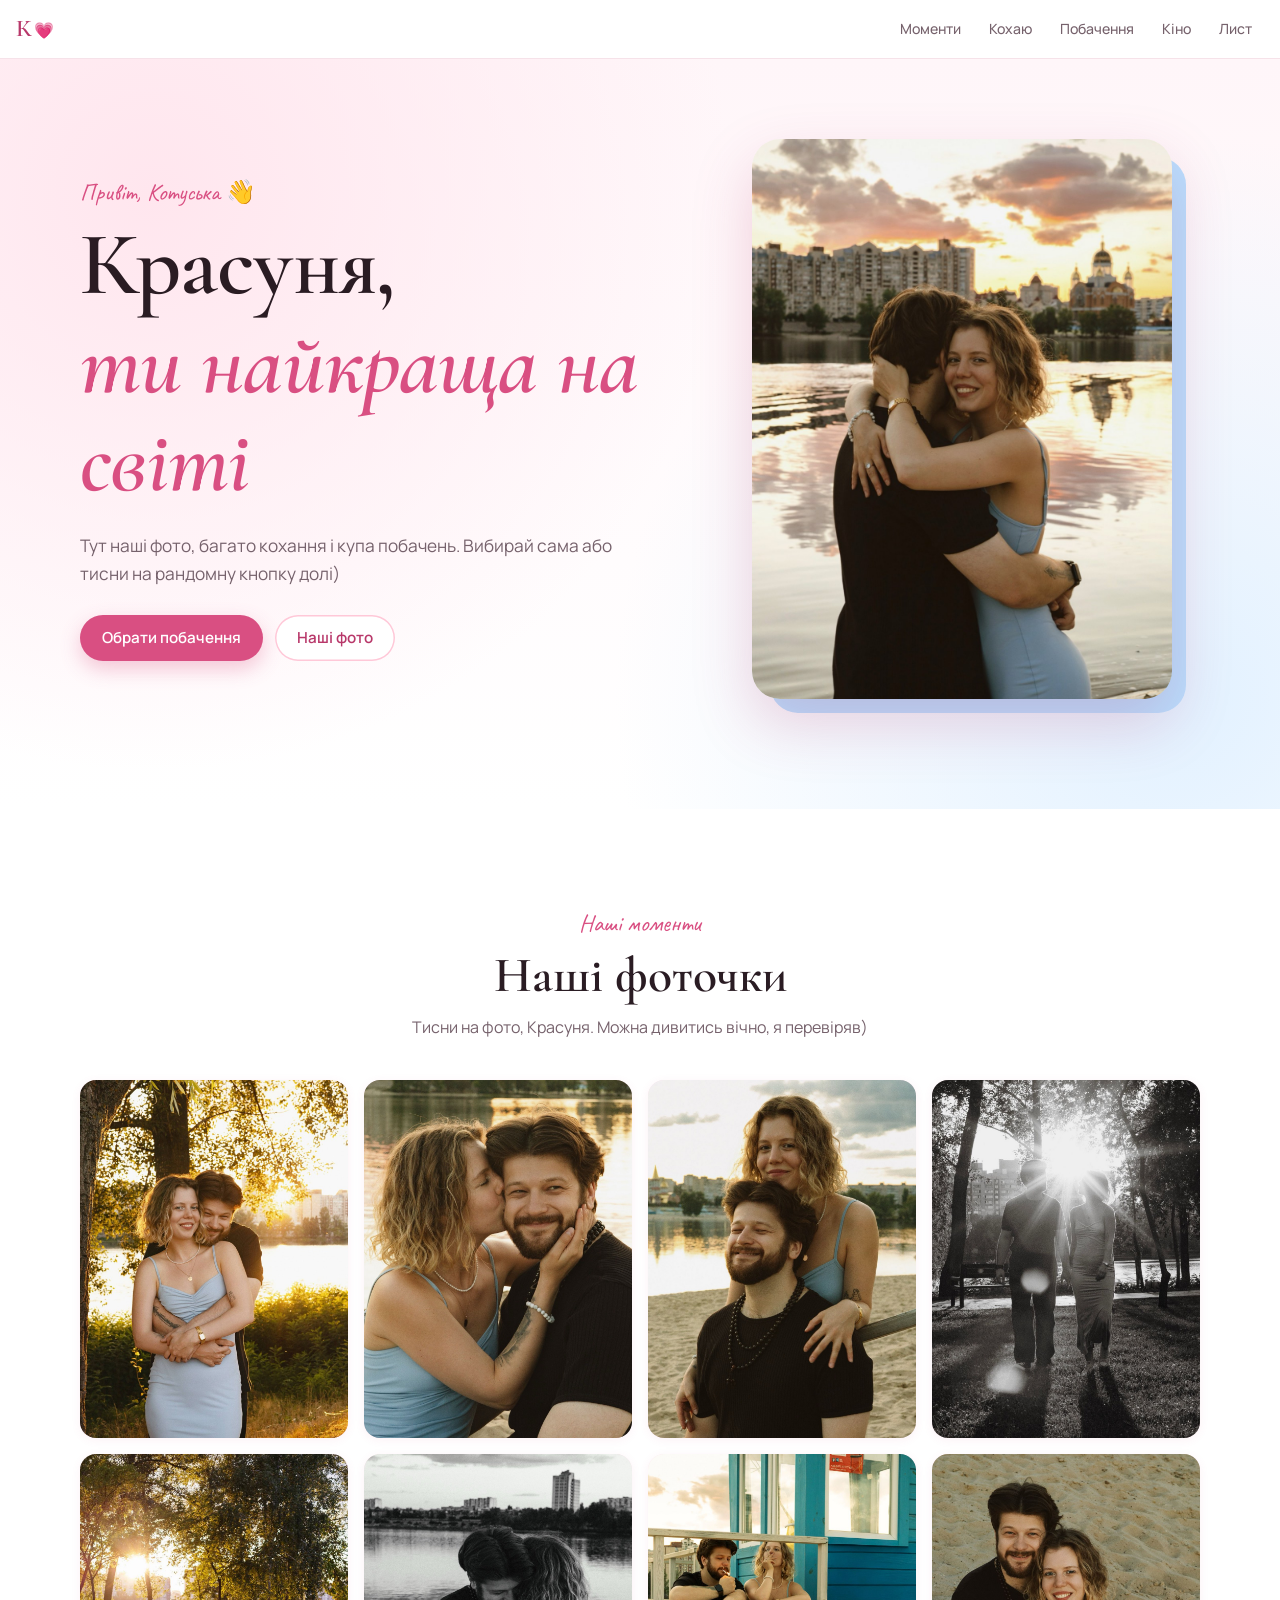
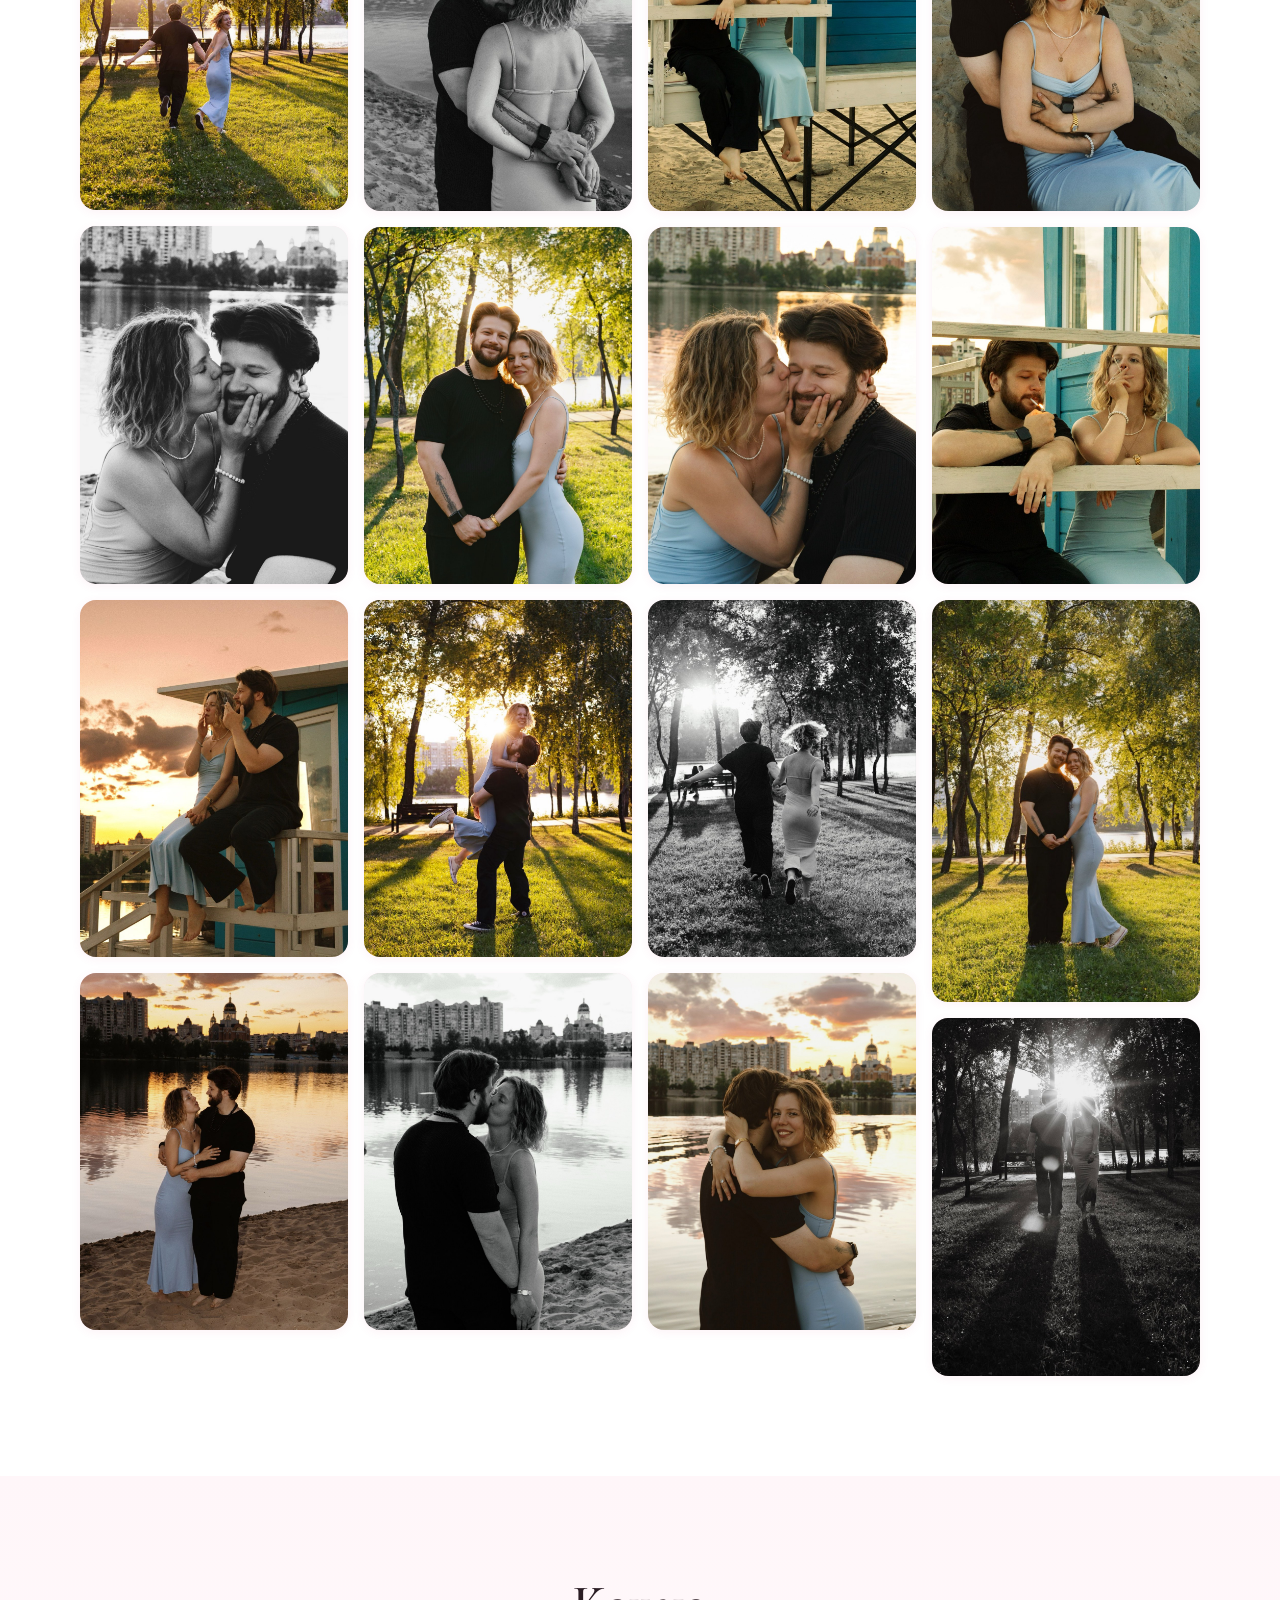
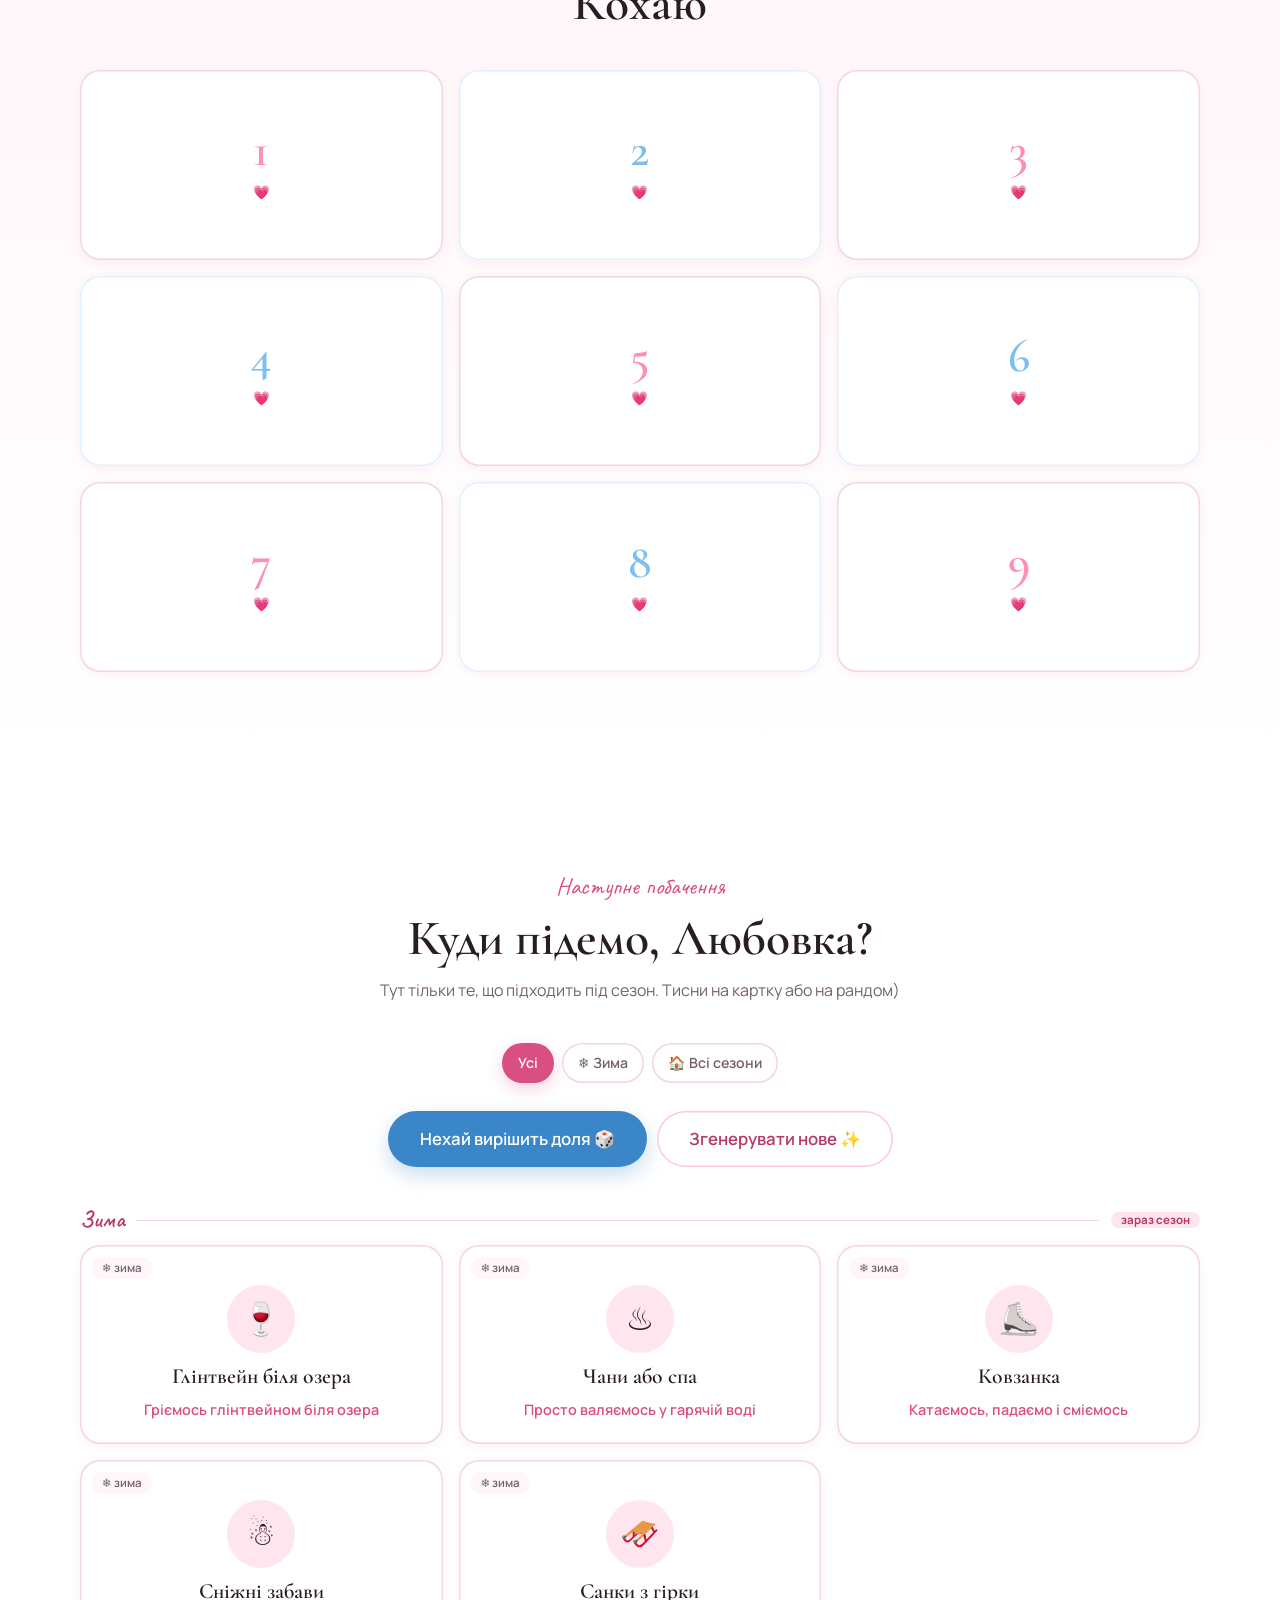
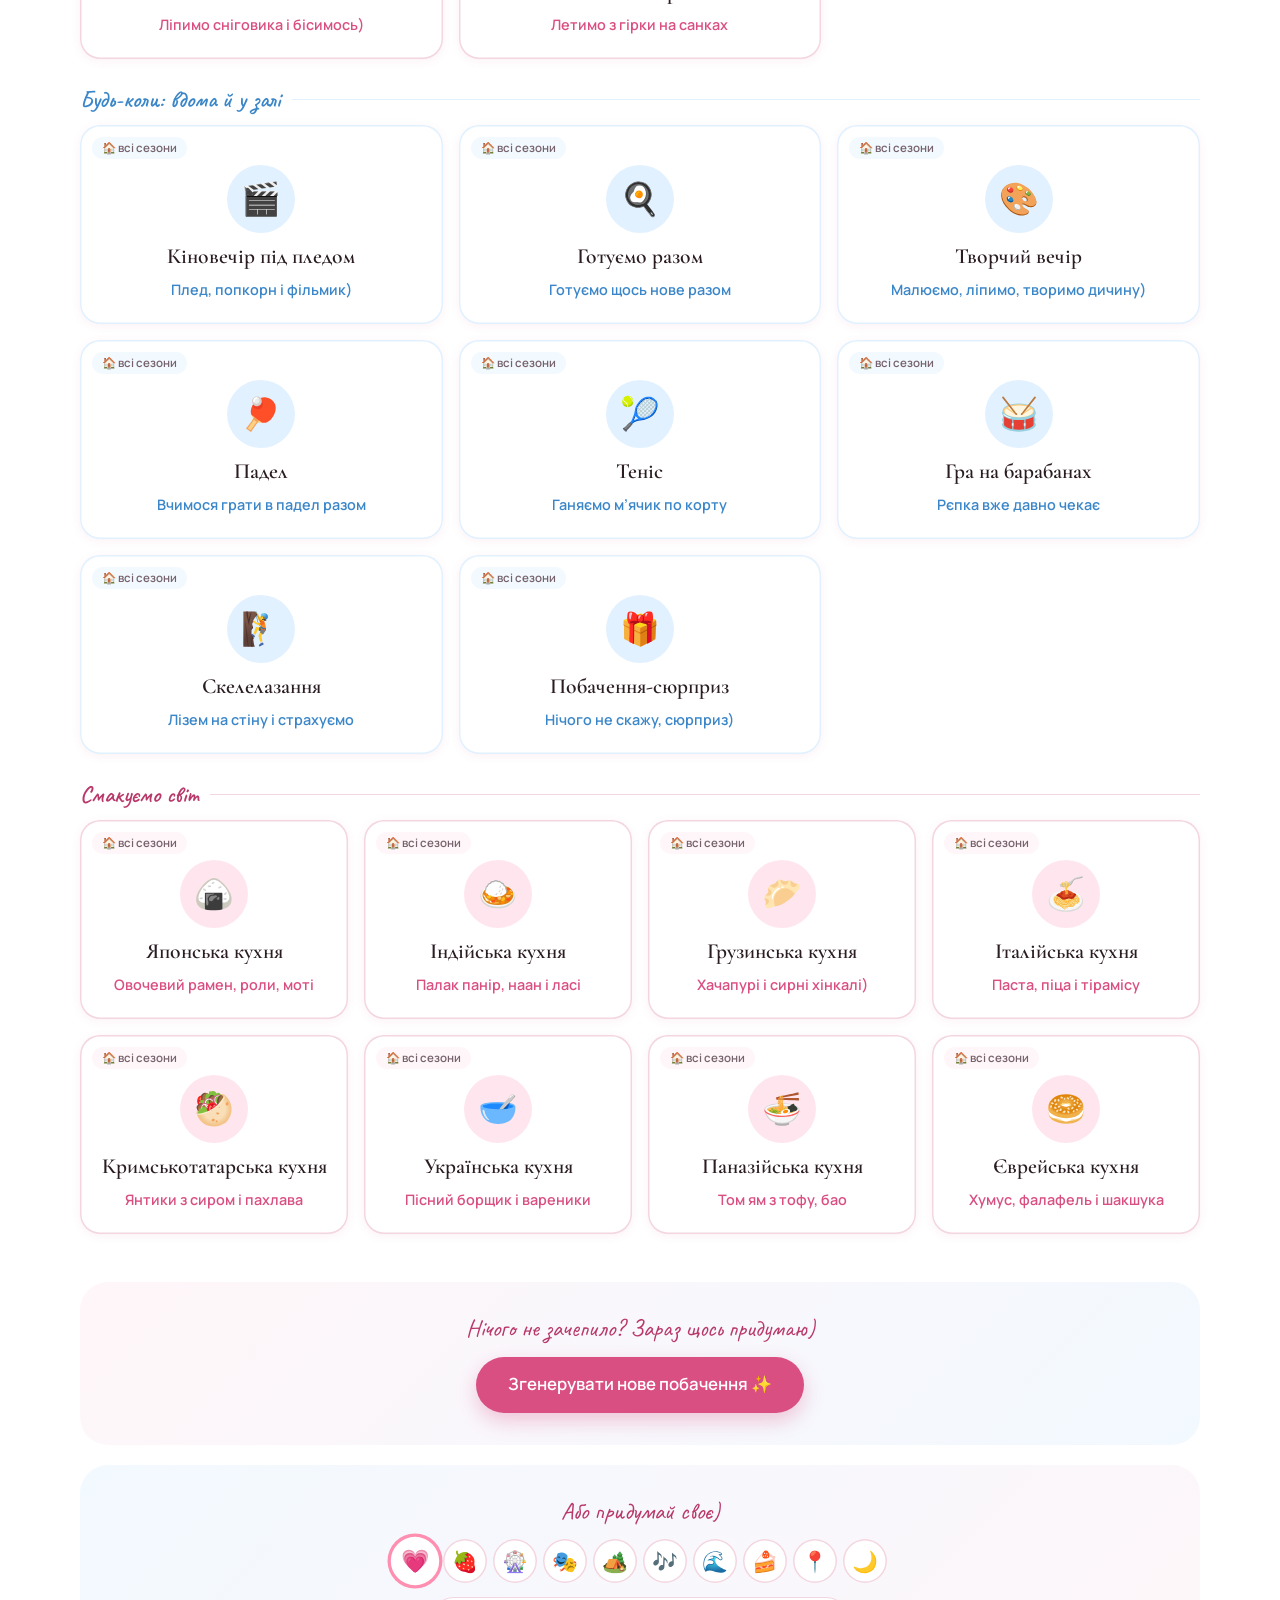
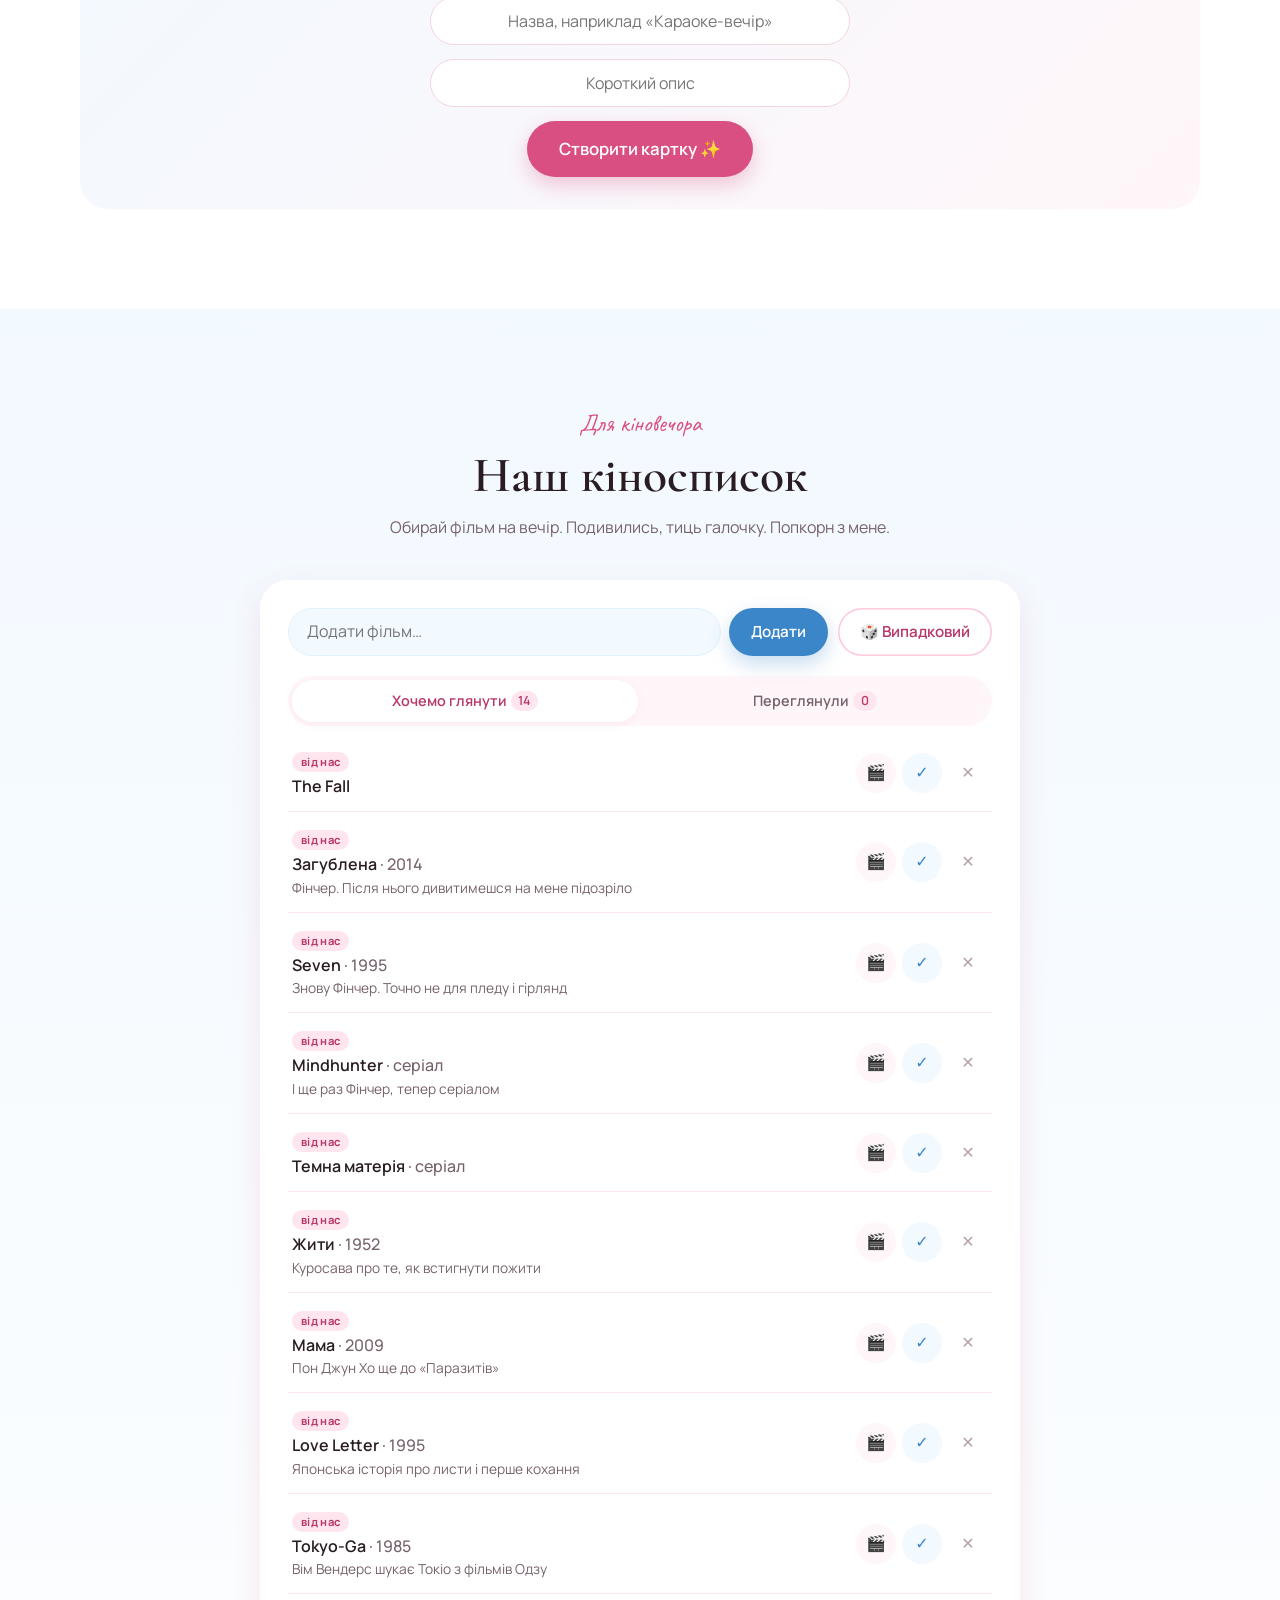
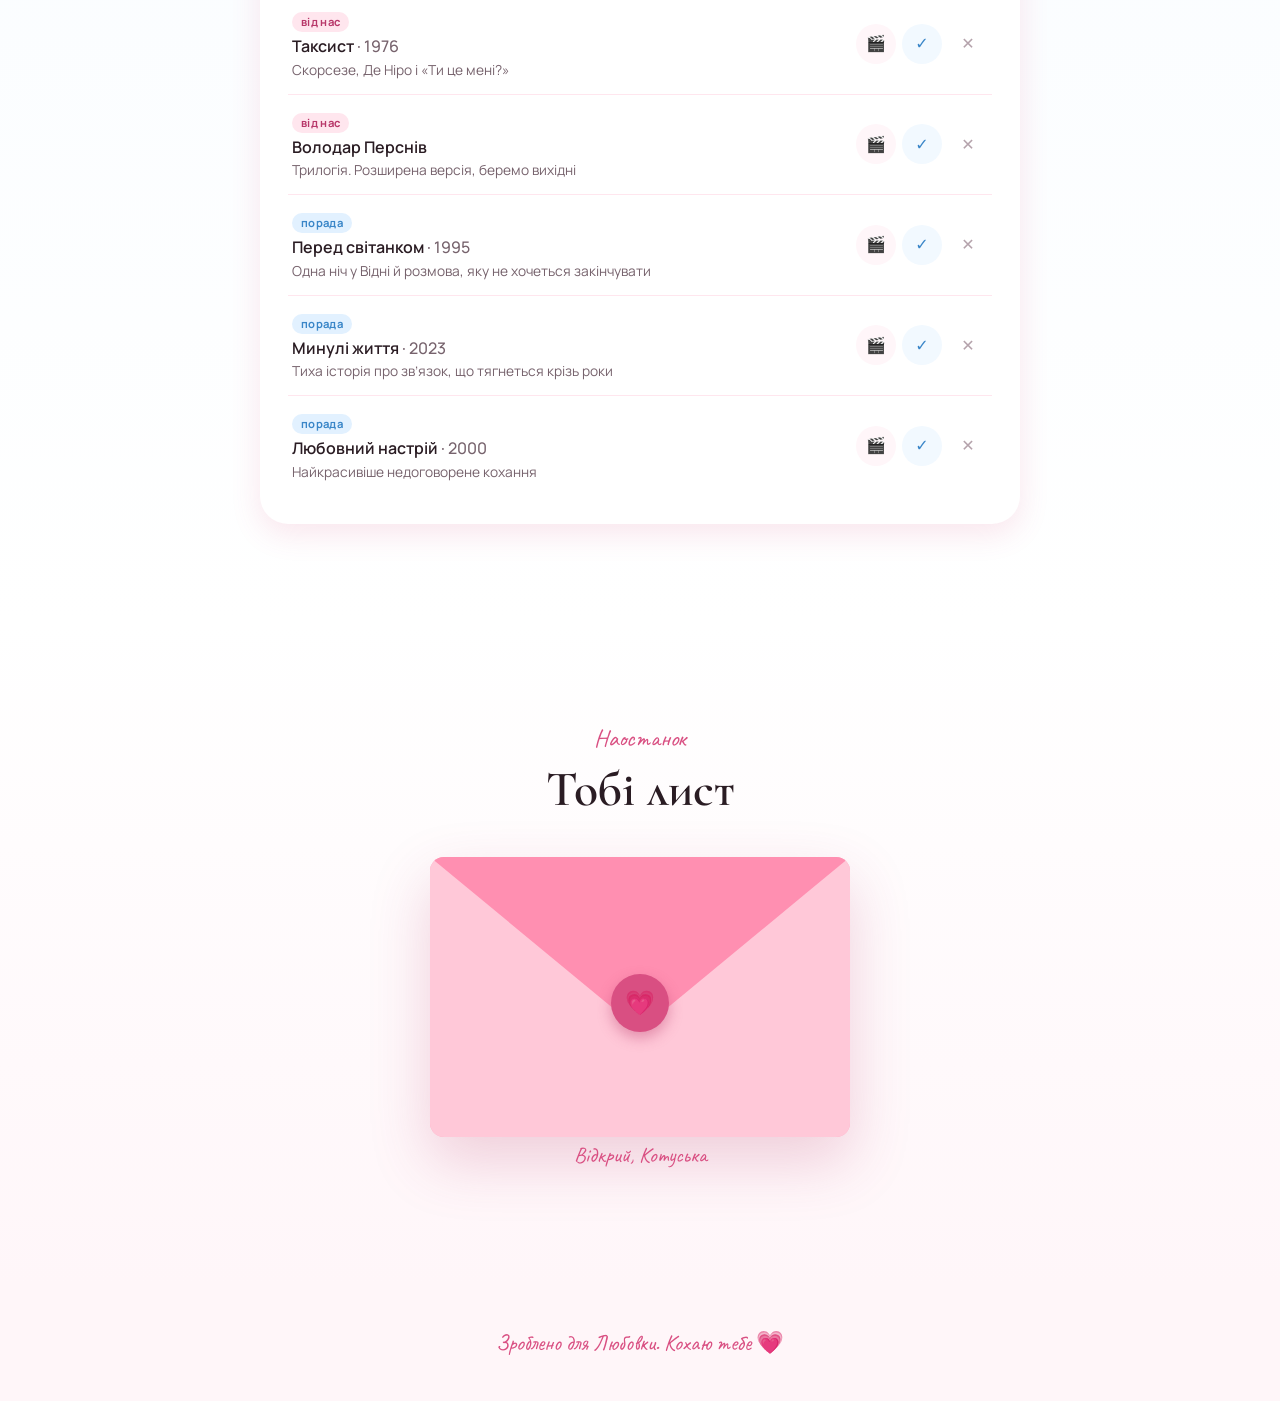
==== love/index.html @ c6df4bbf "Сторінка /love для Катрі Co-Authored-By: Claude Opus 5.5 <noreply@anthropic.com>" ====
<!doctype html>
<html lang="uk">
<head>
  <meta charset="utf-8">
  <meta name="viewport" content="width=device-width, initial-scale=1">
  <title>Для Катрі 💗</title>
  <meta name="description" content="Маленький куточок інтернету для Катрі: наші моменти, зізнання і побачення.">
  <meta name="theme-color" content="#FFC2D4">
  <meta name="robots" content="noindex, nofollow">
  <link rel="icon" href="data:image/svg+xml,<svg xmlns='http://www.w3.org/2000/svg' viewBox='0 0 100 100'><text y='.9em' font-size='90'>💗</text></svg>">
  <link rel="preconnect" href="https://fonts.googleapis.com">
  <link rel="preconnect" href="https://fonts.gstatic.com" crossorigin>
  <link href="https://fonts.googleapis.com/css2?family=Caveat:wght@500;700&family=Cormorant+Garamond:ital,wght@0,500;0,600;1,500;1,600&family=Manrope:wght@400;500;600;700&family=Noto+Color+Emoji&display=swap" rel="stylesheet">
  <link rel="stylesheet" href="style.css">
</head>
<body>

  <nav class="nav" aria-label="Розділи">
    <a href="#top" class="nav-logo">К<span>💗</span></a>
    <div class="nav-links">
      <a href="#moments">Моменти</a>
      <a href="#reasons">Кохаю</a>
      <a href="#dates">Побачення</a>
      <a href="#movies">Кіно</a>
      <a href="#letter">Лист</a>
    </div>
  </nav>

  <!-- ===== Головна ===== -->
  <header class="hero" id="top">
    <div class="hearts" aria-hidden="true"></div>
    <div class="hero-inner">
      <div class="hero-text">
        <p class="eyebrow">Привіт, Котуська 👋</p>
        <h1>Красуня,<br><em>ти найкраща на світі</em></h1>
        <p class="lead">Тут наші фото, багато кохання і купа побачень. Вибирай сама або тисни на рандомну кнопку долі)</p>
        <div class="counters" id="counters"></div>
        <div class="hero-actions">
          <a class="btn btn-pink" href="#dates">Обрати побачення</a>
          <a class="btn btn-ghost" href="#moments">Наші фото</a>
        </div>
      </div>
      <figure class="hero-photo">
        <img src="photos/14.jpg" alt="Ми обіймаємось на заході сонця біля води" fetchpriority="high">
      </figure>
    </div>
  </header>

  <main>
    <!-- ===== Наші моменти ===== -->
    <section class="section" id="moments">
      <div class="section-head">
        <p class="eyebrow">Наші моменти</p>
        <h2>Наші фоточки</h2>
        <p>Тисни на фото, Красуня. Можна дивитись вічно, я перевіряв)</p>
      </div>
      <div class="gallery" id="gallery"></div>
    </section>

    <!-- ===== Чому я тебе кохаю ===== -->
    <section class="section section-tint" id="reasons">
      <div class="section-head">
        <h2>Кохаю</h2>
      </div>
      <div class="reasons" id="reasons-grid"></div>
    </section>

    <!-- ===== Побачення ===== -->
    <section class="section" id="dates">
      <div class="section-head">
        <p class="eyebrow">Наступне побачення</p>
        <h2>Куди підемо, Любовка?</h2>
        <p>Тут тільки те, що підходить під сезон. Тисни на картку або на рандом)</p>
      </div>

      <div class="date-filters" id="date-filters" role="group" aria-label="Фільтр за сезоном"></div>

      <div class="fate" id="fate">
        <div class="fate-buttons">
          <button class="btn btn-blue btn-lg" id="random-date" type="button">Нехай вирішить доля 🎲</button>
          <button class="btn btn-ghost btn-lg" id="generate-top" type="button">Згенерувати нове ✨</button>
        </div>
        <div class="fate-reel" id="fate-reel" aria-live="polite" hidden></div>
      </div>

      <div class="dates" id="dates-grid"></div>

      <div class="generator" id="generator">
        <p class="generator-text">Нічого не зачепило? Зараз щось придумаю)</p>
        <button class="btn btn-pink btn-lg" id="generate-date" type="button">Згенерувати нове побачення ✨</button>
        <div class="generated" id="generated" aria-live="polite" hidden></div>
      </div>

      <form class="generator own-form" id="own-form" autocomplete="off">
        <p class="generator-text">Або придумай своє)</p>
        <div class="emoji-options" id="own-emojis" role="group" aria-label="Емодзі для картки"></div>
        <input class="field" id="own-title" type="text" maxlength="40" placeholder="Назва, наприклад «Караоке-вечір»" aria-label="Назва побачення" required>
        <input class="field" id="own-short" type="text" maxlength="60" placeholder="Короткий опис" aria-label="Опис побачення">
        <button class="btn btn-pink btn-lg" type="submit">Створити картку ✨</button>
      </form>
    </section>

    <!-- ===== Кіносписок ===== -->
    <section class="section section-tint-blue" id="movies">
      <div class="section-head">
        <p class="eyebrow">Для кіновечора</p>
        <h2>Наш кіносписок</h2>
        <p>Обирай фільм на вечір. Подивились, тиць галочку. Попкорн з мене.</p>
      </div>

      <div class="tonight" id="tonight" hidden>
        <p class="tonight-label">Сьогодні дивимось</p>
        <p class="tonight-title" id="tonight-title"></p>
        <div class="tonight-actions">
          <button class="btn btn-pink" id="tonight-done" type="button">Переглянули ✓</button>
          <button class="btn btn-ghost" id="tonight-clear" type="button">Обрати інший</button>
        </div>
      </div>

      <div class="movies-card">
        <div class="movie-tools">
          <form class="movie-form" id="movie-form" autocomplete="off">
            <input id="movie-input" type="text" maxlength="80" placeholder="Додати фільм…" aria-label="Назва фільму">
            <button class="btn btn-blue" type="submit">Додати</button>
          </form>
          <button class="btn btn-ghost" id="movie-random" type="button">🎲 Випадковий</button>
        </div>

        <div class="tabs" role="tablist">
          <button class="tab" role="tab" data-tab="toWatch" aria-selected="true" type="button">Хочемо глянути <span class="tab-count" id="count-toWatch">0</span></button>
          <button class="tab" role="tab" data-tab="watched" aria-selected="false" type="button">Переглянули <span class="tab-count" id="count-watched">0</span></button>
        </div>

        <ul class="movie-list" id="movie-list"></ul>
      </div>
    </section>

    <!-- ===== Лист ===== -->
    <section class="section letter-section" id="letter">
      <div class="section-head">
        <p class="eyebrow">Наостанок</p>
        <h2>Тобі лист</h2>
      </div>

      <button class="envelope" id="envelope" type="button" aria-expanded="false" aria-controls="letter-body">
        <span class="env-back"></span>
        <span class="env-paper"></span>
        <span class="env-front"></span>
        <span class="env-flap"></span>
        <span class="env-seal">💗</span>
        <span class="env-hint">Відкрий, Котуська</span>
      </button>

      <article class="letter" id="letter-body" hidden>
        <figure class="polaroid">
          <img src="photos/20.jpg" alt="Ми сидимо на піску в обіймах" loading="lazy">
          <figcaption>ти і я</figcaption>
        </figure>
        <div class="letter-text" id="letter-text"></div>
      </article>
    </section>
  </main>

  <footer class="footer">
    <p>Зроблено для Любовки. Кохаю тебе 💗</p>
  </footer>

  <!-- Деталі побачення -->
  <dialog class="modal" id="date-modal" aria-labelledby="modal-title">
    <button class="modal-close" type="button" data-close aria-label="Закрити">✕</button>
    <div class="modal-body" id="modal-body"></div>
  </dialog>

  <!-- Перегляд фото -->
  <dialog class="lightbox" id="lightbox" aria-label="Перегляд фото">
    <button class="lb-btn lb-close" type="button" data-close aria-label="Закрити">✕</button>
    <button class="lb-btn lb-prev" type="button" aria-label="Попереднє фото">‹</button>
    <figure class="lb-figure">
      <img id="lb-img" alt="">
      <figcaption id="lb-caption"></figcaption>
    </figure>
    <button class="lb-btn lb-next" type="button" aria-label="Наступне фото">›</button>
  </dialog>

  <div class="toast" id="toast" role="status" aria-live="polite"></div>

  <script src="script.js"></script>
</body>
</html>
---- love/style.css ----
:root {
  --pink-50: #FFF6F9;
  --pink-100: #FFE6EE;
  --pink-200: #FFC8D8;
  --pink-300: #FFA9C3;
  --pink-400: #FF8FB1;
  --pink-600: #D94F82;
  --pink-700: #B8386A;
  --blue-50: #F2F9FF;
  --blue-100: #E2F1FF;
  --blue-200: #B9DFFF;
  --blue-400: #7EBFF2;
  --blue-600: #3A86C8;
  --ink: #2A1C23;
  --muted: #76626C;
  --line: #F3D6E0;
  --white: #FFFFFF;

  /* Емодзі-шрифт у кінці кожного стеку, щоб емодзі не зникали там, де немає системного */
  --font-display: "Cormorant Garamond", Georgia, serif, "Noto Color Emoji", "Apple Color Emoji", "Segoe UI Emoji";
  --font-hand: "Caveat", cursive, "Noto Color Emoji", "Apple Color Emoji", "Segoe UI Emoji";
  --font-body: "Manrope", system-ui, sans-serif, "Noto Color Emoji", "Apple Color Emoji", "Segoe UI Emoji";

  --radius: 20px;
  --shadow-sm: 0 2px 10px rgba(217, 79, 130, .08);
  --shadow: 0 10px 30px rgba(217, 79, 130, .14);
  --shadow-lg: 0 24px 60px rgba(184, 56, 106, .22);
  --max: 1120px;
  --gutter: 16px;
}

*, *::before, *::after { box-sizing: border-box; }

html { scroll-behavior: smooth; scroll-padding-top: 72px; }

body {
  margin: 0;
  background: var(--white);
  color: var(--ink);
  font-family: var(--font-body);
  font-size: 16px;
  line-height: 1.6;
  -webkit-font-smoothing: antialiased;
  overflow-x: hidden;
}

img { display: block; max-width: 100%; }
button { font: inherit; color: inherit; cursor: pointer; }
a { color: inherit; }

h1, h2, h3 { font-family: var(--font-display); font-weight: 600; line-height: 1.1; margin: 0; }

.eyebrow {
  margin: 0 0 10px;
  font-family: var(--font-hand);
  font-size: 1.5rem;
  color: var(--pink-600);
  line-height: 1.2;
}

.center { display: flex; justify-content: center; margin-top: 36px; }

/* ===== Кнопки ===== */
.btn {
  display: inline-flex;
  align-items: center;
  justify-content: center;
  gap: 8px;
  min-height: 46px;
  padding: 10px 22px;
  border: 0;
  border-radius: 999px;
  font-weight: 600;
  font-size: .95rem;
  text-align: center;
  text-decoration: none;
  transition: transform .2s ease, box-shadow .2s ease, background .2s ease;
  white-space: nowrap;
}
.btn:hover { transform: translateY(-2px); }
.btn:active { transform: translateY(0); }
.btn:focus-visible, .tab:focus-visible, .date-card:focus-visible, .reason:focus-visible, .photo:focus-visible, .envelope:focus-visible, .icon-btn:focus-visible {
  outline: 3px solid var(--blue-400);
  outline-offset: 3px;
}
.btn-pink { background: var(--pink-600); color: var(--white); box-shadow: 0 8px 20px rgba(217, 79, 130, .3); }
.btn-pink:hover { background: var(--pink-700); }
.btn-blue { background: var(--blue-600); color: var(--white); box-shadow: 0 8px 20px rgba(58, 134, 200, .28); }
.btn-blue:hover { background: #2E73AE; }
.btn-ghost { background: var(--white); color: var(--pink-700); box-shadow: inset 0 0 0 1.5px var(--pink-200); }
.btn-ghost:hover { background: var(--pink-50); }
.btn-lg { min-height: 56px; padding: 14px 32px; font-size: 1.05rem; }

/* ===== Навігація ===== */
.nav {
  position: sticky;
  top: 0;
  z-index: 50;
  display: flex;
  align-items: center;
  gap: 16px;
  padding: 10px var(--gutter);
  background: rgba(255, 255, 255, .82);
  backdrop-filter: blur(12px);
  -webkit-backdrop-filter: blur(12px);
  border-bottom: 1px solid rgba(243, 214, 224, .7);
}
.nav-logo {
  font-family: var(--font-display);
  font-weight: 600;
  font-size: 1.5rem;
  text-decoration: none;
  color: var(--pink-700);
  flex-shrink: 0;
}
.nav-logo span { font-size: 1rem; margin-left: 2px; }
.nav-links {
  display: flex;
  gap: 4px;
  overflow-x: auto;
  scrollbar-width: none;
  margin-left: auto;
}
.nav-links::-webkit-scrollbar { display: none; }
.nav-links a {
  padding: 6px 12px;
  border-radius: 999px;
  font-size: .88rem;
  font-weight: 500;
  text-decoration: none;
  color: var(--muted);
  white-space: nowrap;
  transition: background .2s, color .2s;
}
.nav-links a:hover { background: var(--pink-100); color: var(--pink-700); }

/* ===== Головна ===== */
.hero {
  position: relative;
  overflow: hidden;
  padding: 48px var(--gutter) 72px;
  background:
    radial-gradient(circle at 12% 18%, var(--pink-100) 0, transparent 45%),
    radial-gradient(circle at 92% 85%, var(--blue-100) 0, transparent 42%),
    linear-gradient(180deg, var(--pink-50), var(--white));
}
.hero-inner {
  position: relative;
  z-index: 1;
  max-width: var(--max);
  margin: 0 auto;
  display: grid;
  gap: 40px;
  align-items: center;
}
.hero h1 {
  font-size: clamp(3rem, 11vw, 5.6rem);
  color: var(--ink);
  letter-spacing: -.01em;
}
.hero h1 em { color: var(--pink-600); font-style: italic; }
.lead { font-size: 1.08rem; color: var(--muted); max-width: 34em; margin: 20px 0 0; }

.counters {
  display: grid;
  grid-template-columns: repeat(3, minmax(0, 1fr));
  gap: 10px;
  max-width: 520px;
  margin-top: 28px;
}
.counters[hidden] { display: none; }
.counter {
  display: flex;
  flex-direction: column;
  gap: 6px;
  padding: 14px 12px;
  background: var(--white);
  border-radius: 20px;
  box-shadow: var(--shadow);
}
.counter:nth-child(2) .counter-num { color: var(--blue-600); }
.counter-num {
  font-family: var(--font-display);
  font-size: 2.2rem;
  font-weight: 600;
  line-height: 1;
  color: var(--pink-600);
  font-variant-numeric: tabular-nums;
}
.counter-label { font-size: .76rem; line-height: 1.3; color: var(--muted); }
@media (min-width: 600px) {
  .counter { padding: 16px 16px; }
  .counter-num { font-size: 2.6rem; }
  .counter-label { font-size: .82rem; }
}

.hero-actions { display: flex; flex-wrap: wrap; gap: 12px; margin-top: 28px; }

.hero-photo {
  position: relative;
  margin: 0 auto;
  width: min(100%, 420px);
}
.hero-photo::before {
  content: "";
  position: absolute;
  inset: 18px -14px -14px 18px;
  border-radius: 28px;
  background: var(--blue-200);
  z-index: -1;
}
.hero-photo img {
  width: 100%;
  aspect-ratio: 3 / 4;
  object-fit: cover;
  border-radius: 28px;
  box-shadow: var(--shadow-lg);
}

.hearts { position: absolute; inset: 0; pointer-events: none; }
.hearts span {
  position: absolute;
  bottom: -40px;
  color: var(--pink-300);
  opacity: 0;
  animation: rise linear infinite;
}
.hearts span.blue { color: var(--blue-200); }
@keyframes rise {
  0% { transform: translateY(0) rotate(0); opacity: 0; }
  10% { opacity: .8; }
  90% { opacity: .6; }
  100% { transform: translateY(-110vh) rotate(25deg); opacity: 0; }
}

@media (min-width: 860px) {
  .hero { padding: 80px 32px 110px; }
  .hero-inner { grid-template-columns: 1.1fr .9fr; gap: 64px; }
}

/* ===== Секції ===== */
.section { padding: 72px var(--gutter); }
.section > * { max-width: var(--max); margin-left: auto; margin-right: auto; }
.section-tint { background: linear-gradient(180deg, var(--pink-50), var(--white)); }
.section-tint-blue { background: linear-gradient(180deg, var(--blue-50), var(--white)); }
.section-head { text-align: center; margin-bottom: 40px; }
.section-head h2 { font-size: clamp(2rem, 6vw, 3.1rem); }
.section-head p:not(.eyebrow) { color: var(--muted); margin: 12px auto 0; max-width: 36em; }

@media (min-width: 860px) {
  .section { padding: 100px 32px; }
}

/* ===== Галерея ===== */
.gallery { columns: 2 160px; column-gap: 12px; }
.photo {
  display: block;
  width: 100%;
  margin: 0 0 12px;
  padding: 0;
  border: 0;
  border-radius: 16px;
  overflow: hidden;
  background: var(--pink-100);
  break-inside: avoid;
  box-shadow: var(--shadow-sm);
  cursor: zoom-in;
}
.photo img {
  width: 100%;
  height: auto;
  transition: transform .6s ease;
}
.photo:hover img { transform: scale(1.04); }

@media (min-width: 700px) { .gallery { columns: 3; column-gap: 16px; } .photo { margin-bottom: 16px; } }
@media (min-width: 1000px) { .gallery { columns: 4; } }

/* ===== Причини ===== */
.reasons {
  display: grid;
  grid-template-columns: repeat(auto-fill, minmax(min(100%, 280px), 1fr));
  gap: 16px;
}
.reason {
  position: relative;
  min-height: 150px;
  padding: 0;
  border: 0;
  background: none;
  perspective: 1000px;
  text-align: left;
}
.reason-inner {
  position: absolute;
  inset: 0;
  transition: transform .7s cubic-bezier(.2, .8, .2, 1);
  transform-style: preserve-3d;
}
.reason.is-flipped .reason-inner { transform: rotateY(180deg); }
.reason-face {
  position: absolute;
  inset: 0;
  display: flex;
  flex-direction: column;
  justify-content: center;
  padding: 24px;
  border-radius: var(--radius);
  backface-visibility: hidden;
  -webkit-backface-visibility: hidden;
}
.reason-front {
  align-items: center;
  text-align: center;
  background: var(--white);
  box-shadow: var(--shadow-sm), inset 0 0 0 1.5px var(--line);
}
.reason:nth-child(even) .reason-front { box-shadow: var(--shadow-sm), inset 0 0 0 1.5px var(--blue-100); }
.reason-num { font-family: var(--font-display); font-size: 3rem; font-weight: 600; color: var(--pink-400); line-height: 1; }
.reason:nth-child(even) .reason-num { color: var(--blue-400); }
.reason-hint { margin-top: 8px; font-size: .85rem; color: var(--muted); }
.reason-back {
  transform: rotateY(180deg);
  font-family: var(--font-display);
  font-size: 1.45rem;
  font-weight: 600;
  line-height: 1.25;
  background: linear-gradient(140deg, var(--pink-400), var(--pink-600));
  color: var(--white);
}
.reason:nth-child(even) .reason-back { background: linear-gradient(140deg, var(--blue-400), var(--blue-600)); }
@media (min-width: 700px) { .reason { min-height: 190px; } }
.reason-back::before { content: "♥"; font-size: 1.2rem; margin-bottom: 8px; opacity: .8; }

/* ===== Побачення ===== */
.dates { display: grid; gap: 28px; }
.date-row-label {
  display: flex;
  align-items: center;
  gap: 12px;
  margin: 0 0 12px;
  font-family: var(--font-hand);
  font-size: 1.45rem;
  color: var(--pink-700);
}
.date-row-label::after { content: ""; flex: 1; height: 1px; background: var(--line); }
.date-row:nth-child(even) .date-row-label { color: var(--blue-600); }
.date-row:nth-child(even) .date-row-label::after { background: var(--blue-100); }
.date-row-now {
  order: 2;
  padding: 2px 10px;
  border-radius: 999px;
  background: var(--pink-100);
  font-family: var(--font-body);
  font-size: .72rem;
  font-weight: 700;
  color: var(--pink-700);
}
.date-row-cards { display: grid; grid-template-columns: repeat(3, minmax(0, 1fr)); gap: 10px; }
.date-row-cards.is-wide { grid-template-columns: repeat(2, minmax(0, 1fr)); }

/* Фільтри сезонів */
.date-filters {
  display: flex;
  flex-wrap: wrap;
  justify-content: center;
  gap: 8px;
  margin-bottom: 28px;
}
.chip {
  display: inline-flex;
  align-items: center;
  justify-content: center;
  gap: 6px;
  min-height: 40px;
  text-align: center;
  padding: 8px 16px;
  border: 0;
  border-radius: 999px;
  background: var(--white);
  box-shadow: inset 0 0 0 1.5px var(--line);
  font-size: .88rem;
  font-weight: 600;
  color: var(--muted);
  transition: background .2s, color .2s, box-shadow .2s;
}
.chip:hover { background: var(--pink-50); }
.chip[aria-pressed="true"] { background: var(--pink-600); color: var(--white); box-shadow: 0 6px 16px rgba(217, 79, 130, .25); }
.chip:focus-visible { outline: 3px solid var(--blue-400); outline-offset: 3px; }

/* Кнопка долі */
.fate {
  display: flex;
  flex-direction: column;
  align-items: center;
  gap: 8px;
  margin-bottom: 40px;
}
.fate-buttons { display: flex; flex-wrap: wrap; justify-content: center; gap: 10px; }

/* Генератор нового побачення */
.generator {
  display: flex;
  flex-direction: column;
  align-items: center;
  gap: 14px;
  margin-top: 48px;
  padding: 32px 16px;
  border-radius: 28px;
  background: linear-gradient(135deg, var(--pink-50), var(--blue-50));
  text-align: center;
}
.generator-text { margin: 0; font-family: var(--font-hand); font-size: 1.5rem; color: var(--pink-700); line-height: 1.2; }
.generated {
  width: min(100%, 480px);
  margin-top: 8px;
  padding: 26px 22px 22px;
  border-radius: 24px;
  background: var(--white);
  box-shadow: var(--shadow);
  animation: modal-in .45s cubic-bezier(.2, .8, .2, 1);
}
.generated[hidden] { display: none; }
.gen-emoji { font-size: 2.6rem; line-height: 1; }
.gen-kicker { margin: 8px 0 0; font-family: var(--font-hand); font-size: 1.3rem; color: var(--pink-600); }
.gen-title { font-size: 1.9rem; margin: 2px 0 16px; }
.gen-parts { display: grid; gap: 8px; margin: 0 0 20px; text-align: left; }
.gen-parts div { display: flex; gap: 10px; align-items: baseline; padding: 10px 14px; border-radius: 14px; background: var(--blue-50); }
.gen-parts div:last-child { background: var(--pink-50); }
.gen-parts dt { flex-shrink: 0; font-size: .74rem; font-weight: 700; letter-spacing: .06em; text-transform: uppercase; color: var(--blue-600); }
.gen-parts div:last-child dt { color: var(--pink-700); }
.gen-parts dd { margin: 0; font-weight: 600; }

/* Своє побачення */
.own-form { margin-top: 20px; background: linear-gradient(135deg, var(--blue-50), var(--pink-50)); }
.emoji-options { display: flex; flex-wrap: wrap; justify-content: center; gap: 6px; }
.emoji-option {
  display: grid;
  place-items: center;
  width: 44px;
  height: 44px;
  border: 0;
  border-radius: 50%;
  background: var(--white);
  box-shadow: inset 0 0 0 1.5px var(--line);
  font-size: 1.3rem;
  transition: transform .2s, box-shadow .2s;
}
.emoji-option:hover { transform: scale(1.08); }
.emoji-option[aria-pressed="true"] { box-shadow: 0 0 0 3px var(--pink-400); transform: scale(1.1); }
.emoji-option:focus-visible { outline: 3px solid var(--blue-400); outline-offset: 3px; }
.field {
  width: min(100%, 420px);
  min-height: 48px;
  padding: 10px 18px;
  border: 1.5px solid var(--line);
  border-radius: 999px;
  background: var(--white);
  font: inherit;
  color: var(--ink);
  text-align: center;
}
.field:focus { outline: none; border-color: var(--pink-400); }
.date-card.is-new { animation: pop .6s ease 2; box-shadow: 0 0 0 3px var(--pink-400), var(--shadow-lg); }
.fate-reel {
  display: flex;
  align-items: center;
  gap: 12px;
  min-height: 64px;
  margin-top: 8px;
  padding: 10px 26px;
  border-radius: 999px;
  background: var(--blue-50);
  box-shadow: inset 0 0 0 1.5px var(--blue-100);
  font-family: var(--font-display);
  font-size: 1.45rem;
  font-weight: 600;
}
.fate-reel[hidden] { display: none; }
.fate-emoji { font-size: 1.8rem; }
.fate-reel.is-done {
  background: var(--pink-100);
  box-shadow: 0 0 0 3px var(--pink-400), var(--shadow);
  animation: pop .5s ease;
}
@keyframes pop { 50% { transform: scale(1.08); } }

.date-card {
  position: relative;
  display: flex;
  flex-direction: column;
  align-items: center;
  gap: 8px;
  padding: 30px 8px 16px;
  border: 0;
  border-radius: var(--radius);
  background: var(--white);
  box-shadow: var(--shadow-sm), inset 0 0 0 1.5px var(--line);
  text-align: center;
  transition: transform .25s ease, box-shadow .25s ease, background .25s ease;
}
.date-row:nth-child(even) .date-card { box-shadow: var(--shadow-sm), inset 0 0 0 1.5px var(--blue-100); }
.date-card:hover { transform: translateY(-4px); box-shadow: var(--shadow), inset 0 0 0 1.5px var(--pink-200); }
.date-emoji {
  display: grid;
  place-items: center;
  width: 54px;
  height: 54px;
  border-radius: 50%;
  background: var(--pink-100);
  font-size: 1.6rem;
}
.date-row:nth-child(even) .date-emoji { background: var(--blue-100); }
.date-season {
  position: absolute;
  top: 8px;
  left: 8px;
  padding: 1px 7px;
  border-radius: 999px;
  background: var(--pink-50);
  font-size: .72rem;
  font-weight: 600;
  color: var(--muted);
  white-space: nowrap;
}
.date-row:nth-child(even) .date-season { background: var(--blue-50); }
.date-season-text { display: none; }
.date-title { max-width: 100%; font-family: var(--font-body); font-size: .84rem; font-weight: 600; line-height: 1.25; hyphens: auto; -webkit-hyphens: auto; overflow-wrap: anywhere; }
.date-short { display: none; font-size: .9rem; font-weight: 600; color: var(--pink-600); line-height: 1.4; }
.date-row:nth-child(even) .date-short { color: var(--blue-600); }
.date-chosen {
  position: absolute;
  top: 8px;
  right: 8px;
  padding: 2px 8px;
  border-radius: 999px;
  background: var(--pink-600);
  color: var(--white);
  font-size: .68rem;
  font-weight: 700;
}
@media (min-width: 700px) {
  .date-row-cards { gap: 16px; }
  .date-row-cards.is-wide { grid-template-columns: repeat(4, minmax(0, 1fr)); }
  .date-card { padding: 40px 20px 24px; gap: 10px; }
  .date-season { top: 12px; left: 12px; padding: 2px 10px; }
  .date-season-text { display: inline; }
  .date-chosen { top: 12px; right: 12px; }
  .date-emoji { width: 68px; height: 68px; font-size: 2rem; }
  .date-title { font-family: var(--font-display); font-size: 1.35rem; }
  .date-short { display: block; }
}

/* ===== Модалка побачення ===== */
.modal {
  width: min(520px, calc(100% - 32px));
  max-height: calc(100dvh - 32px);
  padding: 0;
  border: 0;
  border-radius: 28px;
  background: var(--white);
  color: var(--ink);
  box-shadow: var(--shadow-lg);
  overflow: auto;
}
.modal::backdrop { background: rgba(42, 28, 35, .45); backdrop-filter: blur(4px); }
.modal[open] { animation: modal-in .35s cubic-bezier(.2, .8, .2, 1); }
@keyframes modal-in { from { opacity: 0; transform: translateY(20px) scale(.97); } }
.modal-close {
  position: absolute;
  top: 14px;
  right: 14px;
  width: 38px;
  height: 38px;
  border: 0;
  border-radius: 50%;
  background: var(--pink-50);
  color: var(--muted);
}
.modal-close:hover { background: var(--pink-100); color: var(--pink-700); }
.modal-body { padding: 36px 28px 28px; text-align: center; }
.modal-emoji {
  display: grid;
  place-items: center;
  width: 84px;
  height: 84px;
  margin: 0 auto 14px;
  border-radius: 50%;
  background: linear-gradient(135deg, var(--pink-100), var(--blue-100));
  font-size: 2.6rem;
}
.modal-kicker { margin: 0; font-family: var(--font-hand); font-size: 1.35rem; color: var(--pink-600); }
.modal-body h3 { font-size: 2.1rem; margin: 2px 0 12px; }
.modal-text {
  margin: 0 0 22px;
  font-family: var(--font-display);
  font-size: 1.5rem;
  font-style: italic;
  font-weight: 600;
  line-height: 1.25;
  background: linear-gradient(90deg, var(--pink-600), var(--blue-600));
  -webkit-background-clip: text;
  background-clip: text;
  color: transparent;
}
.modal-note { margin: 0 0 20px; color: var(--muted); }
.modal-list ul { list-style: none; margin: 0; padding: 0; }
.modal-list {
  margin: 0 0 24px;
  padding: 16px 18px;
  border-radius: 16px;
  background: var(--blue-50);
  text-align: left;
}
.modal-list-title { margin: 0 0 6px; font-size: .78rem; font-weight: 700; letter-spacing: .06em; text-transform: uppercase; color: var(--blue-600); }
.modal-list li { position: relative; padding-left: 22px; margin: 4px 0; font-size: .95rem; }
.modal-list li::before { content: "♥"; position: absolute; left: 0; color: var(--pink-400); }
.modal-actions { display: flex; flex-wrap: wrap; justify-content: center; gap: 10px; }

/* ===== Кіно ===== */
.tonight {
  max-width: 640px;
  margin: 0 auto 24px;
  padding: 22px;
  border-radius: var(--radius);
  background: linear-gradient(135deg, var(--pink-400), var(--pink-600));
  color: var(--white);
  text-align: center;
  box-shadow: var(--shadow);
  animation: modal-in .4s ease;
}
.tonight-label { margin: 0; font-family: var(--font-hand); font-size: 1.4rem; opacity: .9; }
.tonight-title { margin: 2px 0 16px; font-family: var(--font-display); font-size: 2rem; font-weight: 600; line-height: 1.15; }
.tonight-actions { display: flex; flex-wrap: wrap; justify-content: center; gap: 10px; }
.tonight .btn-pink { background: var(--white); color: var(--pink-700); box-shadow: none; }
.tonight .btn-ghost { background: transparent; color: var(--white); box-shadow: inset 0 0 0 1.5px rgba(255, 255, 255, .7); }

.movies-card {
  max-width: 760px;
  padding: 20px 16px;
  border-radius: 28px;
  background: var(--white);
  box-shadow: var(--shadow);
}
.movie-tools { display: flex; flex-wrap: wrap; gap: 10px; }
.movie-form { display: flex; flex: 1 1 260px; gap: 8px; min-width: 0; }
.movie-form input {
  flex: 1;
  min-width: 0;
  min-height: 46px;
  padding: 10px 18px;
  border: 1.5px solid var(--blue-100);
  border-radius: 999px;
  background: var(--blue-50);
  font: inherit;
  color: var(--ink);
}
.movie-form input:focus { outline: none; border-color: var(--blue-400); background: var(--white); }
.movie-tools > .btn-ghost { flex: 0 0 auto; }

.tabs {
  display: flex;
  gap: 4px;
  margin: 20px 0 8px;
  padding: 4px;
  border-radius: 999px;
  background: var(--pink-50);
}
.tab {
  flex: 1;
  display: flex;
  flex-wrap: wrap;
  align-items: center;
  justify-content: center;
  gap: 4px;
  min-height: 42px;
  text-align: center;
  padding: 8px 10px;
  border: 0;
  border-radius: 999px;
  background: transparent;
  font-size: .9rem;
  font-weight: 600;
  color: var(--muted);
  transition: background .2s, color .2s;
}
.tab[aria-selected="true"] { background: var(--white); color: var(--pink-700); box-shadow: var(--shadow-sm); }
.tab-count {
  display: inline-block;
  min-width: 24px;
  padding: 0 7px;
  border-radius: 999px;
  background: var(--pink-100);
  font-size: .78rem;
  color: var(--pink-700);
}

.movie-list { list-style: none; margin: 0; padding: 0; }
.movie {
  display: flex;
  align-items: center;
  gap: 12px;
  padding: 14px 4px;
  border-bottom: 1px solid var(--pink-100);
  animation: fade-in .3s ease;
}
.movie:last-child { border-bottom: 0; }
@keyframes fade-in { from { opacity: 0; transform: translateY(6px); } }
.movie.is-tonight { background: var(--pink-50); border-radius: 14px; padding-left: 12px; padding-right: 12px; }
.movie-main { flex: 1; min-width: 0; }
.movie-title { font-family: var(--font-body); font-size: 1rem; font-weight: 600; line-height: 1.35; overflow-wrap: anywhere; }
.movie-year { font-weight: 500; color: var(--muted); }
.movie-note { margin: 2px 0 0; font-size: .86rem; color: var(--muted); line-height: 1.45; }
.movie-tag {
  display: inline-block;
  margin-bottom: 4px;
  padding: 1px 9px;
  border-radius: 999px;
  font-size: .7rem;
  font-weight: 700;
  letter-spacing: .03em;
}
.movie-tag.our { background: var(--pink-100); color: var(--pink-700); }
.movie-tag.rec { background: var(--blue-100); color: var(--blue-600); }
.movie-tag.added { background: #F1ECEF; color: var(--muted); }
.movie-actions { display: flex; gap: 6px; flex-shrink: 0; }
.icon-btn {
  display: grid;
  place-items: center;
  width: 40px;
  height: 40px;
  border: 0;
  border-radius: 50%;
  background: var(--pink-50);
  font-size: 1rem;
  color: var(--pink-700);
  transition: background .2s, transform .2s;
}
.icon-btn:hover { background: var(--pink-100); transform: scale(1.08); }
.icon-btn.blue { background: var(--blue-50); color: var(--blue-600); }
.icon-btn.blue:hover { background: var(--blue-100); }
.icon-btn.muted { background: transparent; color: #B5A3AC; }
.icon-btn.muted:hover { background: #F6EFF2; color: var(--ink); }
.movie-empty { padding: 32px 8px; text-align: center; color: var(--muted); }

@media (min-width: 700px) { .movies-card { padding: 28px; } }

/* ===== Лист ===== */
.letter-section { background: linear-gradient(180deg, var(--white), var(--pink-50)); }
.envelope {
  position: relative;
  display: block;
  width: min(100%, 420px);
  aspect-ratio: 3 / 2;
  margin: 0 auto 48px;
  padding: 0;
  border: 0;
  background: none;
  perspective: 1200px;
}
.env-back, .env-paper, .env-front, .env-flap { position: absolute; left: 0; right: 0; }
.env-back { inset: 0; border-radius: 14px; background: var(--pink-300); box-shadow: var(--shadow-lg); }
.env-paper {
  top: 8%; left: 6%; right: 6%; bottom: 6%;
  border-radius: 8px;
  background: var(--white) repeating-linear-gradient(180deg, transparent 0 22px, var(--pink-100) 22px 23px);
  transition: transform .7s cubic-bezier(.2, .8, .2, 1) .25s;
  z-index: 1;
}
.env-front {
  inset: 0;
  border-radius: 14px;
  background: var(--pink-200);
  clip-path: polygon(0 0, 50% 56%, 100% 0, 100% 100%, 0 100%);
  z-index: 2;
}
.env-flap {
  top: 0;
  height: 62%;
  background: var(--pink-400);
  clip-path: polygon(0 0, 100% 0, 50% 100%);
  border-radius: 14px 14px 0 0;
  transform-origin: top;
  transition: transform .6s ease, z-index 0s .3s;
  z-index: 3;
}
.env-seal {
  position: absolute;
  top: 52%;
  left: 50%;
  z-index: 4;
  display: grid;
  place-items: center;
  width: 58px;
  height: 58px;
  border-radius: 50%;
  background: var(--pink-600);
  box-shadow: 0 6px 14px rgba(184, 56, 106, .4);
  font-size: 1.5rem;
  transform: translate(-50%, -50%);
  transition: opacity .3s, transform .3s;
}
.env-hint {
  position: absolute;
  left: 0;
  right: 0;
  bottom: -36px;
  font-family: var(--font-hand);
  font-size: 1.35rem;
  color: var(--pink-600);
  transition: opacity .3s;
}
.envelope:not(.is-open):hover .env-seal { transform: translate(-50%, -50%) scale(1.1); }
.envelope.is-open { cursor: default; }
.envelope.is-open .env-flap { transform: rotateX(180deg); z-index: 0; }
.envelope.is-open .env-paper { transform: translateY(-38%); }
.envelope.is-open .env-seal, .envelope.is-open .env-hint { opacity: 0; transform: translate(-50%, -50%) scale(.6); }

.letter {
  display: grid;
  gap: 32px;
  max-width: 820px;
  padding: 32px 22px;
  border-radius: 28px;
  background: var(--white);
  box-shadow: var(--shadow);
  animation: fade-in .8s ease;
}
.letter[hidden] { display: none; }
.polaroid {
  margin: 0 auto;
  width: min(100%, 260px);
  padding: 12px 12px 8px;
  background: var(--white);
  box-shadow: var(--shadow);
  transform: rotate(-3deg);
}
.polaroid img { width: 100%; aspect-ratio: 4 / 5; object-fit: cover; }
.polaroid figcaption { padding-top: 6px; font-family: var(--font-hand); font-size: 1.5rem; text-align: center; color: var(--pink-700); }
.letter-text p { margin: 0 0 14px; font-size: 1.05rem; }
.letter-text .greeting { font-family: var(--font-display); font-size: 2rem; font-weight: 600; font-style: italic; color: var(--pink-700); }
.letter-text .signature { margin-top: 20px; font-family: var(--font-hand); font-size: 1.8rem; color: var(--pink-600); }

@media (min-width: 760px) {
  .letter { grid-template-columns: 260px 1fr; align-items: start; padding: 44px; }
}

/* ===== Лайтбокс ===== */
.lightbox {
  width: 100%;
  max-width: 100%;
  height: 100%;
  max-height: 100%;
  margin: 0;
  padding: 0;
  border: 0;
  background: rgba(30, 18, 24, .94);
  color: var(--white);
}
.lightbox[open] { display: flex; align-items: center; justify-content: center; }
.lightbox::backdrop { background: transparent; }
.lb-figure { margin: 0; padding: 56px 12px; display: flex; flex-direction: column; align-items: center; gap: 12px; }
.lb-figure img {
  max-width: min(92vw, 900px);
  max-height: calc(100dvh - 150px);
  object-fit: contain;
  border-radius: 12px;
  animation: fade-in .3s ease;
}
.lb-figure figcaption { font-family: var(--font-hand); font-size: 1.5rem; color: var(--pink-200); min-height: 1em; }
.lb-btn {
  position: absolute;
  z-index: 2;
  display: grid;
  place-items: center;
  width: 46px;
  height: 46px;
  border: 0;
  border-radius: 50%;
  background: rgba(255, 255, 255, .12);
  color: var(--white);
  font-size: 1.6rem;
  line-height: 1;
}
.lb-btn:hover { background: rgba(255, 255, 255, .24); }
.lb-close { top: 14px; right: 14px; font-size: 1.1rem; }
.lb-prev { left: 12px; top: 50%; transform: translateY(-50%); }
.lb-next { right: 12px; top: 50%; transform: translateY(-50%); }
@media (max-width: 600px) {
  .lb-prev, .lb-next { top: auto; bottom: 16px; transform: none; }
  .lb-prev { left: calc(50% - 56px); }
  .lb-next { right: calc(50% - 56px); }
}

/* ===== Тост і сердечка ===== */
.toast {
  position: fixed;
  left: 50%;
  bottom: 24px;
  z-index: 100;
  display: flex;
  align-items: center;
  gap: 14px;
  max-width: calc(100% - 32px);
  padding: 12px 18px;
  border-radius: 999px;
  background: var(--ink);
  color: var(--white);
  font-size: .92rem;
  box-shadow: var(--shadow-lg);
  transform: translate(-50%, 140%);
  opacity: 0;
  transition: transform .35s cubic-bezier(.2, .8, .2, 1), opacity .35s;
}
.toast.is-visible { transform: translate(-50%, 0); opacity: 1; }
.toast button { border: 0; background: none; color: var(--pink-300); font-weight: 700; padding: 0; }

.burst {
  position: fixed;
  z-index: 200;
  pointer-events: none;
  font-size: 1.4rem;
  animation: burst 1.1s cubic-bezier(.2, .8, .2, 1) forwards;
}
@keyframes burst {
  0% { transform: translate(0, 0) scale(.4); opacity: 1; }
  100% { transform: translate(var(--dx), var(--dy)) scale(1.1); opacity: 0; }
}

.footer {
  padding: 40px var(--gutter);
  text-align: center;
  font-family: var(--font-hand);
  font-size: 1.4rem;
  color: var(--pink-600);
  background: var(--pink-50);
}
.footer p { margin: 0; }

@media (prefers-reduced-motion: reduce) {
  html { scroll-behavior: auto; }
  *, *::before, *::after { animation-duration: .01ms !important; animation-iteration-count: 1 !important; transition-duration: .01ms !important; }
  .hearts { display: none; }
}
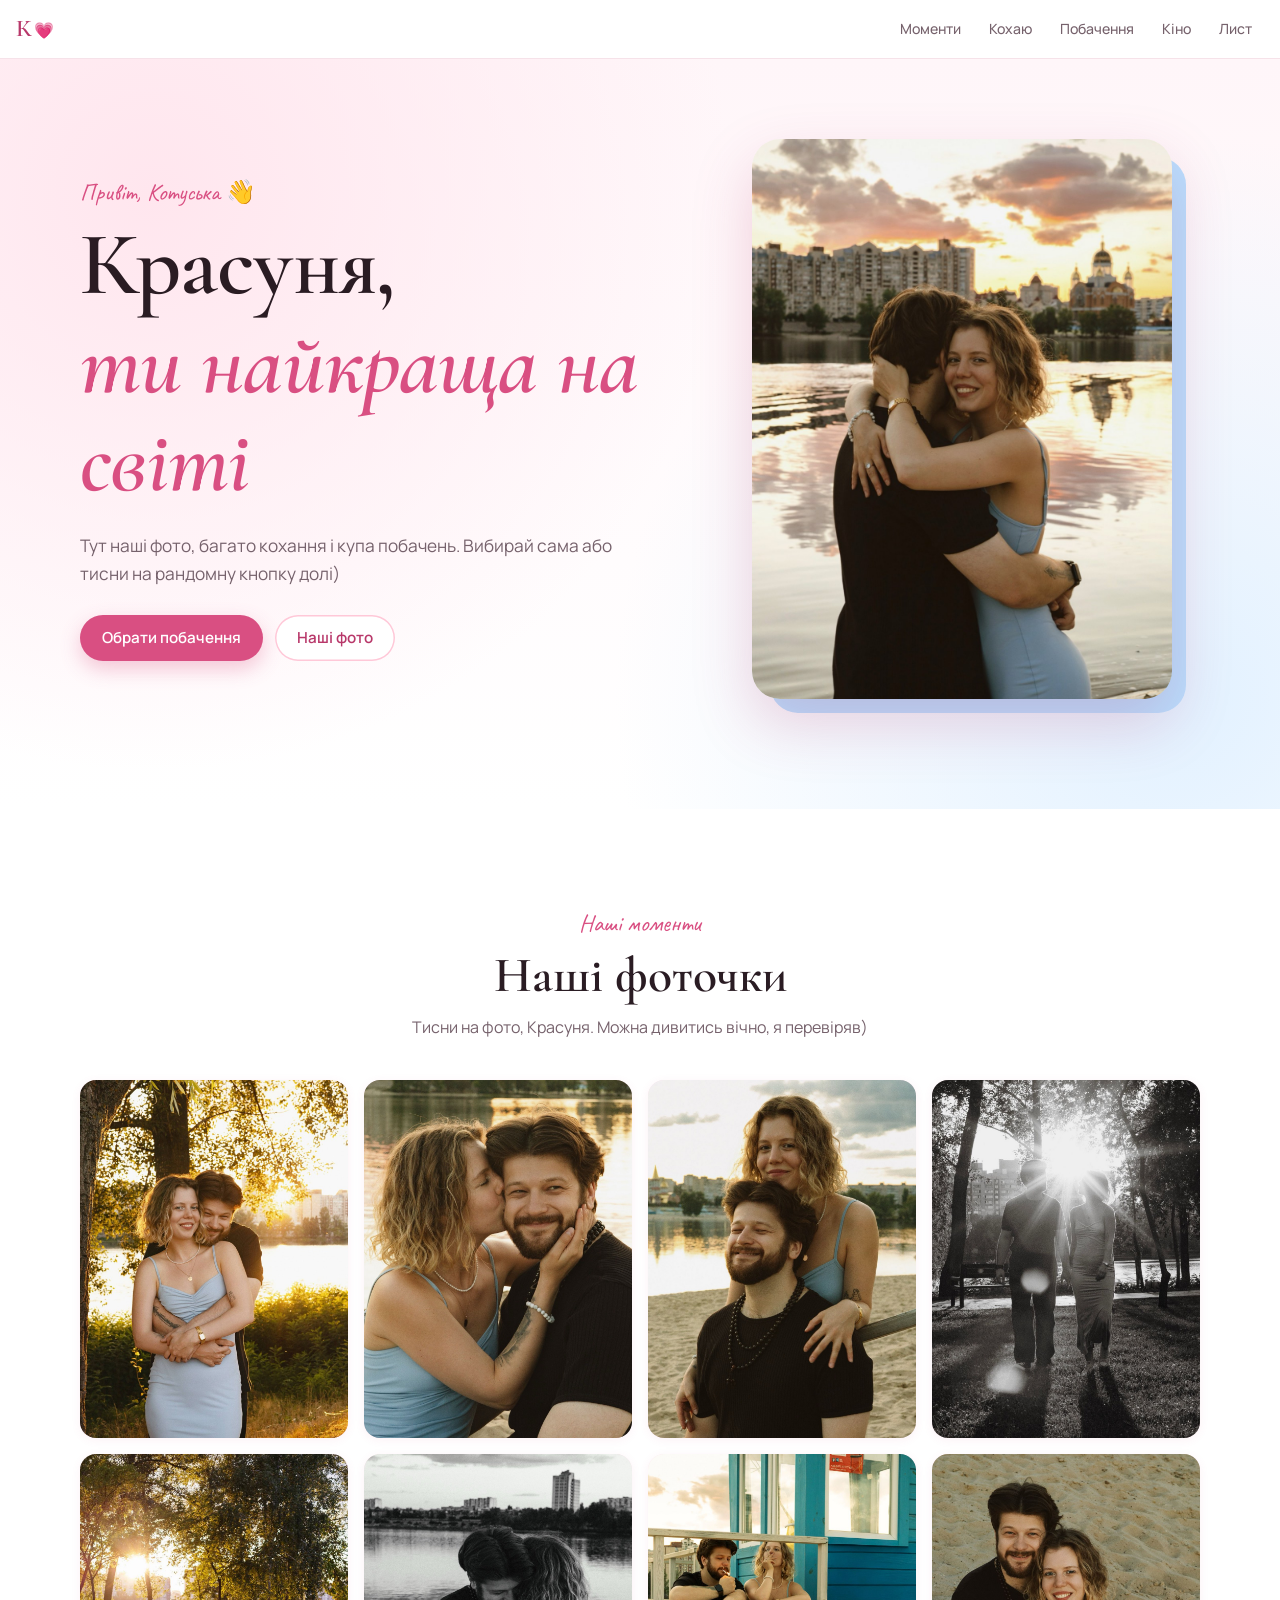
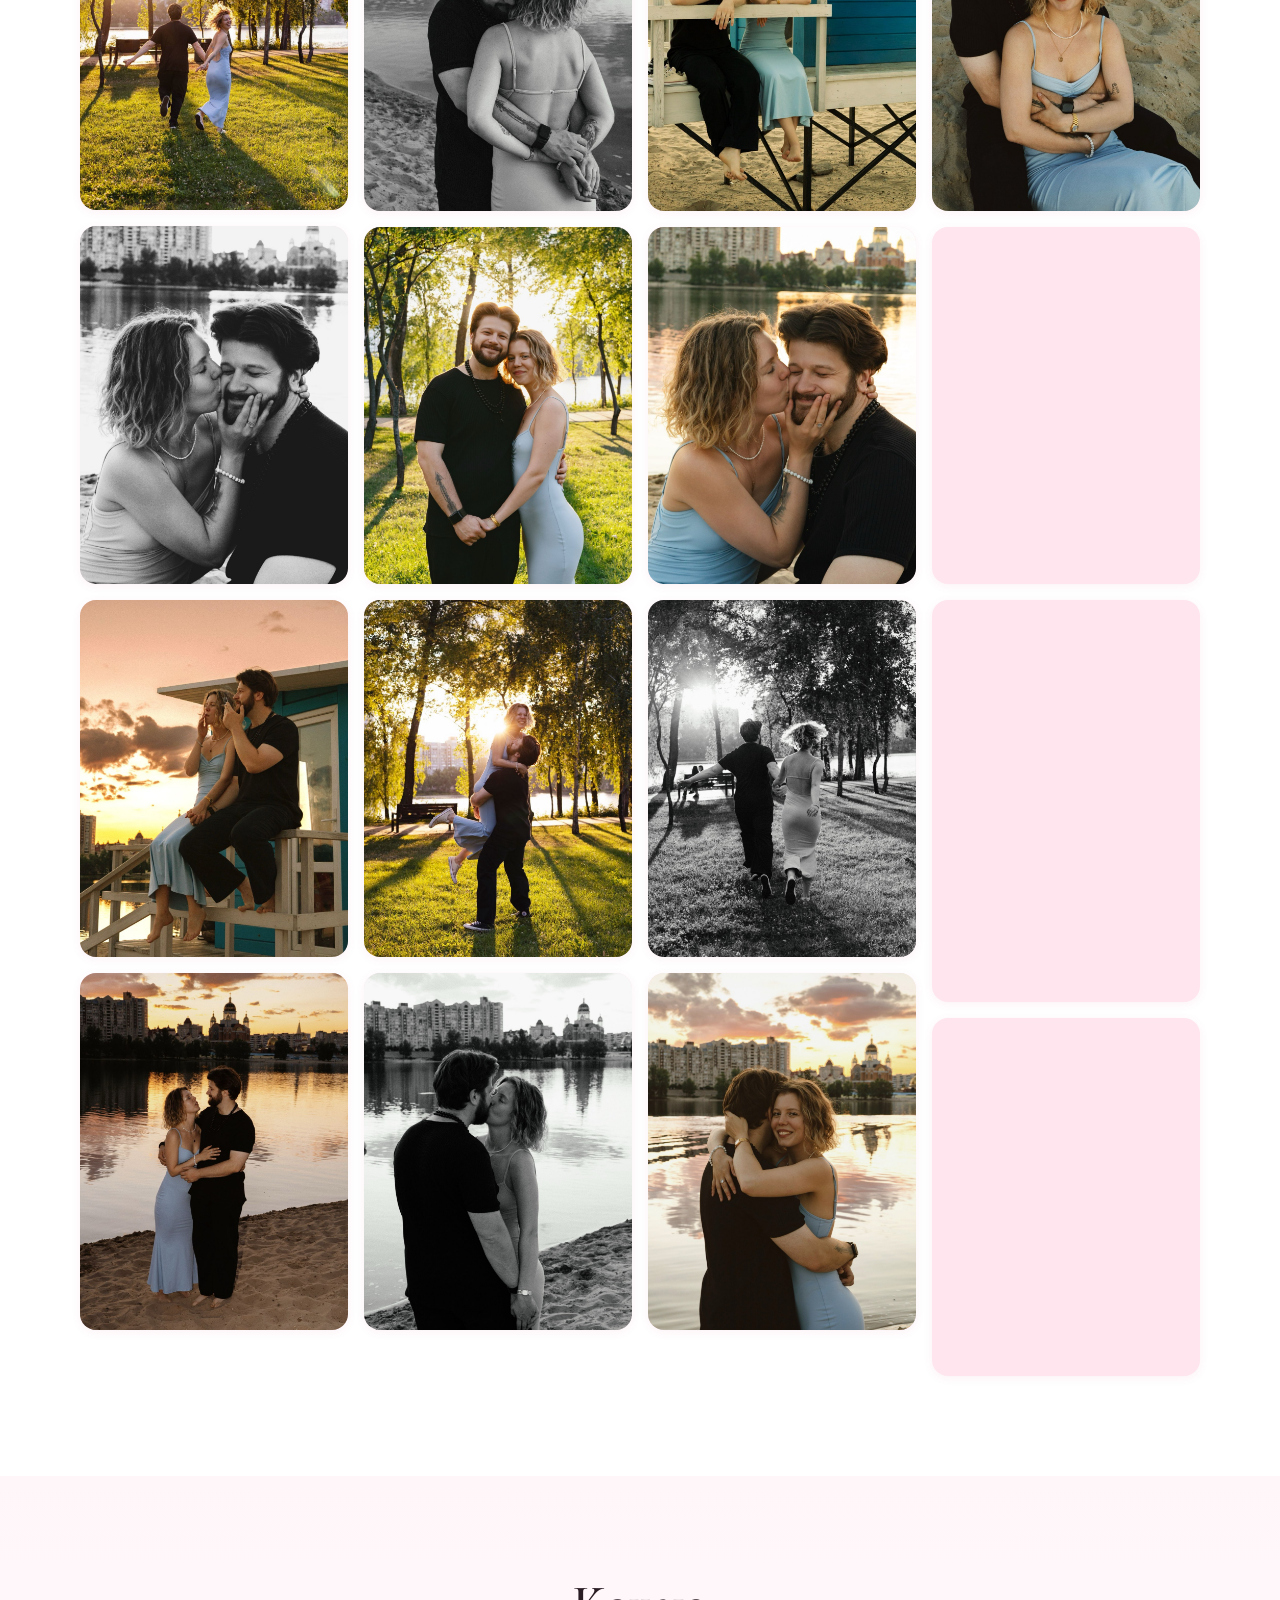
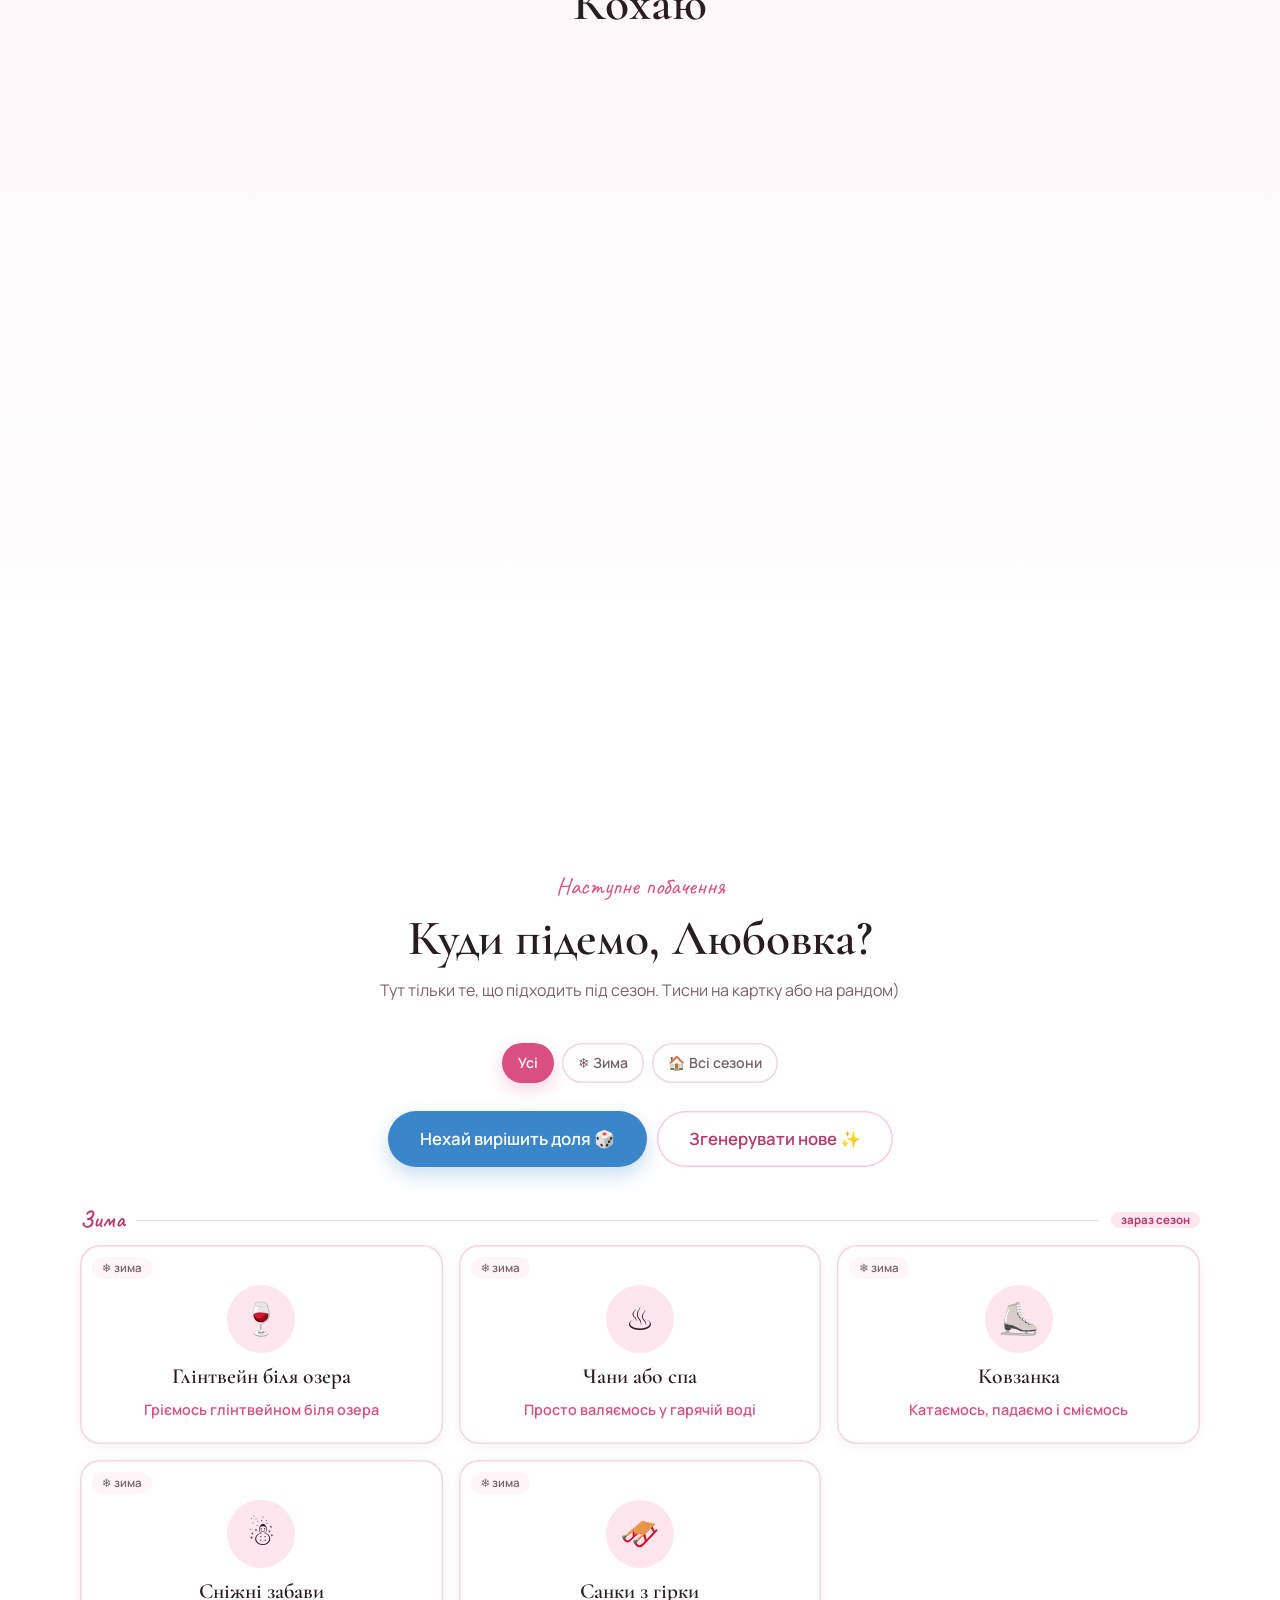
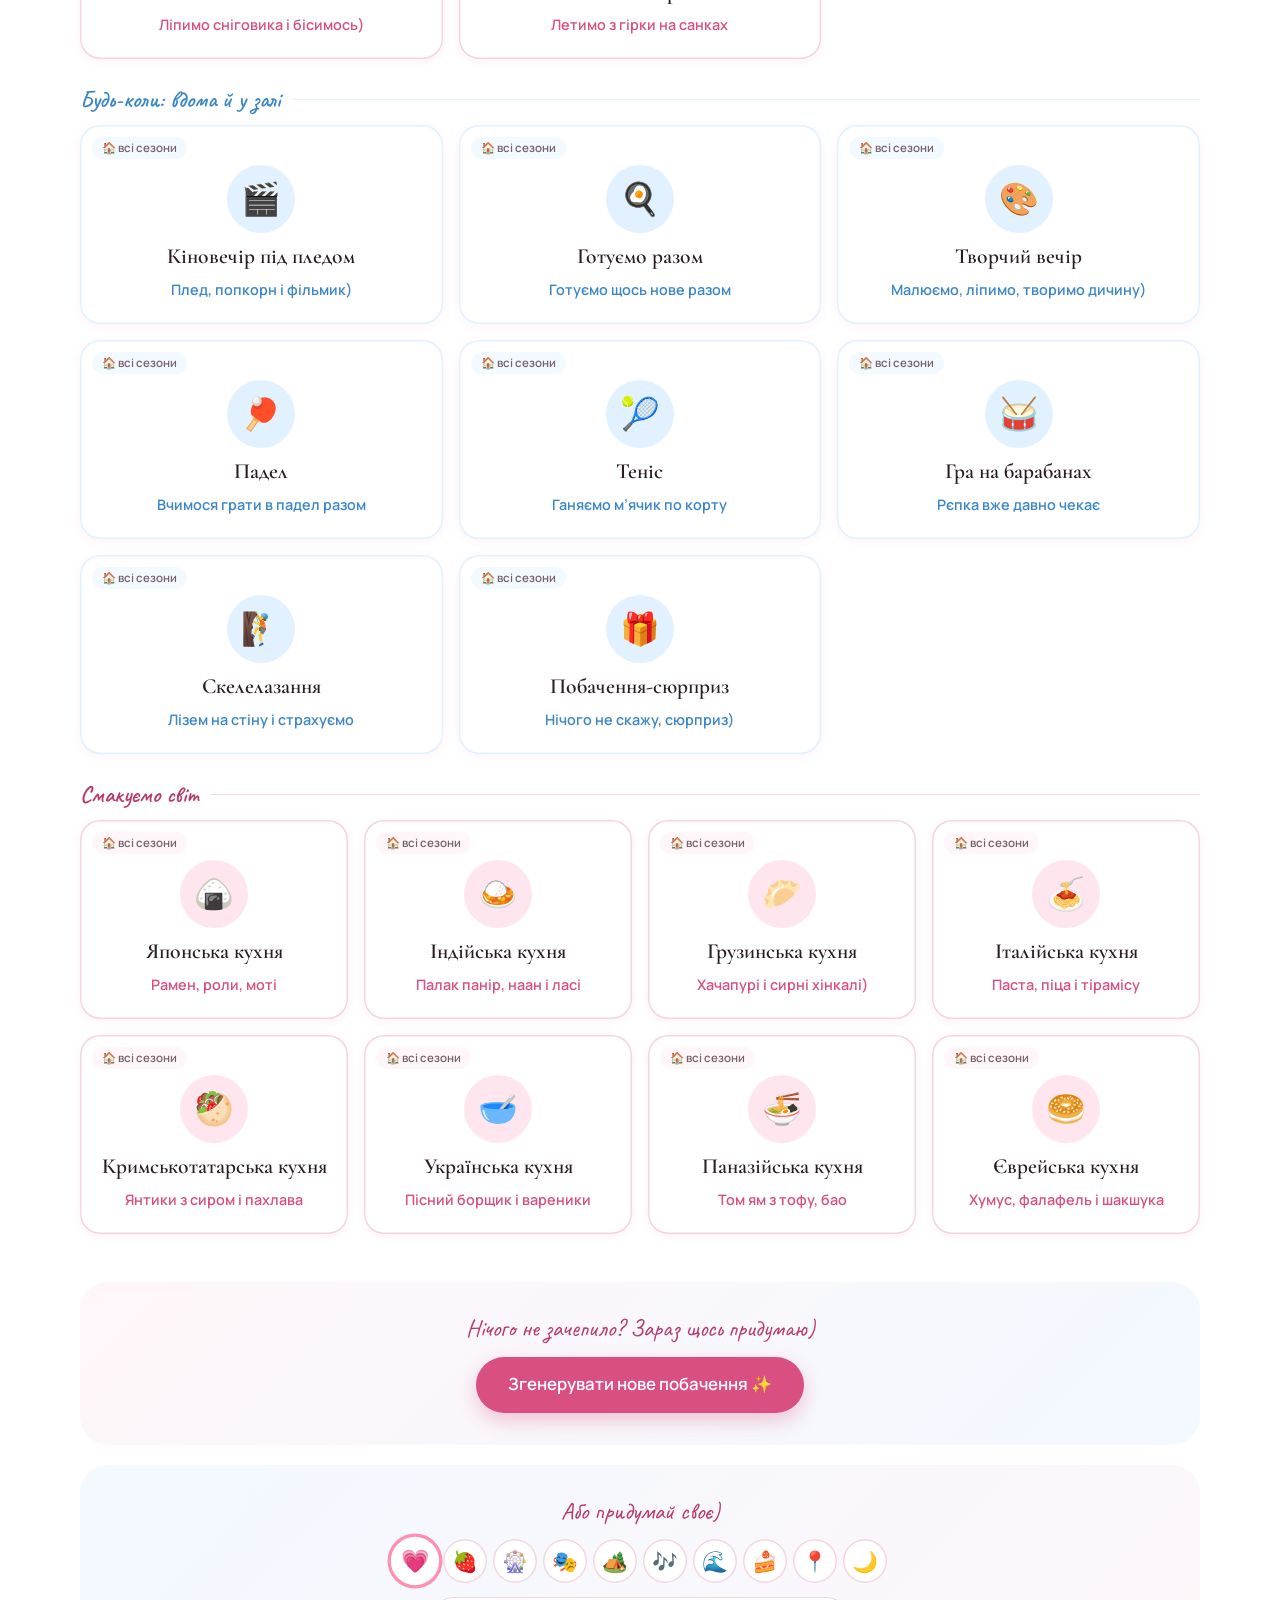
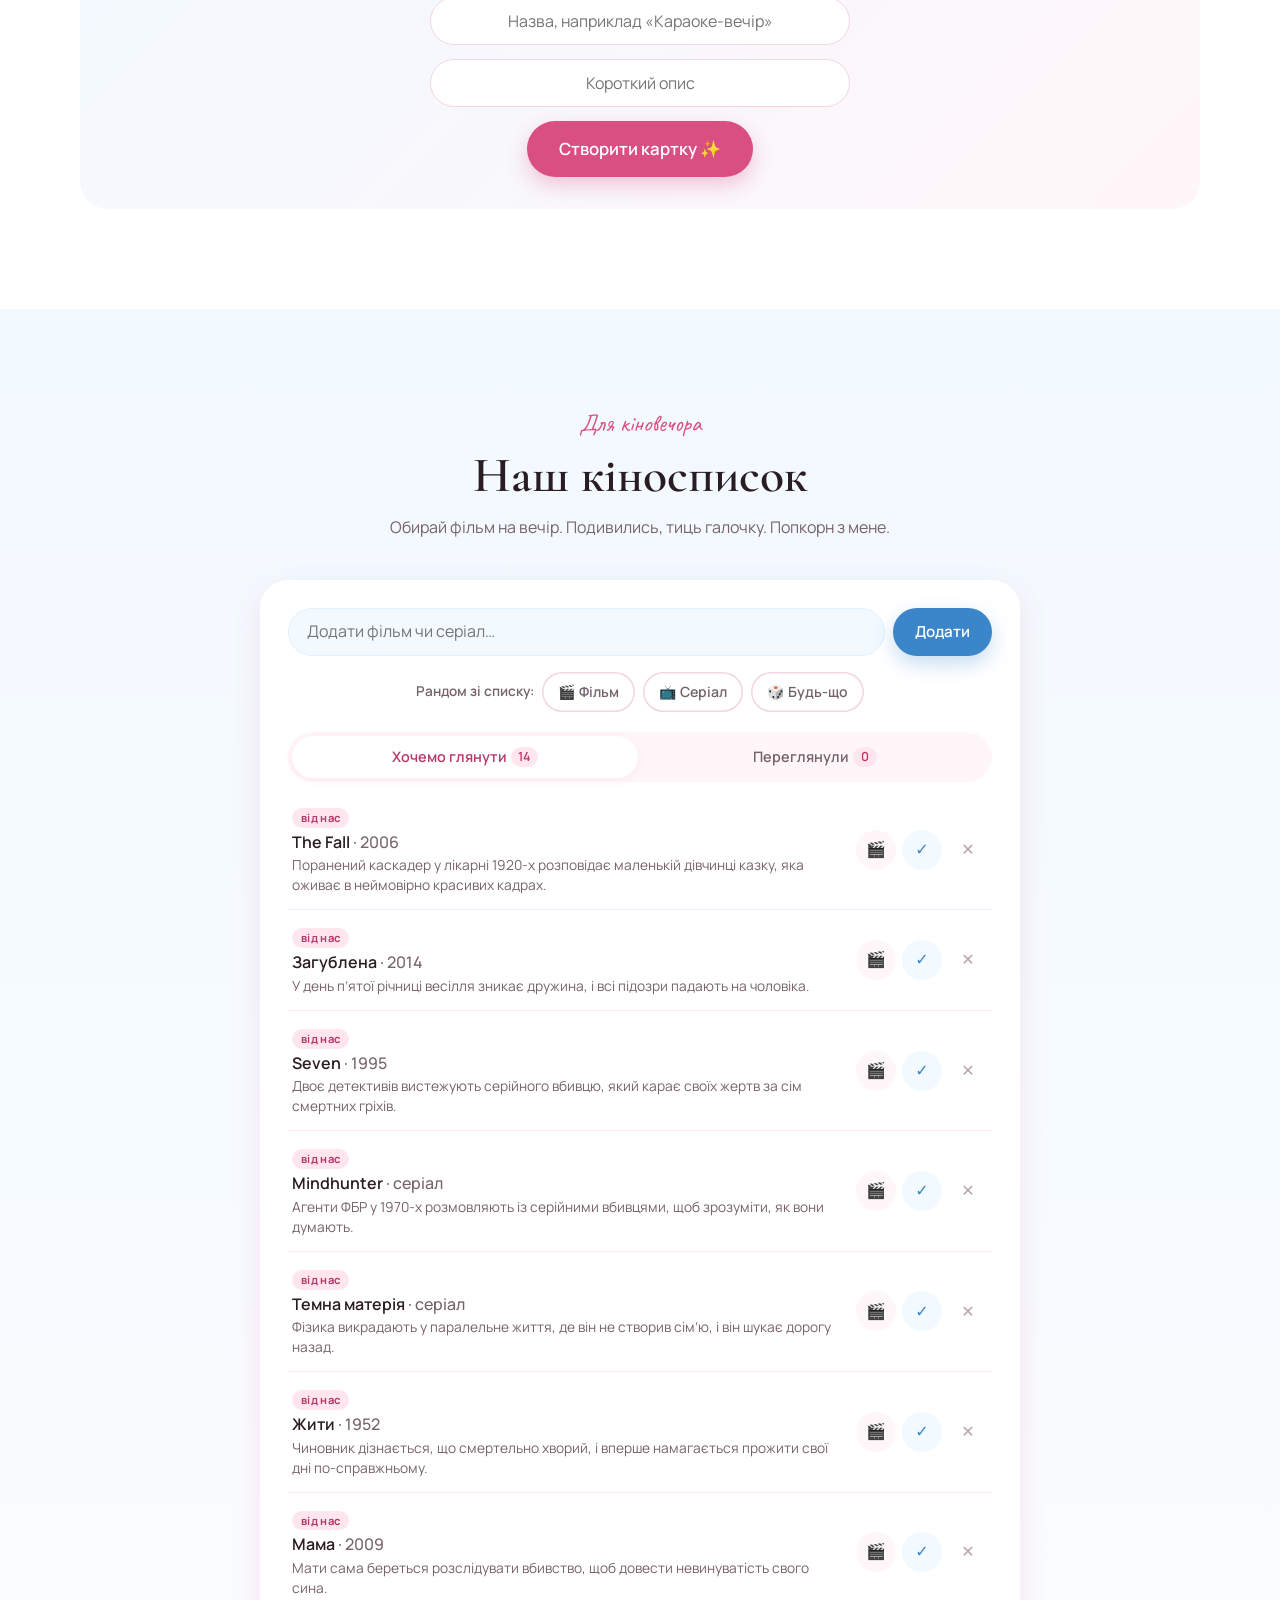
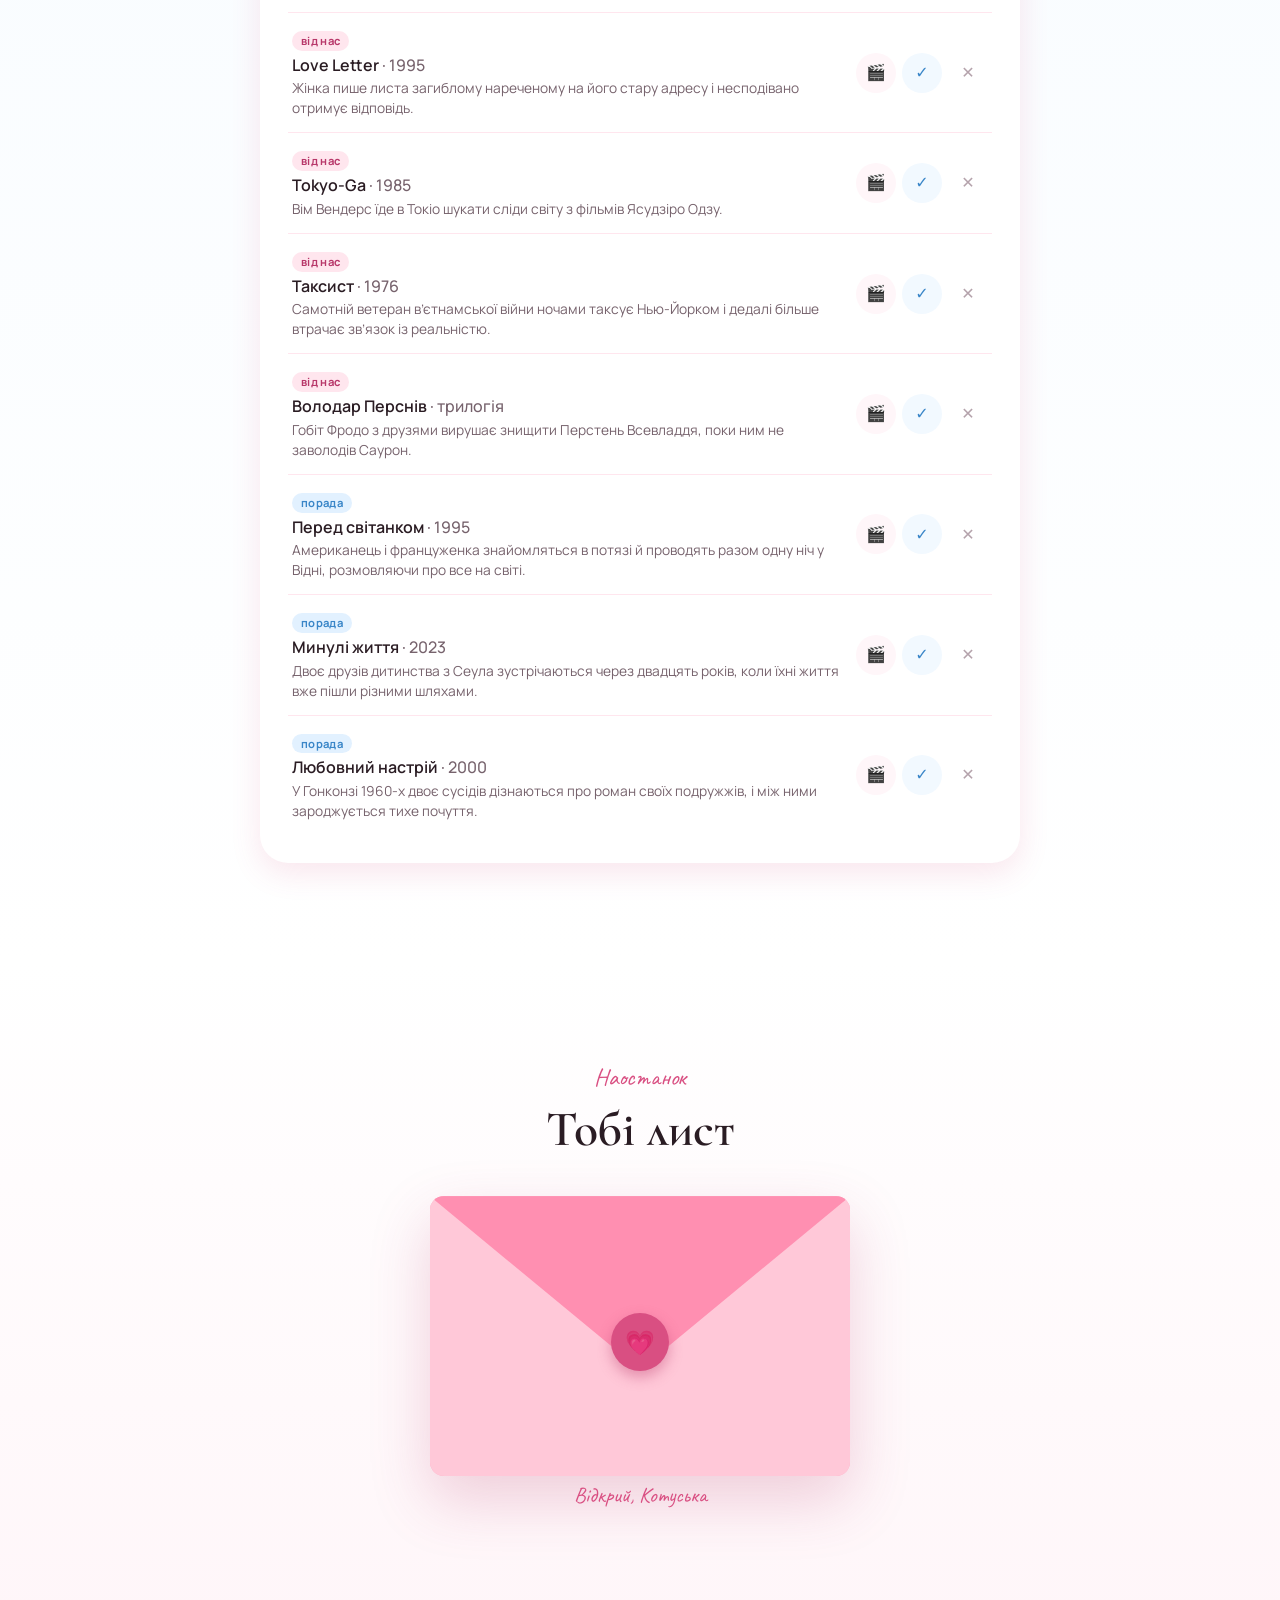
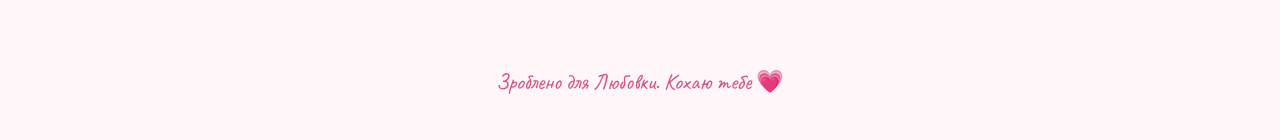
==== commit de524177: "love: описи фільмів, рандом фільм/серіал, автоопис з Вікіпедії, коротший лист Co-Authored-By: Claude" ====
--- a/love/index.html
+++ b/love/index.html
@@ -11,7 +11,7 @@
   <link rel="preconnect" href="https://fonts.googleapis.com">
   <link rel="preconnect" href="https://fonts.gstatic.com" crossorigin>
   <link href="https://fonts.googleapis.com/css2?family=Caveat:wght@500;700&family=Cormorant+Garamond:ital,wght@0,500;0,600;1,500;1,600&family=Manrope:wght@400;500;600;700&family=Noto+Color+Emoji&display=swap" rel="stylesheet">
-  <link rel="stylesheet" href="style.css">
+  <link rel="stylesheet" href="style.css?v=8">
 </head>
 <body>
 
@@ -120,11 +120,18 @@
       <div class="movies-card">
         <div class="movie-tools">
           <form class="movie-form" id="movie-form" autocomplete="off">
-            <input id="movie-input" type="text" maxlength="80" placeholder="Додати фільм…" aria-label="Назва фільму">
+            <input id="movie-input" type="text" maxlength="80" placeholder="Додати фільм чи серіал…" aria-label="Назва фільму">
             <button class="btn btn-blue" type="submit">Додати</button>
           </form>
-          <button class="btn btn-ghost" id="movie-random" type="button">🎲 Випадковий</button>
         </div>
+
+        <div class="movie-random" id="movie-random" role="group" aria-label="Випадковий вибір зі списку">
+          <span class="movie-random-label">Рандом зі списку:</span>
+          <button class="chip" type="button" data-movie-random="film">🎬 Фільм</button>
+          <button class="chip" type="button" data-movie-random="series">📺 Серіал</button>
+          <button class="chip" type="button" data-movie-random="any">🎲 Будь-що</button>
+        </div>
+        <div class="fate-reel movie-reel" id="movie-reel" aria-live="polite" hidden></div>
 
         <div class="tabs" role="tablist">
           <button class="tab" role="tab" data-tab="toWatch" aria-selected="true" type="button">Хочемо глянути <span class="tab-count" id="count-toWatch">0</span></button>
@@ -184,6 +191,6 @@
 
   <div class="toast" id="toast" role="status" aria-live="polite"></div>
 
-  <script src="script.js"></script>
+  <script src="script.js?v=8"></script>
 </body>
 </html>
--- a/love/style.css
+++ b/love/style.css
@@ -656,7 +656,16 @@
   color: var(--ink);
 }
 .movie-form input:focus { outline: none; border-color: var(--blue-400); background: var(--white); }
-.movie-tools > .btn-ghost { flex: 0 0 auto; }
+.movie-random {
+  display: flex;
+  flex-wrap: wrap;
+  align-items: center;
+  justify-content: center;
+  gap: 8px;
+  margin-top: 16px;
+}
+.movie-random-label { font-size: .85rem; font-weight: 600; color: var(--muted); }
+.movie-reel { width: fit-content; max-width: 100%; margin: 14px auto 0; font-size: 1.25rem; }
 
 .tabs {
   display: flex;
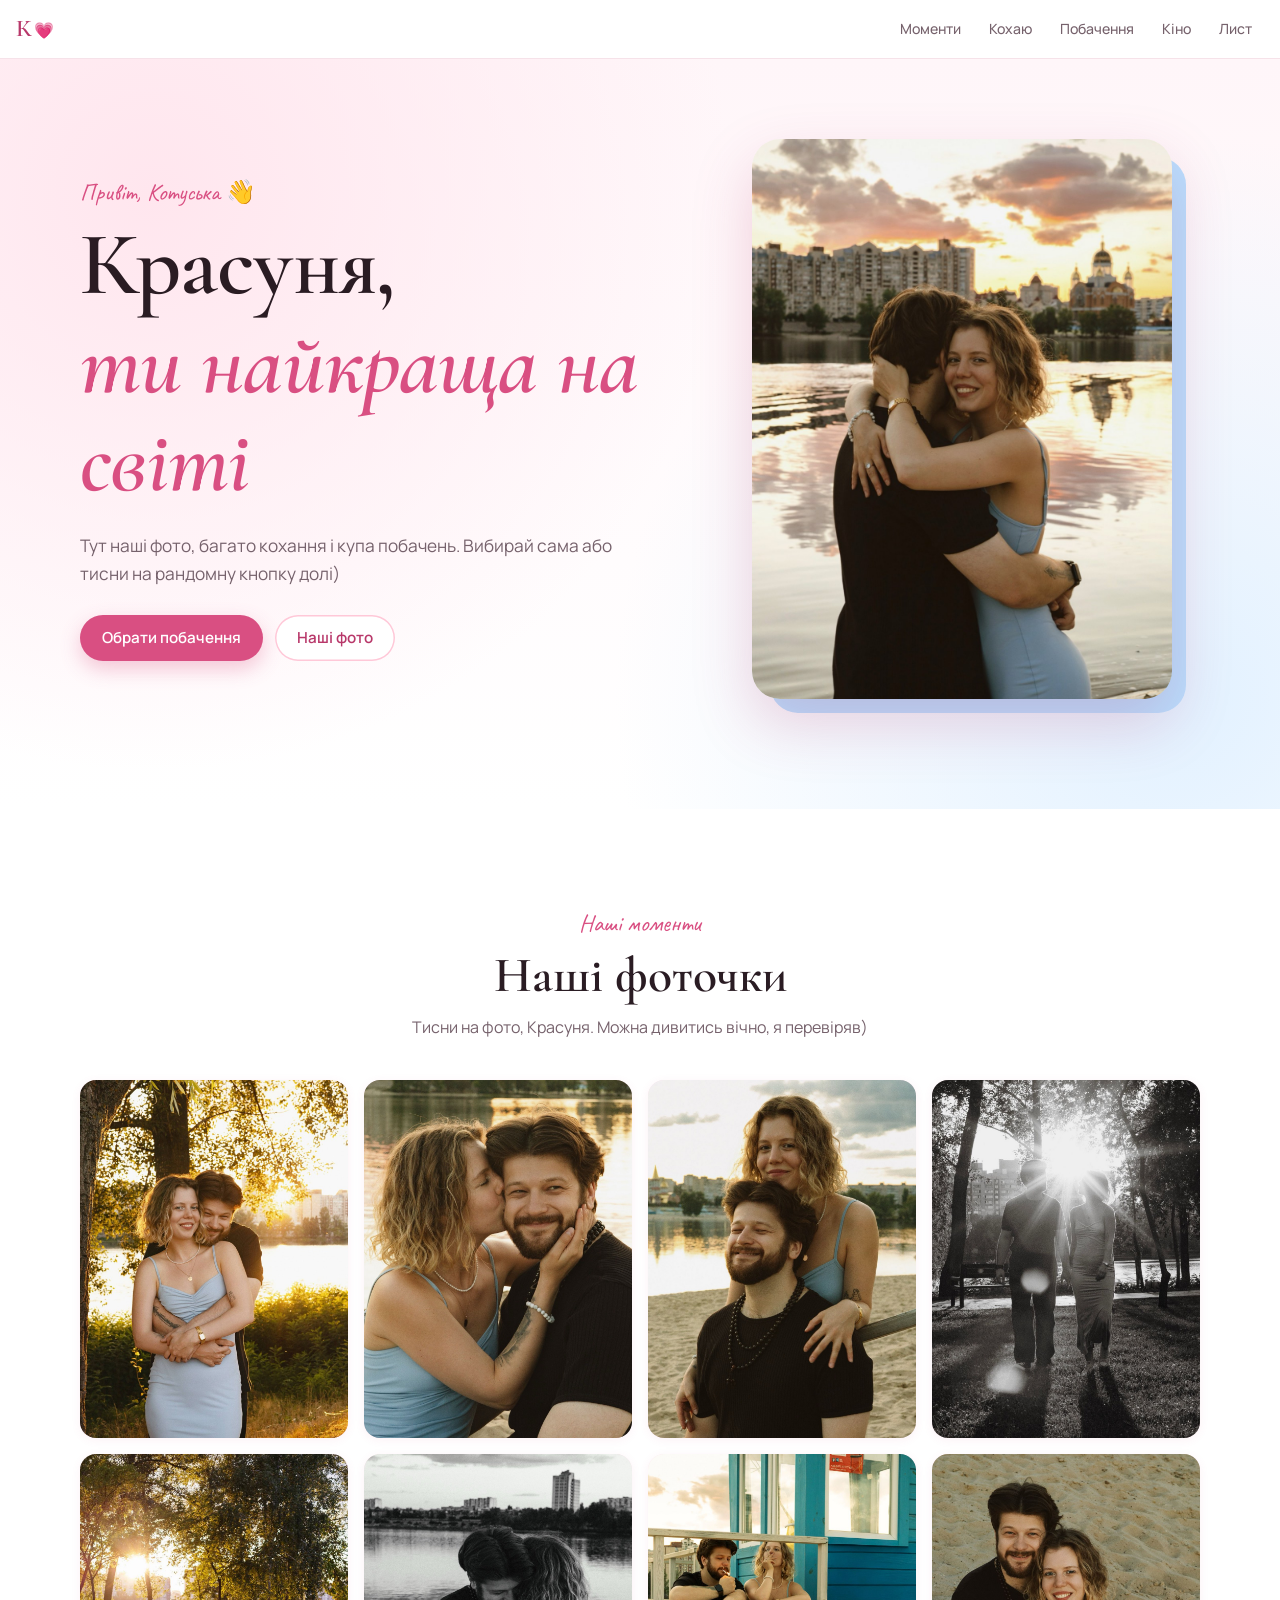
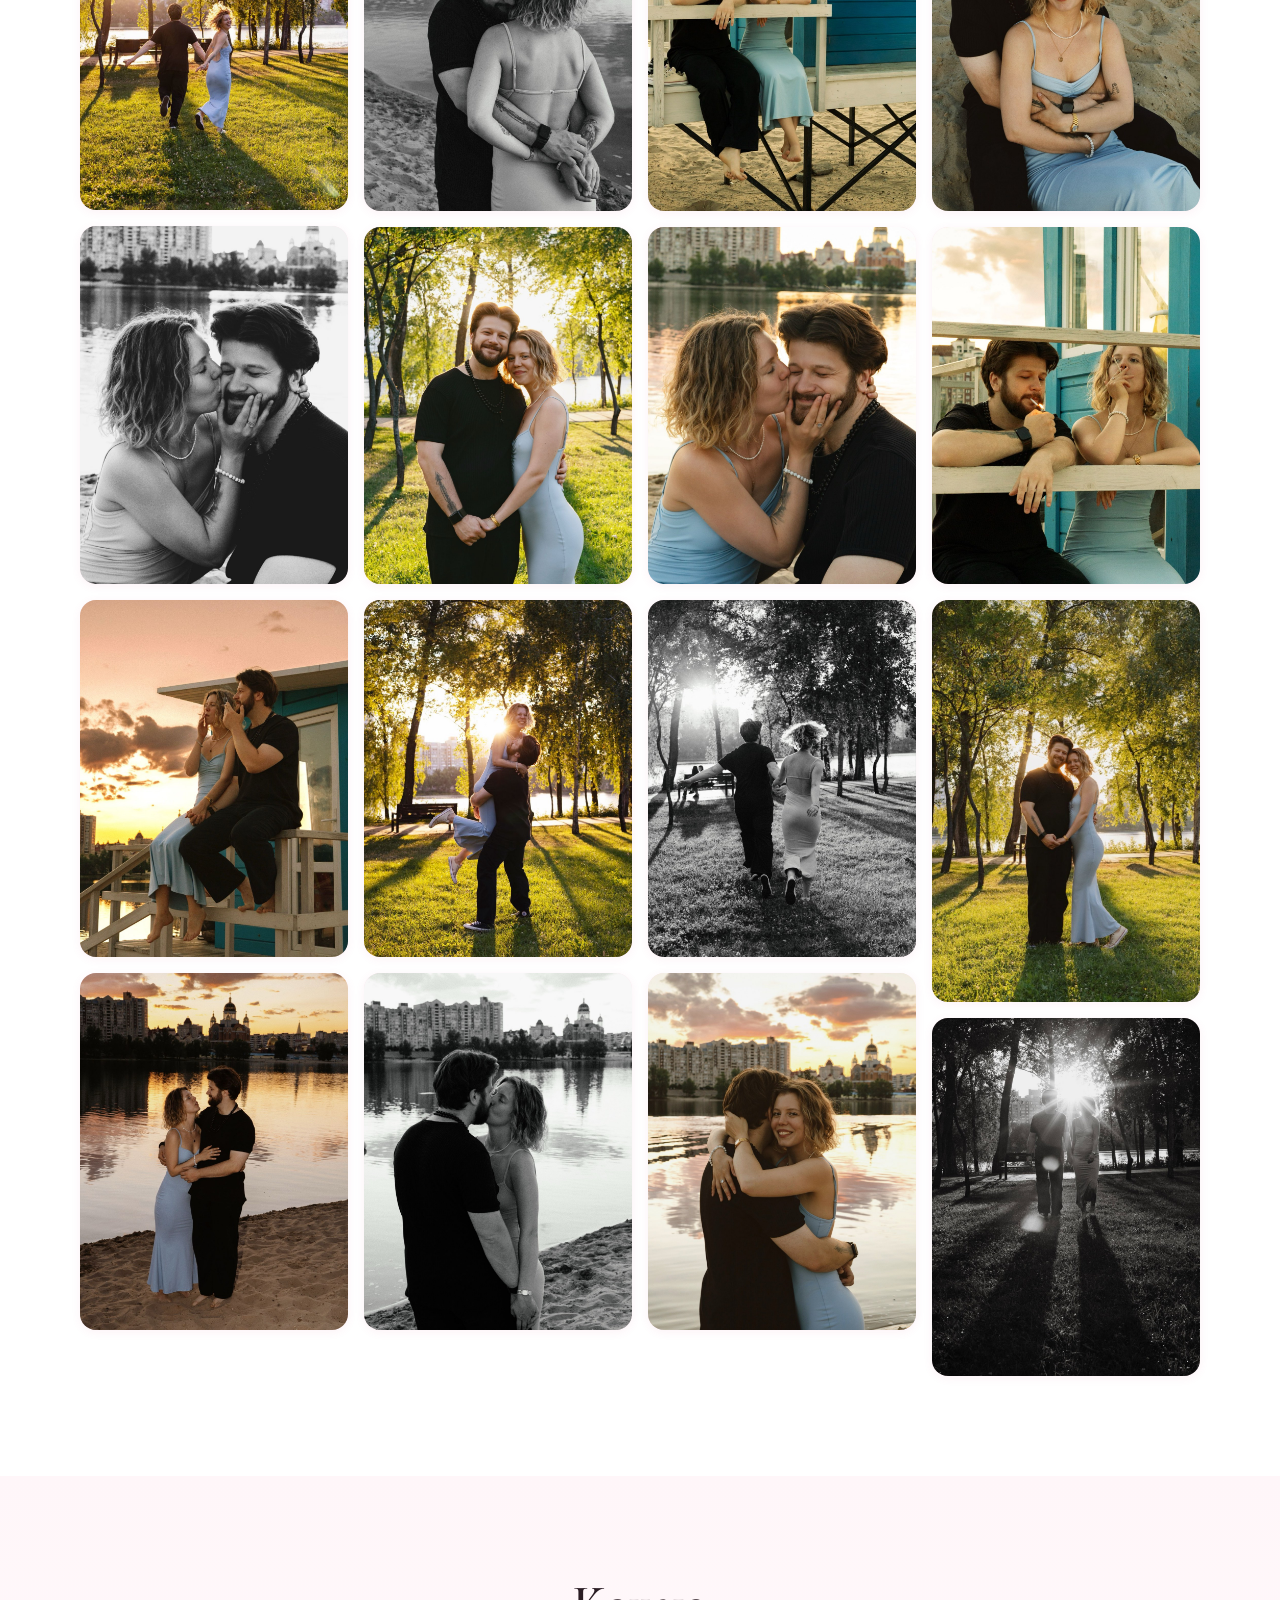
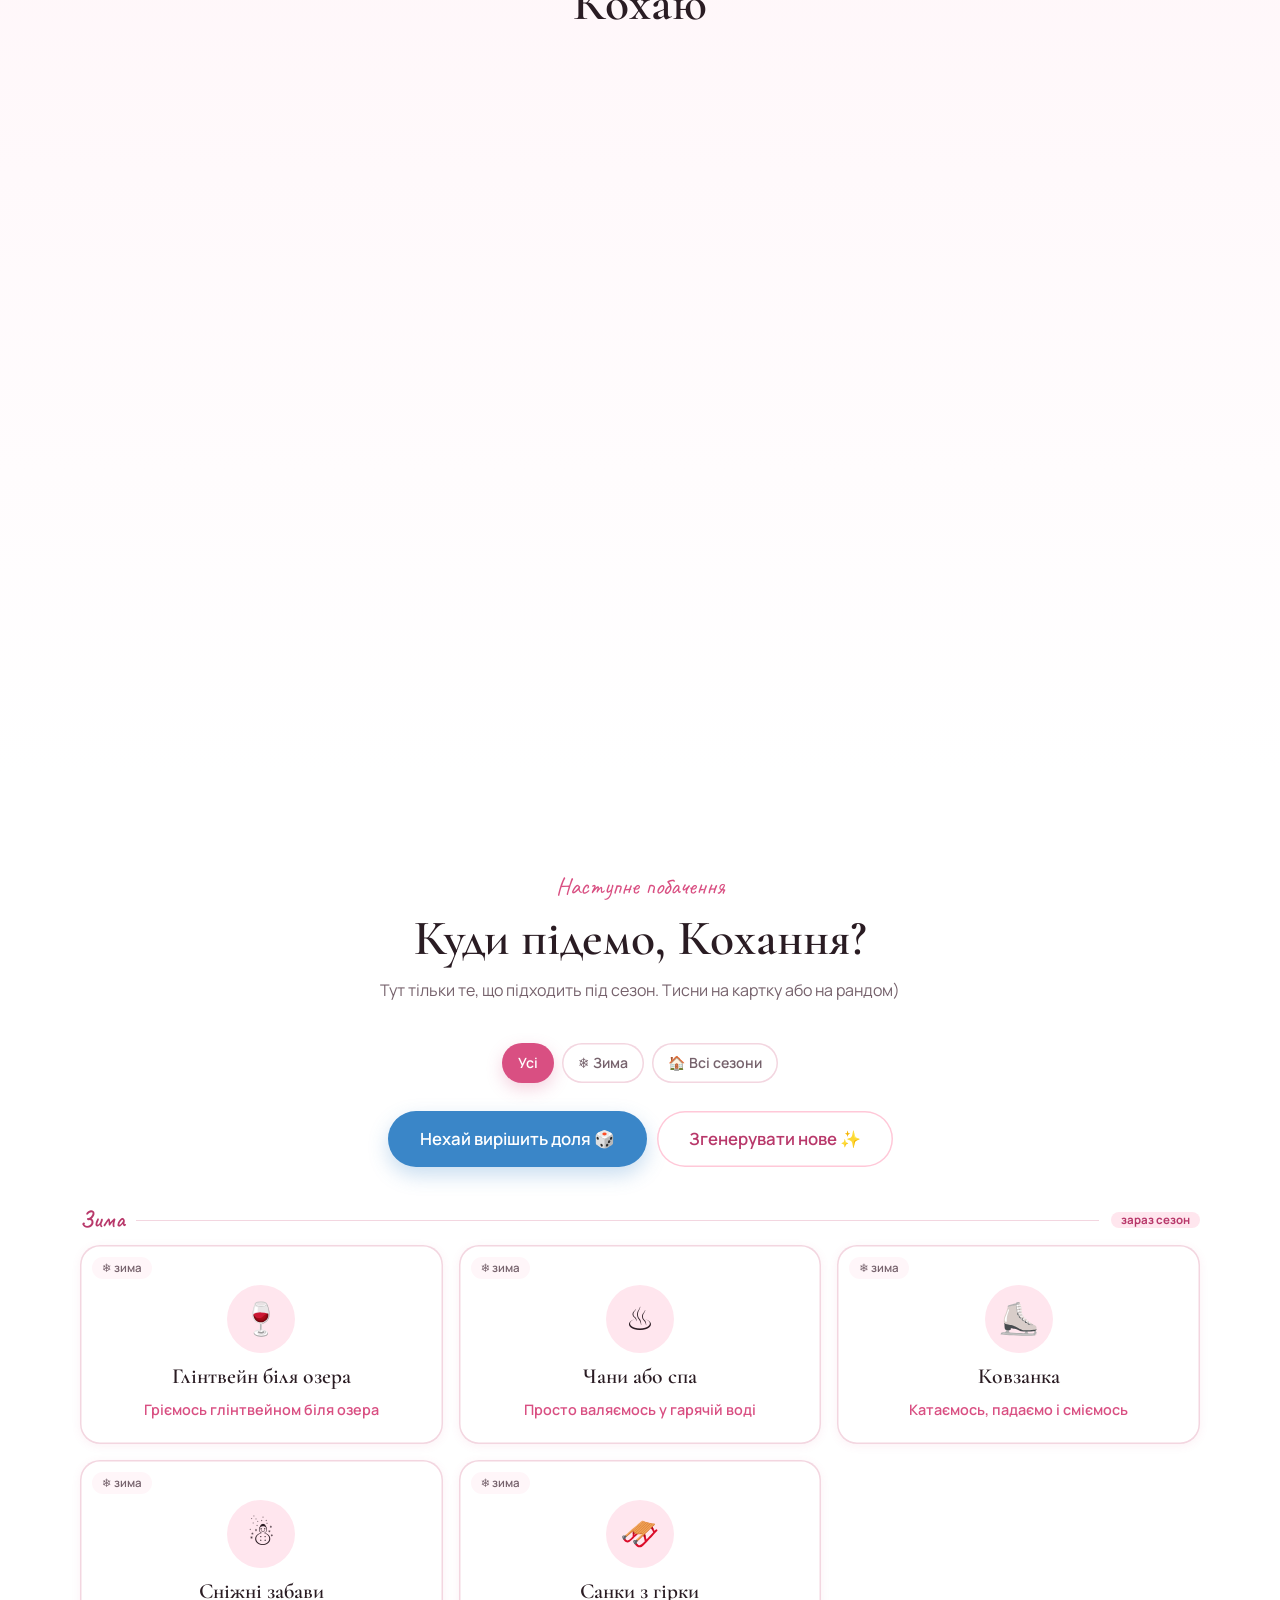
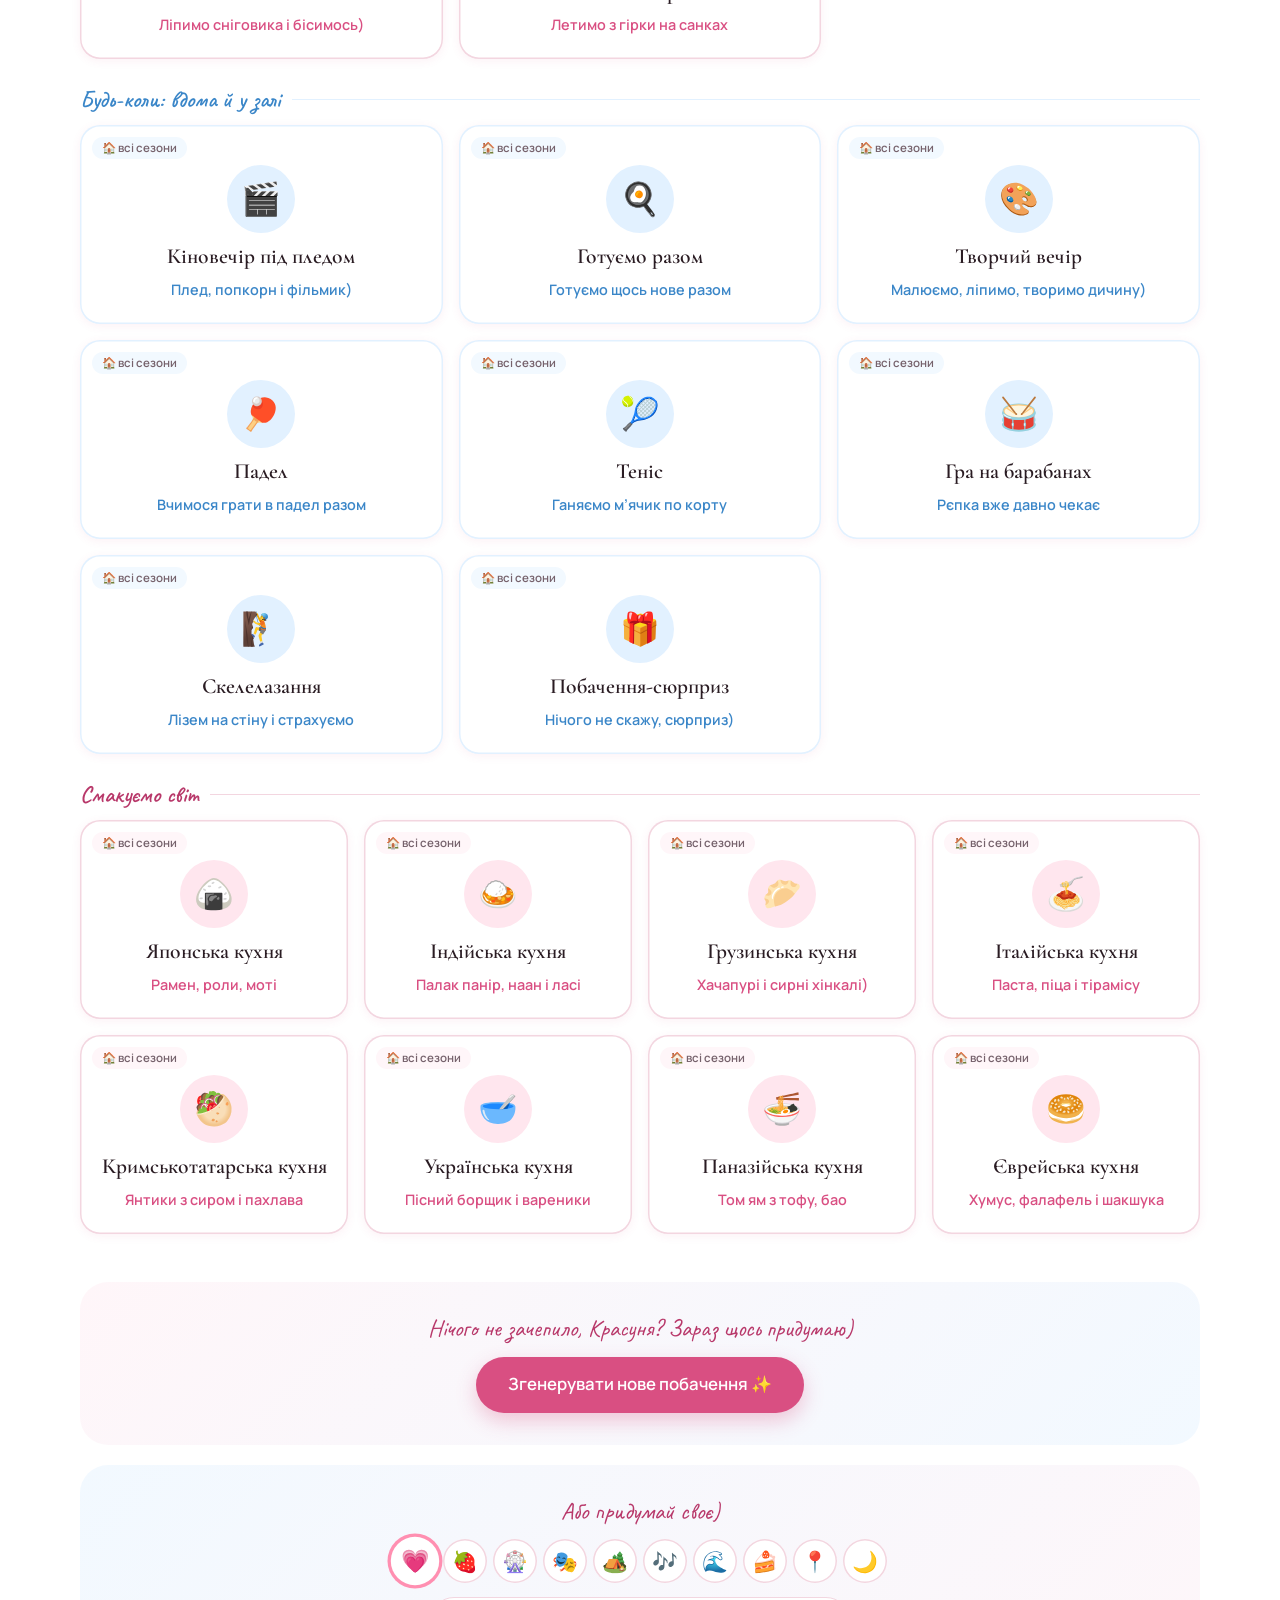
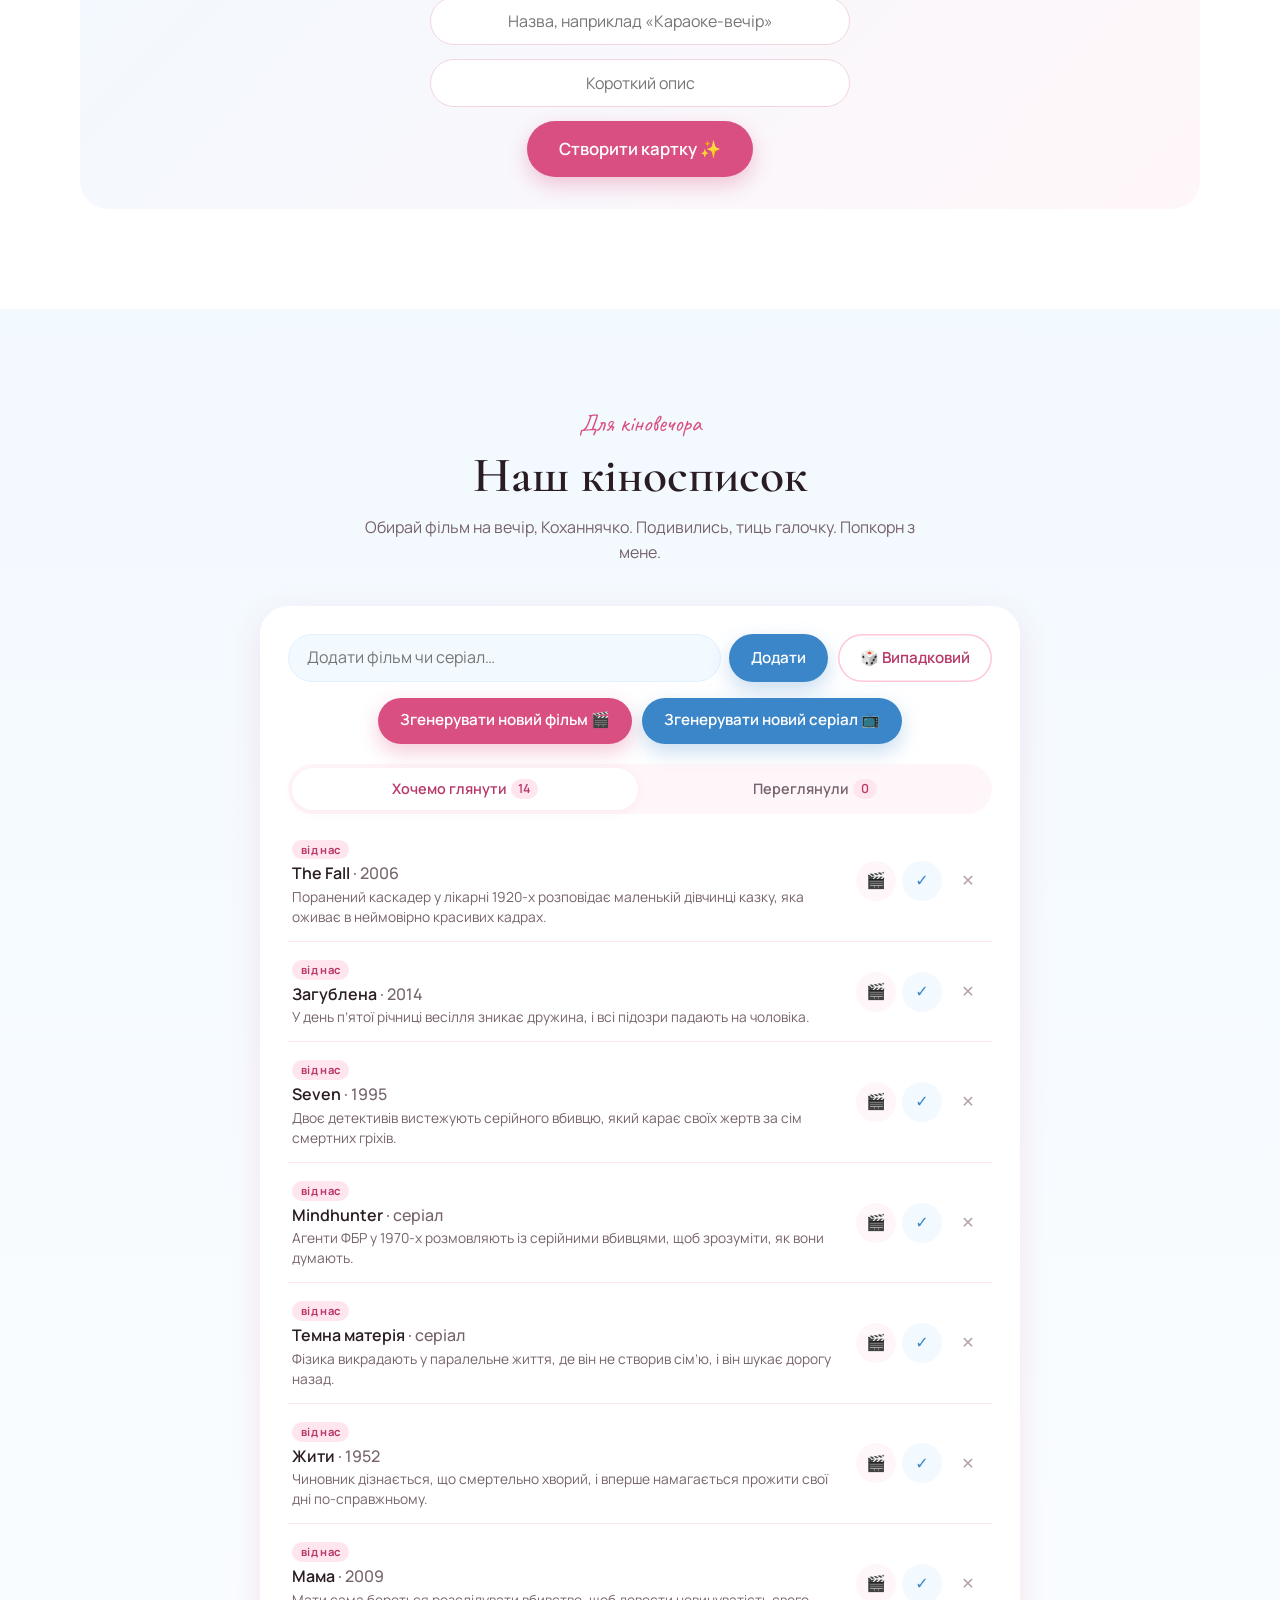
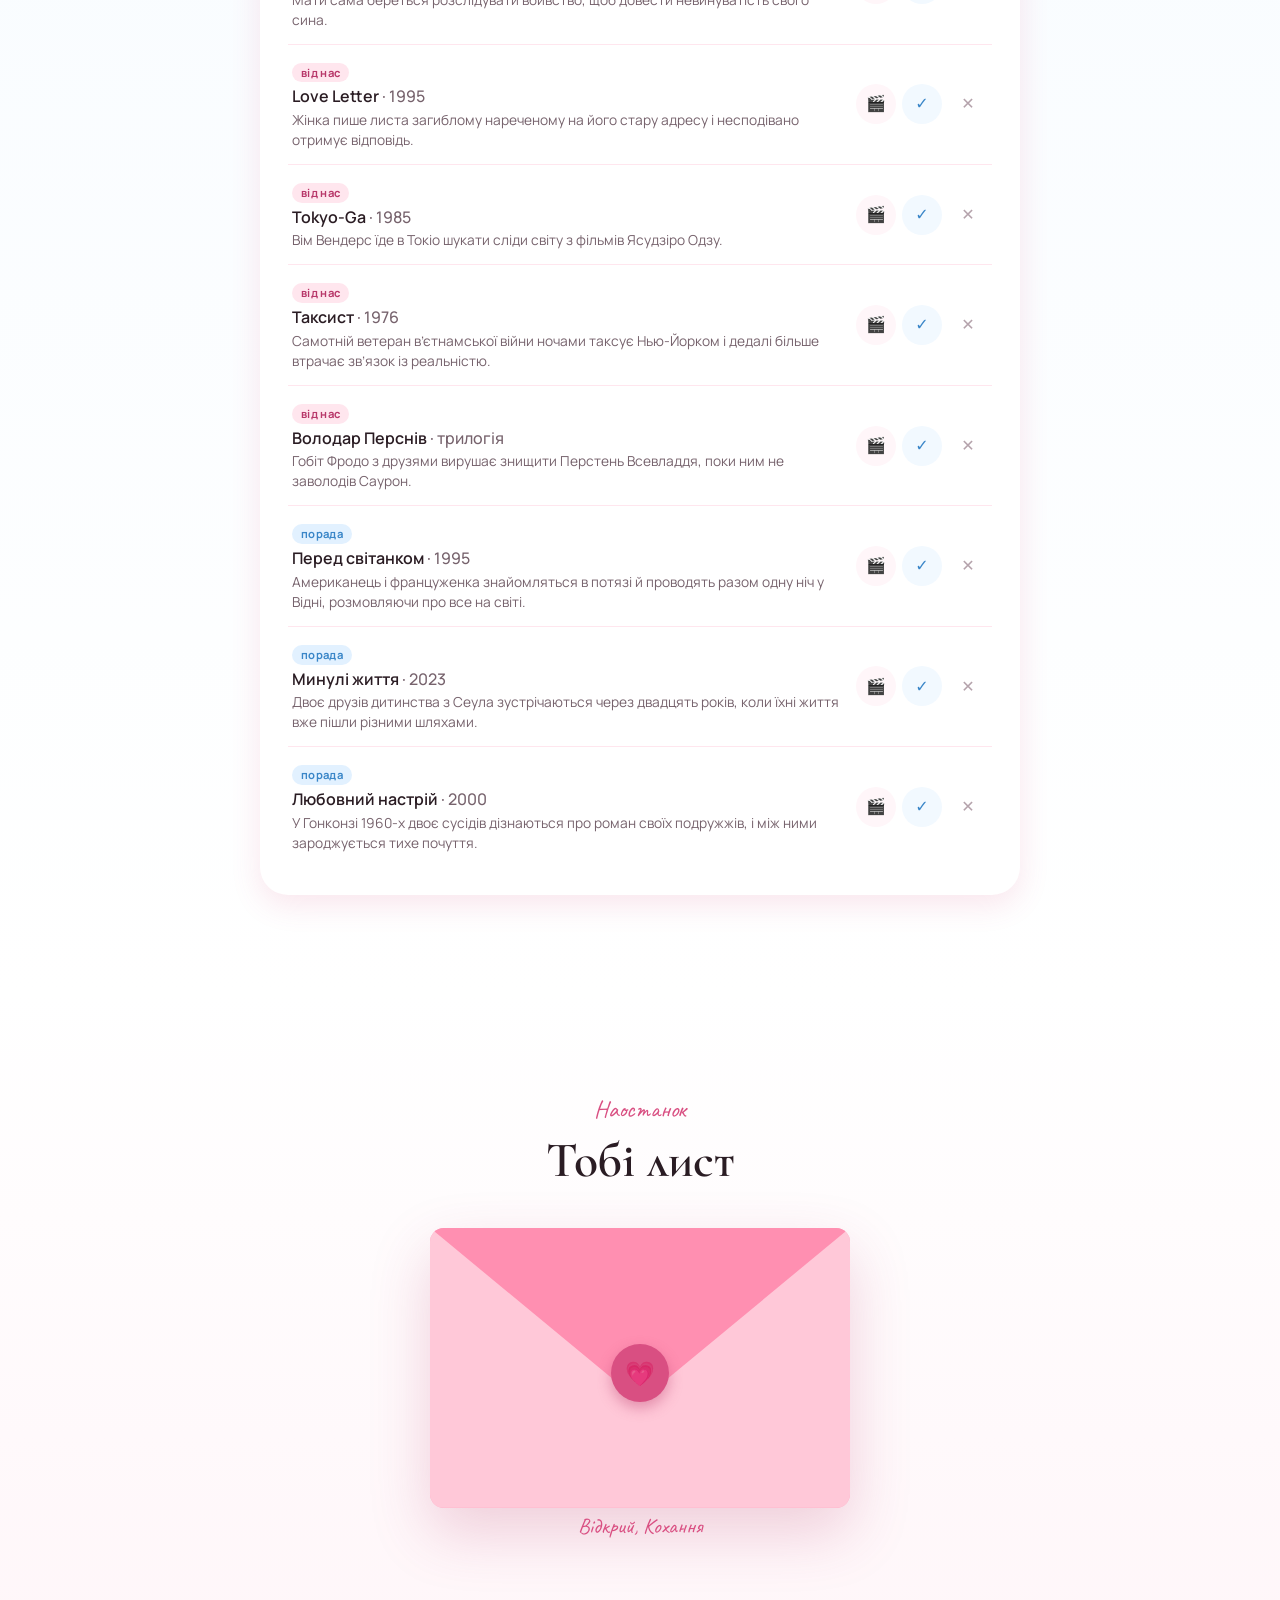
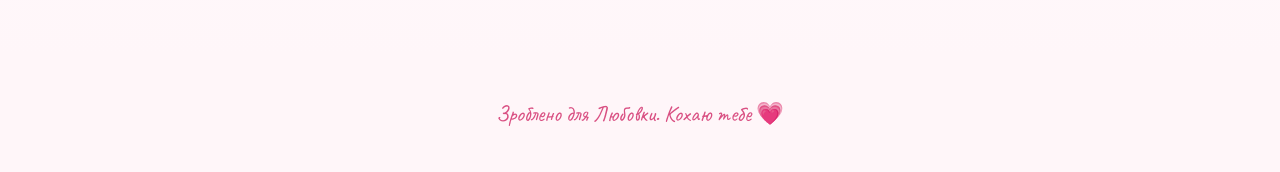
==== commit 828f553a: "love: генератор нового фільму і серіалу, більше Кохання/Коханнячко/Красуня Co-Authored-By: Claude Op" ====
--- a/love/index.html
+++ b/love/index.html
@@ -11,7 +11,7 @@
   <link rel="preconnect" href="https://fonts.googleapis.com">
   <link rel="preconnect" href="https://fonts.gstatic.com" crossorigin>
   <link href="https://fonts.googleapis.com/css2?family=Caveat:wght@500;700&family=Cormorant+Garamond:ital,wght@0,500;0,600;1,500;1,600&family=Manrope:wght@400;500;600;700&family=Noto+Color+Emoji&display=swap" rel="stylesheet">
-  <link rel="stylesheet" href="style.css?v=8">
+  <link rel="stylesheet" href="style.css?v=10">
 </head>
 <body>
 
@@ -69,7 +69,7 @@
     <section class="section" id="dates">
       <div class="section-head">
         <p class="eyebrow">Наступне побачення</p>
-        <h2>Куди підемо, Любовка?</h2>
+        <h2>Куди підемо, Кохання?</h2>
         <p>Тут тільки те, що підходить під сезон. Тисни на картку або на рандом)</p>
       </div>
 
@@ -86,7 +86,7 @@
       <div class="dates" id="dates-grid"></div>
 
       <div class="generator" id="generator">
-        <p class="generator-text">Нічого не зачепило? Зараз щось придумаю)</p>
+        <p class="generator-text">Нічого не зачепило, Красуня? Зараз щось придумаю)</p>
         <button class="btn btn-pink btn-lg" id="generate-date" type="button">Згенерувати нове побачення ✨</button>
         <div class="generated" id="generated" aria-live="polite" hidden></div>
       </div>
@@ -105,7 +105,7 @@
       <div class="section-head">
         <p class="eyebrow">Для кіновечора</p>
         <h2>Наш кіносписок</h2>
-        <p>Обирай фільм на вечір. Подивились, тиць галочку. Попкорн з мене.</p>
+        <p>Обирай фільм на вечір, Коханнячко. Подивились, тиць галочку. Попкорн з мене.</p>
       </div>
 
       <div class="tonight" id="tonight" hidden>
@@ -123,15 +123,16 @@
             <input id="movie-input" type="text" maxlength="80" placeholder="Додати фільм чи серіал…" aria-label="Назва фільму">
             <button class="btn btn-blue" type="submit">Додати</button>
           </form>
+          <button class="btn btn-ghost" id="movie-random" type="button">🎲 Випадковий</button>
         </div>
 
-        <div class="movie-random" id="movie-random" role="group" aria-label="Випадковий вибір зі списку">
-          <span class="movie-random-label">Рандом зі списку:</span>
-          <button class="chip" type="button" data-movie-random="film">🎬 Фільм</button>
-          <button class="chip" type="button" data-movie-random="series">📺 Серіал</button>
-          <button class="chip" type="button" data-movie-random="any">🎲 Будь-що</button>
+        <div class="movie-gen">
+          <div class="movie-gen-buttons">
+            <button class="btn btn-pink" type="button" data-movie-gen="film">Згенерувати новий фільм 🎬</button>
+            <button class="btn btn-blue" type="button" data-movie-gen="series">Згенерувати новий серіал 📺</button>
+          </div>
+          <div class="generated movie-generated" id="movie-generated" aria-live="polite" hidden></div>
         </div>
-        <div class="fate-reel movie-reel" id="movie-reel" aria-live="polite" hidden></div>
 
         <div class="tabs" role="tablist">
           <button class="tab" role="tab" data-tab="toWatch" aria-selected="true" type="button">Хочемо глянути <span class="tab-count" id="count-toWatch">0</span></button>
@@ -155,7 +156,7 @@
         <span class="env-front"></span>
         <span class="env-flap"></span>
         <span class="env-seal">💗</span>
-        <span class="env-hint">Відкрий, Котуська</span>
+        <span class="env-hint">Відкрий, Кохання</span>
       </button>
 
       <article class="letter" id="letter-body" hidden>
@@ -191,6 +192,6 @@
 
   <div class="toast" id="toast" role="status" aria-live="polite"></div>
 
-  <script src="script.js?v=8"></script>
+  <script src="script.js?v=10"></script>
 </body>
 </html>
--- a/love/style.css
+++ b/love/style.css
@@ -656,16 +656,13 @@
   color: var(--ink);
 }
 .movie-form input:focus { outline: none; border-color: var(--blue-400); background: var(--white); }
-.movie-random {
-  display: flex;
-  flex-wrap: wrap;
-  align-items: center;
-  justify-content: center;
-  gap: 8px;
-  margin-top: 16px;
-}
-.movie-random-label { font-size: .85rem; font-weight: 600; color: var(--muted); }
-.movie-reel { width: fit-content; max-width: 100%; margin: 14px auto 0; font-size: 1.25rem; }
+.movie-tools > .btn-ghost { flex: 0 0 auto; }
+.movie-gen { margin-top: 16px; }
+.movie-gen-buttons { display: flex; flex-wrap: wrap; justify-content: center; gap: 10px; }
+.movie-generated { margin: 16px auto 0; text-align: center; background: linear-gradient(135deg, var(--pink-50), var(--blue-50)); box-shadow: none; }
+.movie-gen-meta { margin: -10px 0 12px; font-size: .85rem; font-weight: 600; color: var(--muted); }
+.movie-gen-note { max-width: 46ch; margin: 0 auto 12px; }
+.movie-gen-like { margin: 0 0 18px; font-family: var(--font-hand); font-size: 1.2rem; color: var(--blue-600); }
 
 .tabs {
   display: flex;
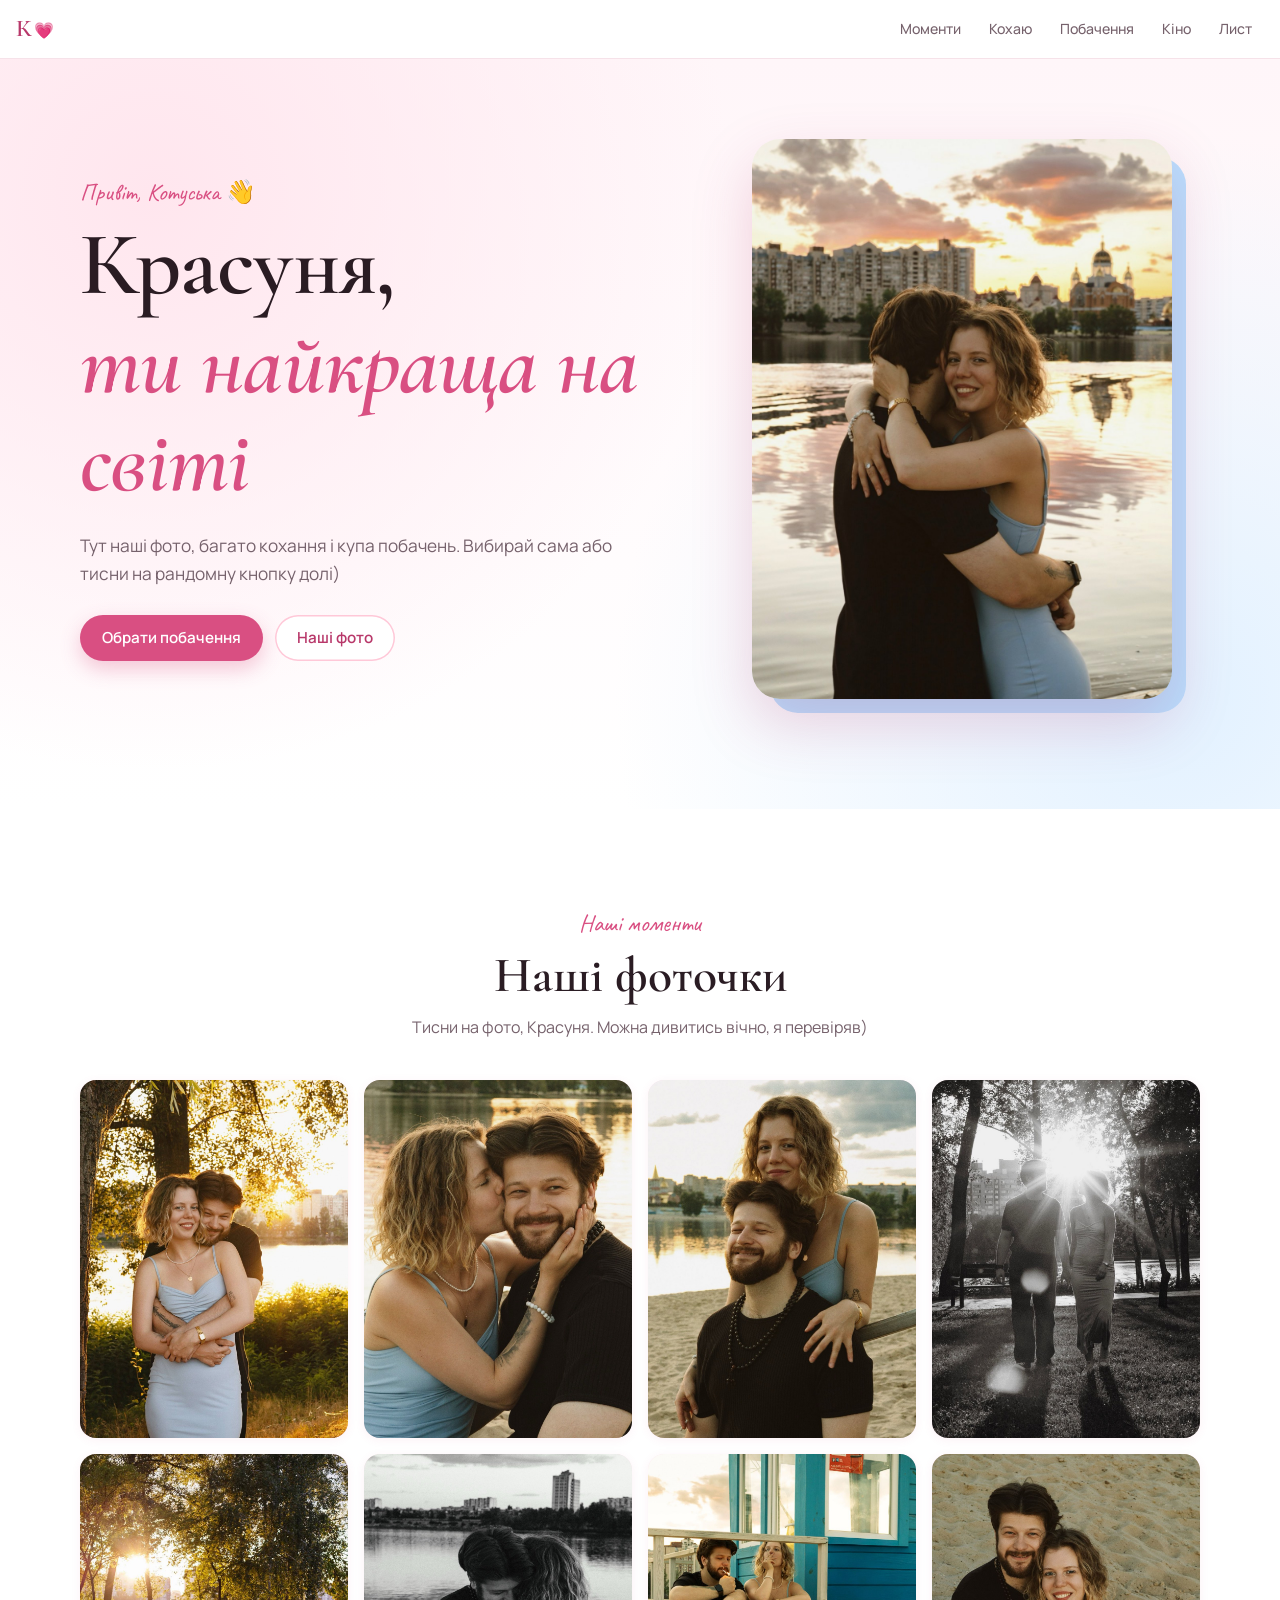
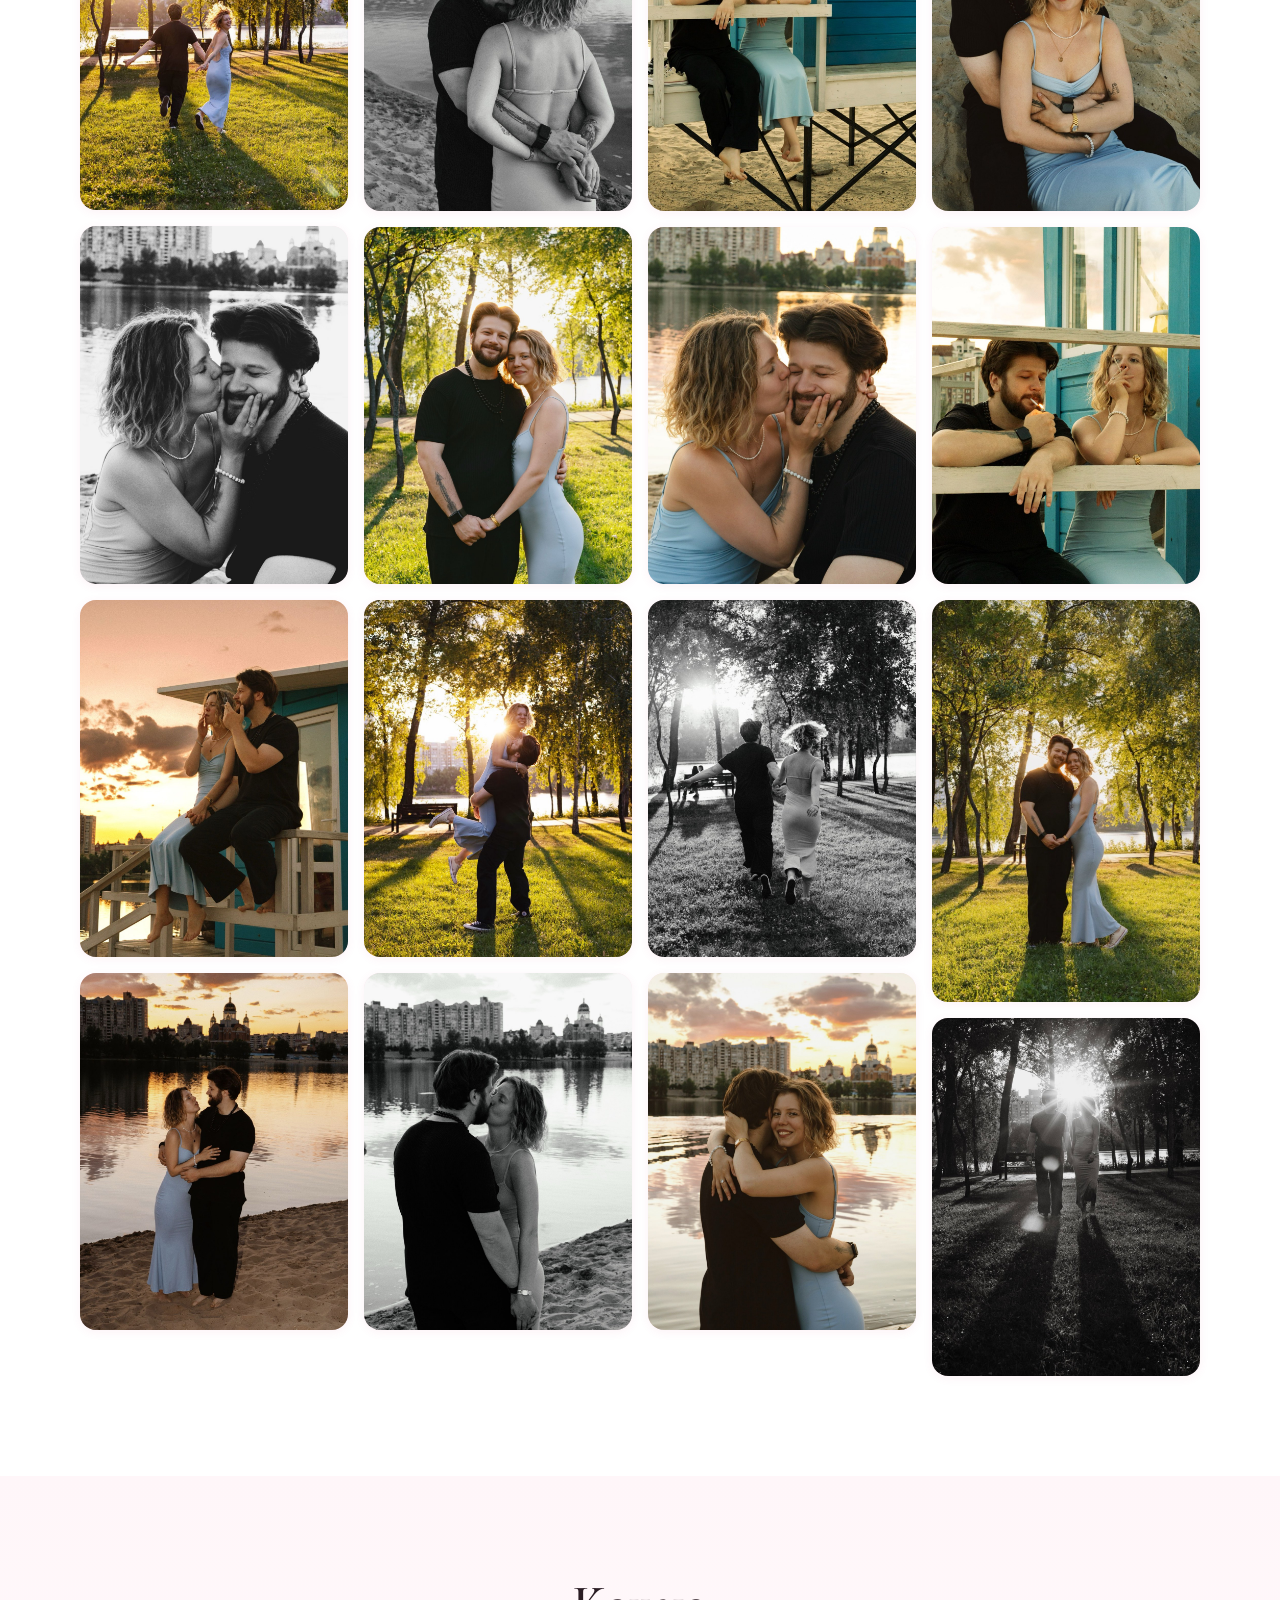
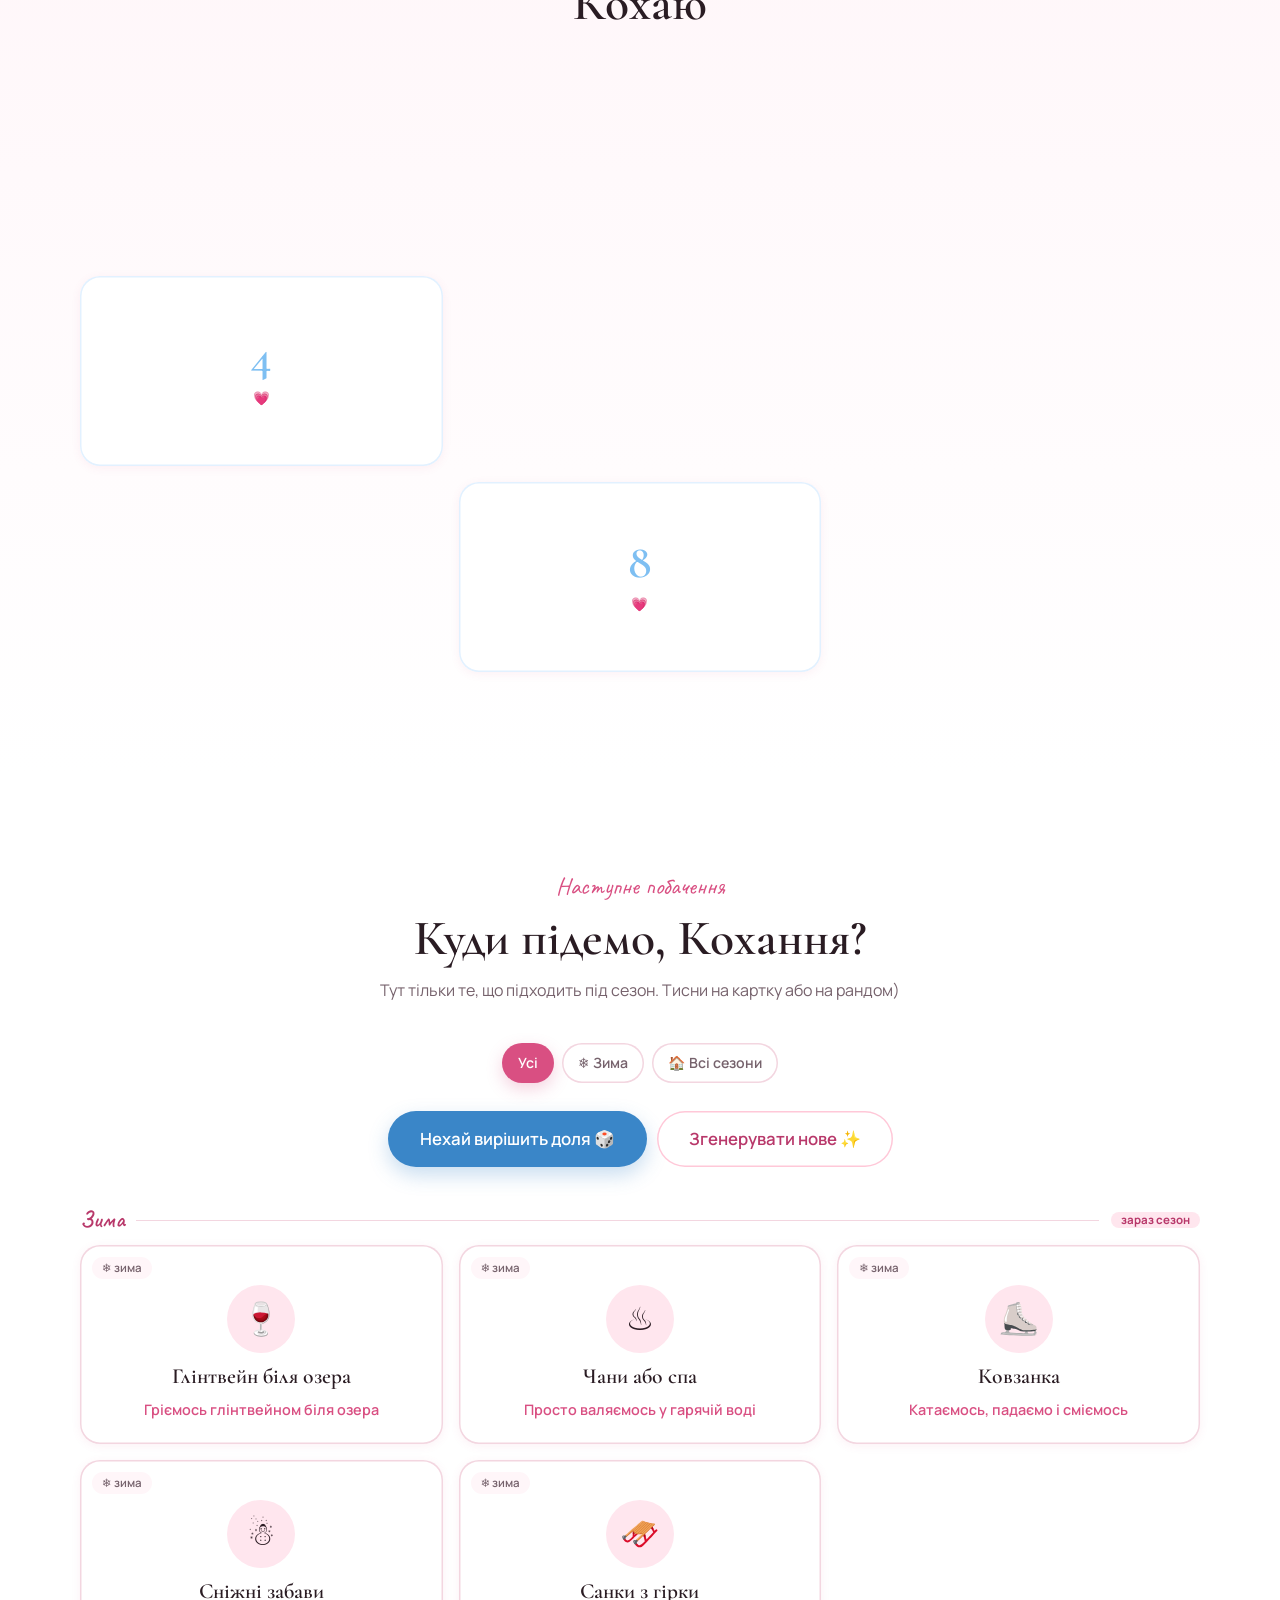
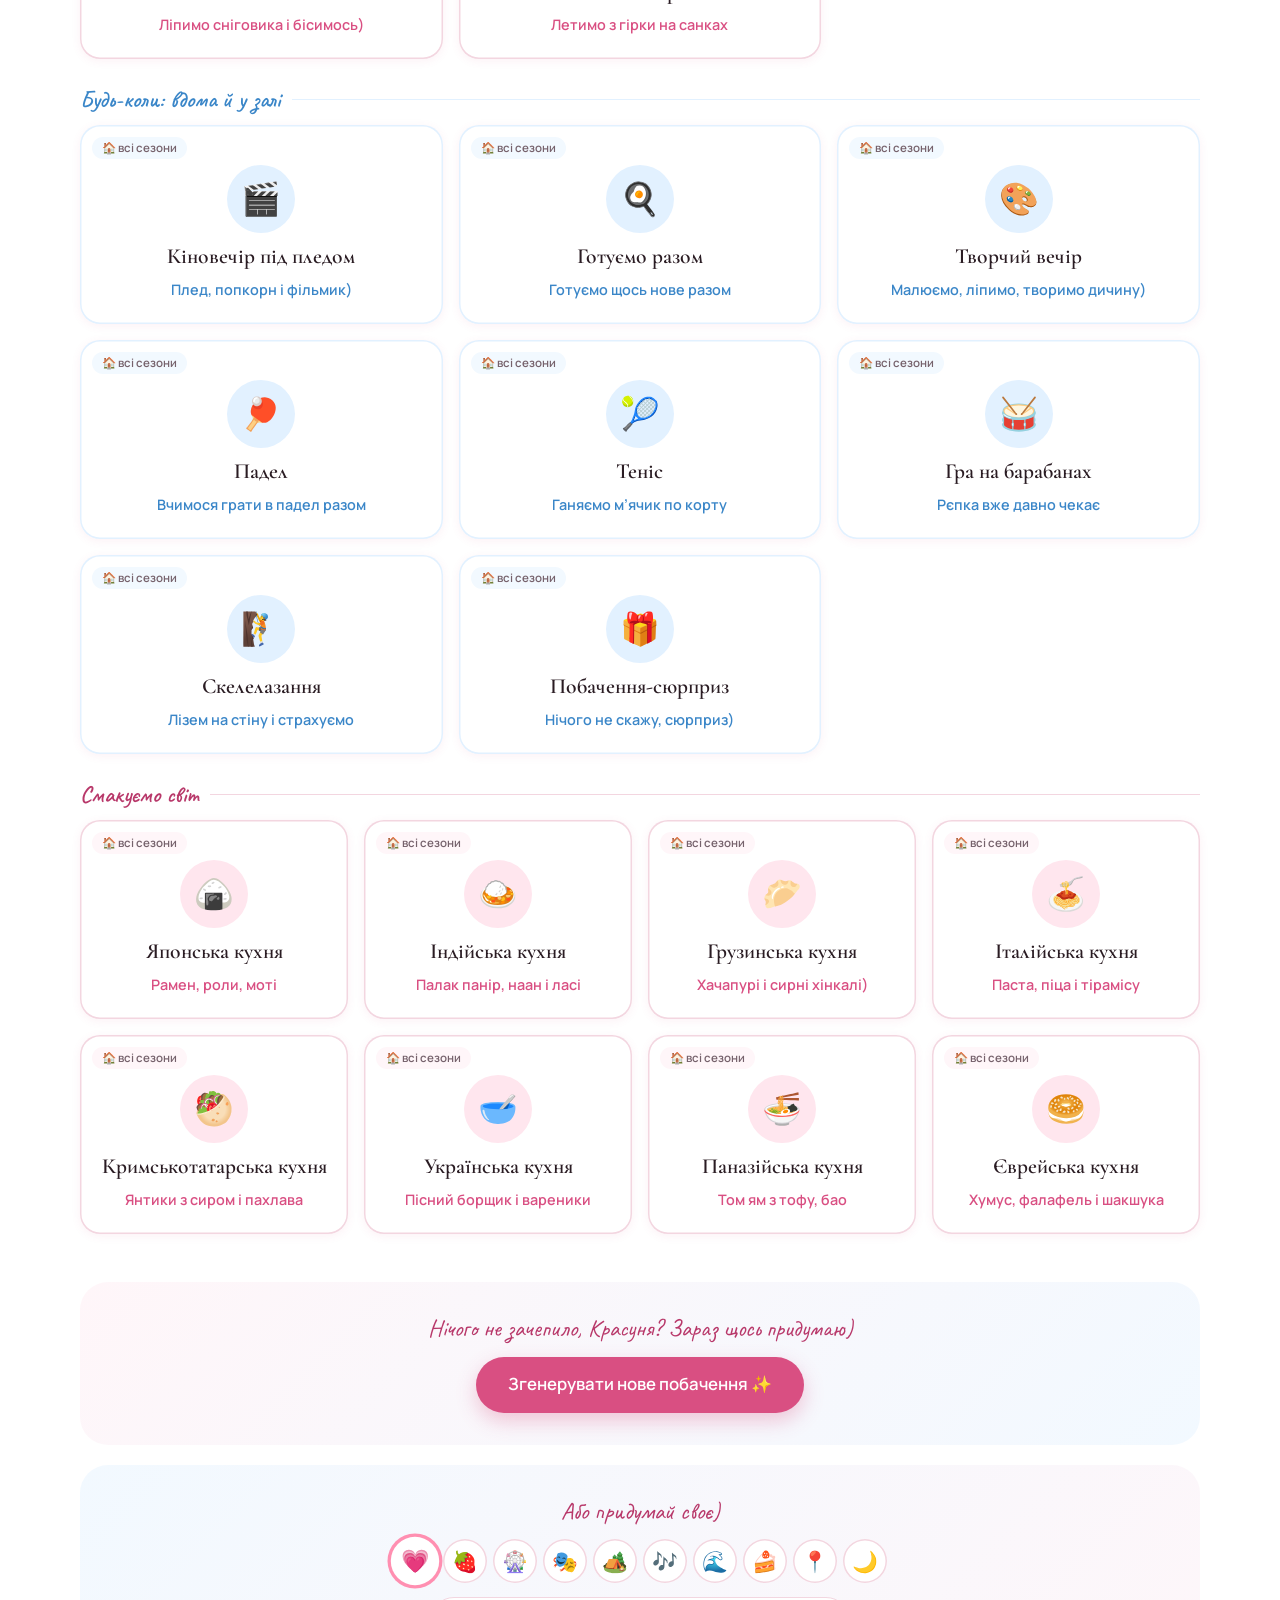
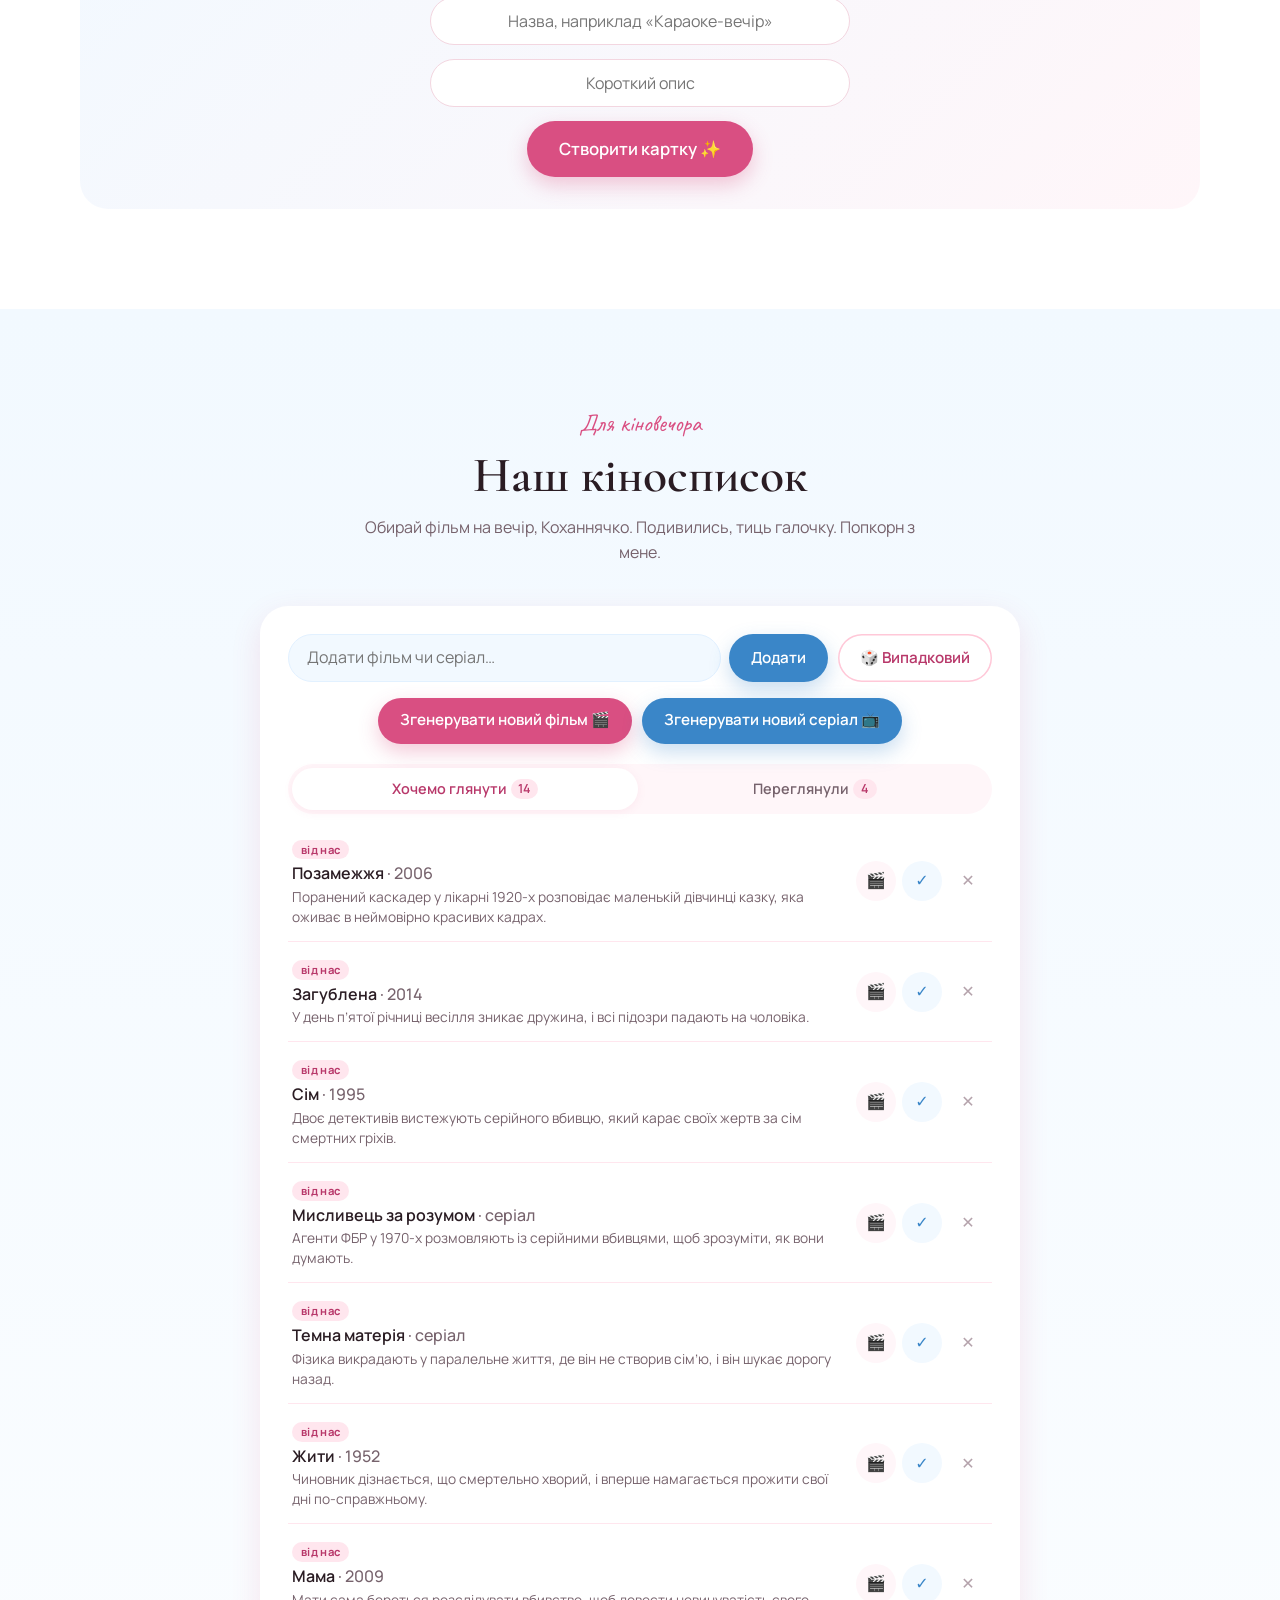
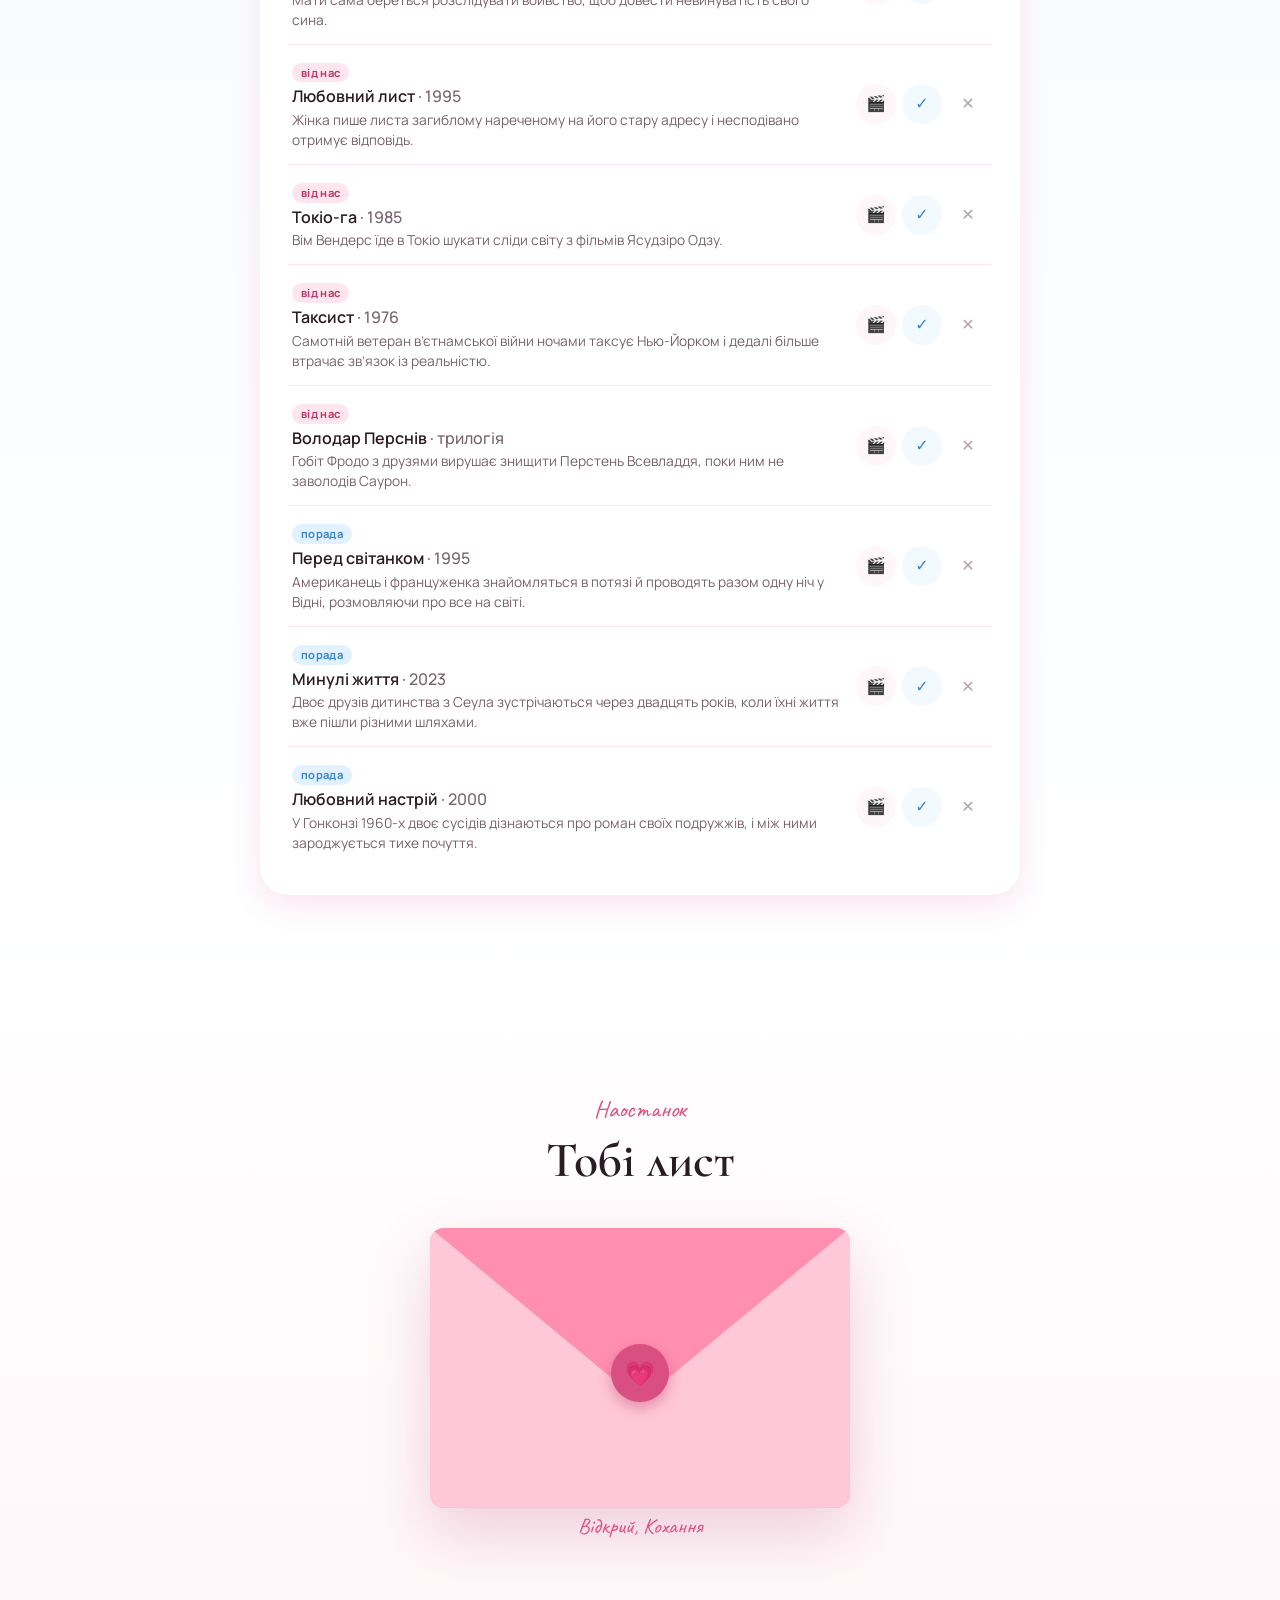
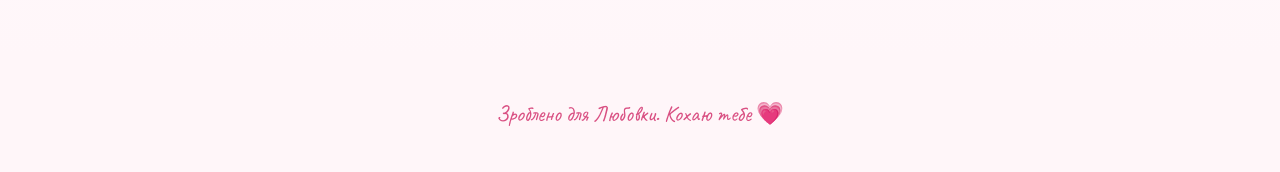
==== commit ea10ba13: "love: переглянуті серіали, українські назви, «всю тебе» в кінці зізнань Co-Authored-By: Claude Opus " ====
--- a/love/index.html
+++ b/love/index.html
@@ -11,7 +11,7 @@
   <link rel="preconnect" href="https://fonts.googleapis.com">
   <link rel="preconnect" href="https://fonts.gstatic.com" crossorigin>
   <link href="https://fonts.googleapis.com/css2?family=Caveat:wght@500;700&family=Cormorant+Garamond:ital,wght@0,500;0,600;1,500;1,600&family=Manrope:wght@400;500;600;700&family=Noto+Color+Emoji&display=swap" rel="stylesheet">
-  <link rel="stylesheet" href="style.css?v=10">
+  <link rel="stylesheet" href="style.css?v=11">
 </head>
 <body>
 
@@ -192,6 +192,6 @@
 
   <div class="toast" id="toast" role="status" aria-live="polite"></div>
 
-  <script src="script.js?v=10"></script>
+  <script src="script.js?v=11"></script>
 </body>
 </html>
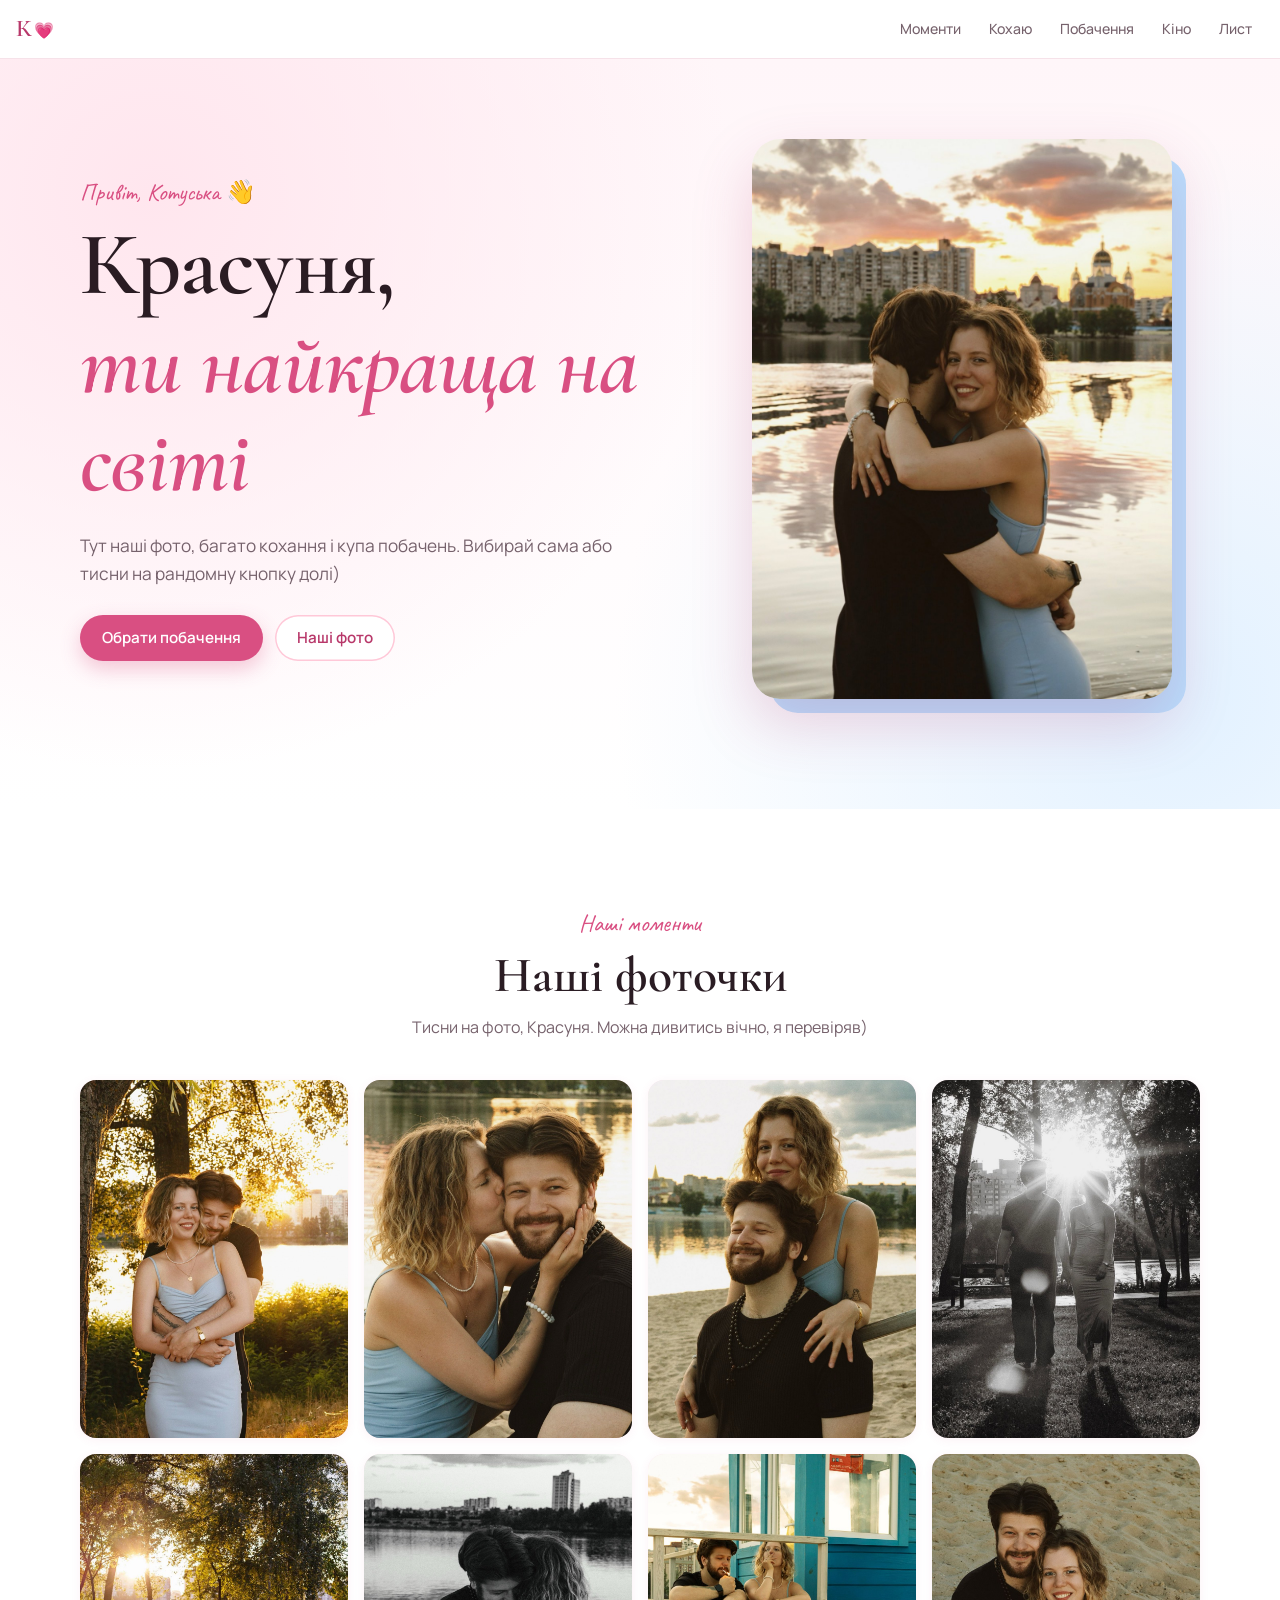
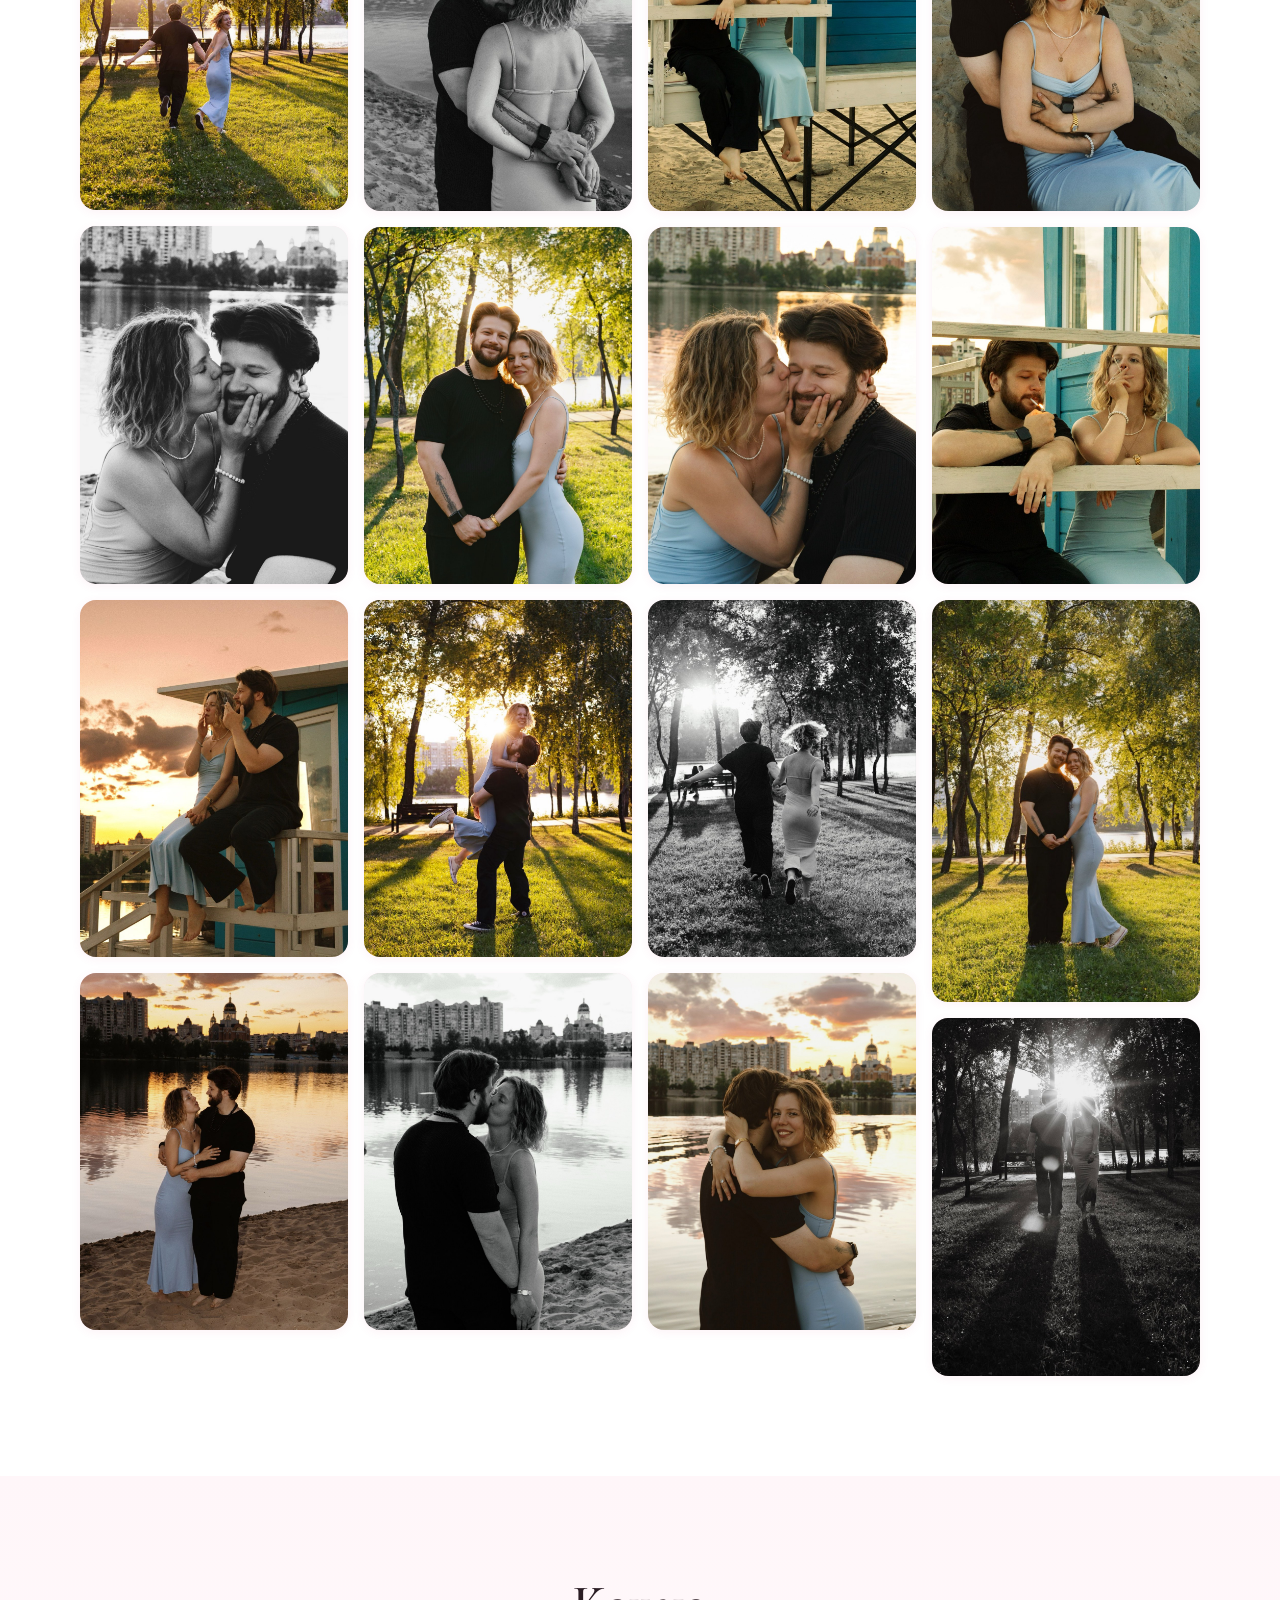
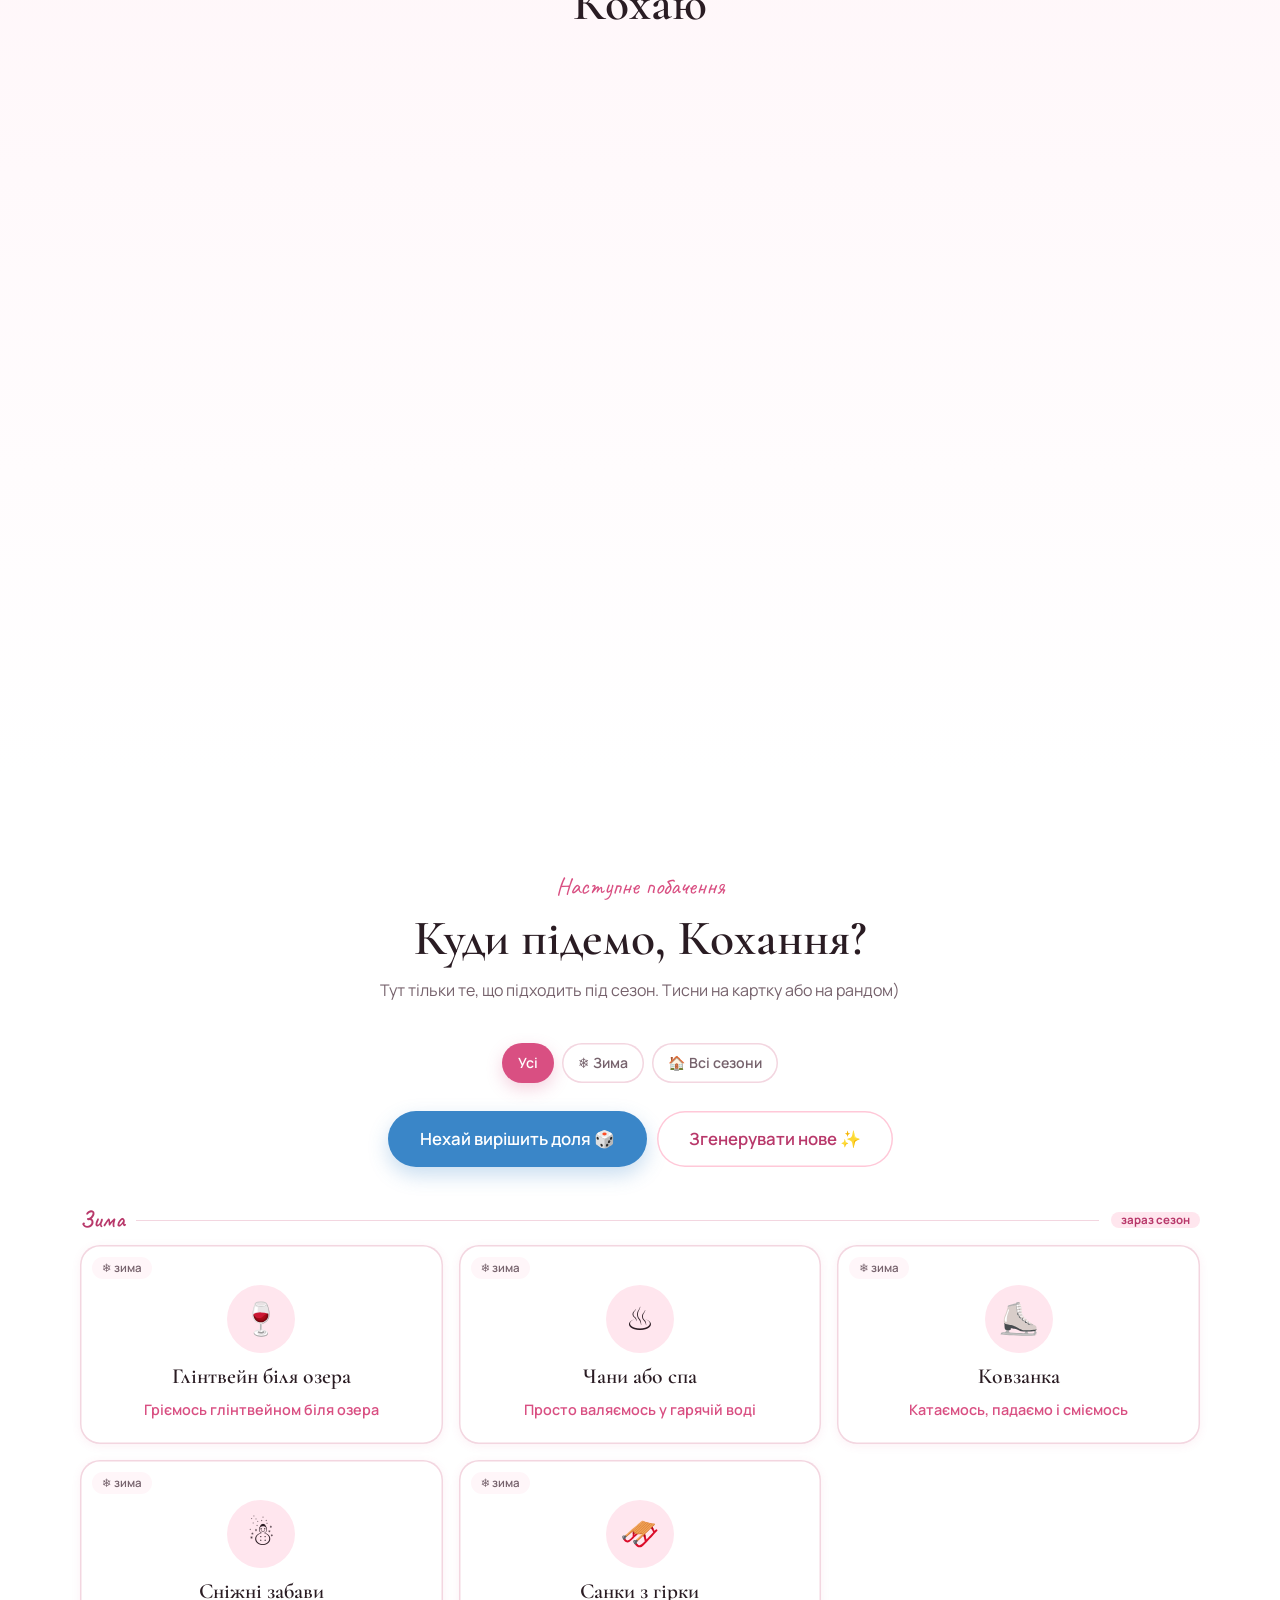
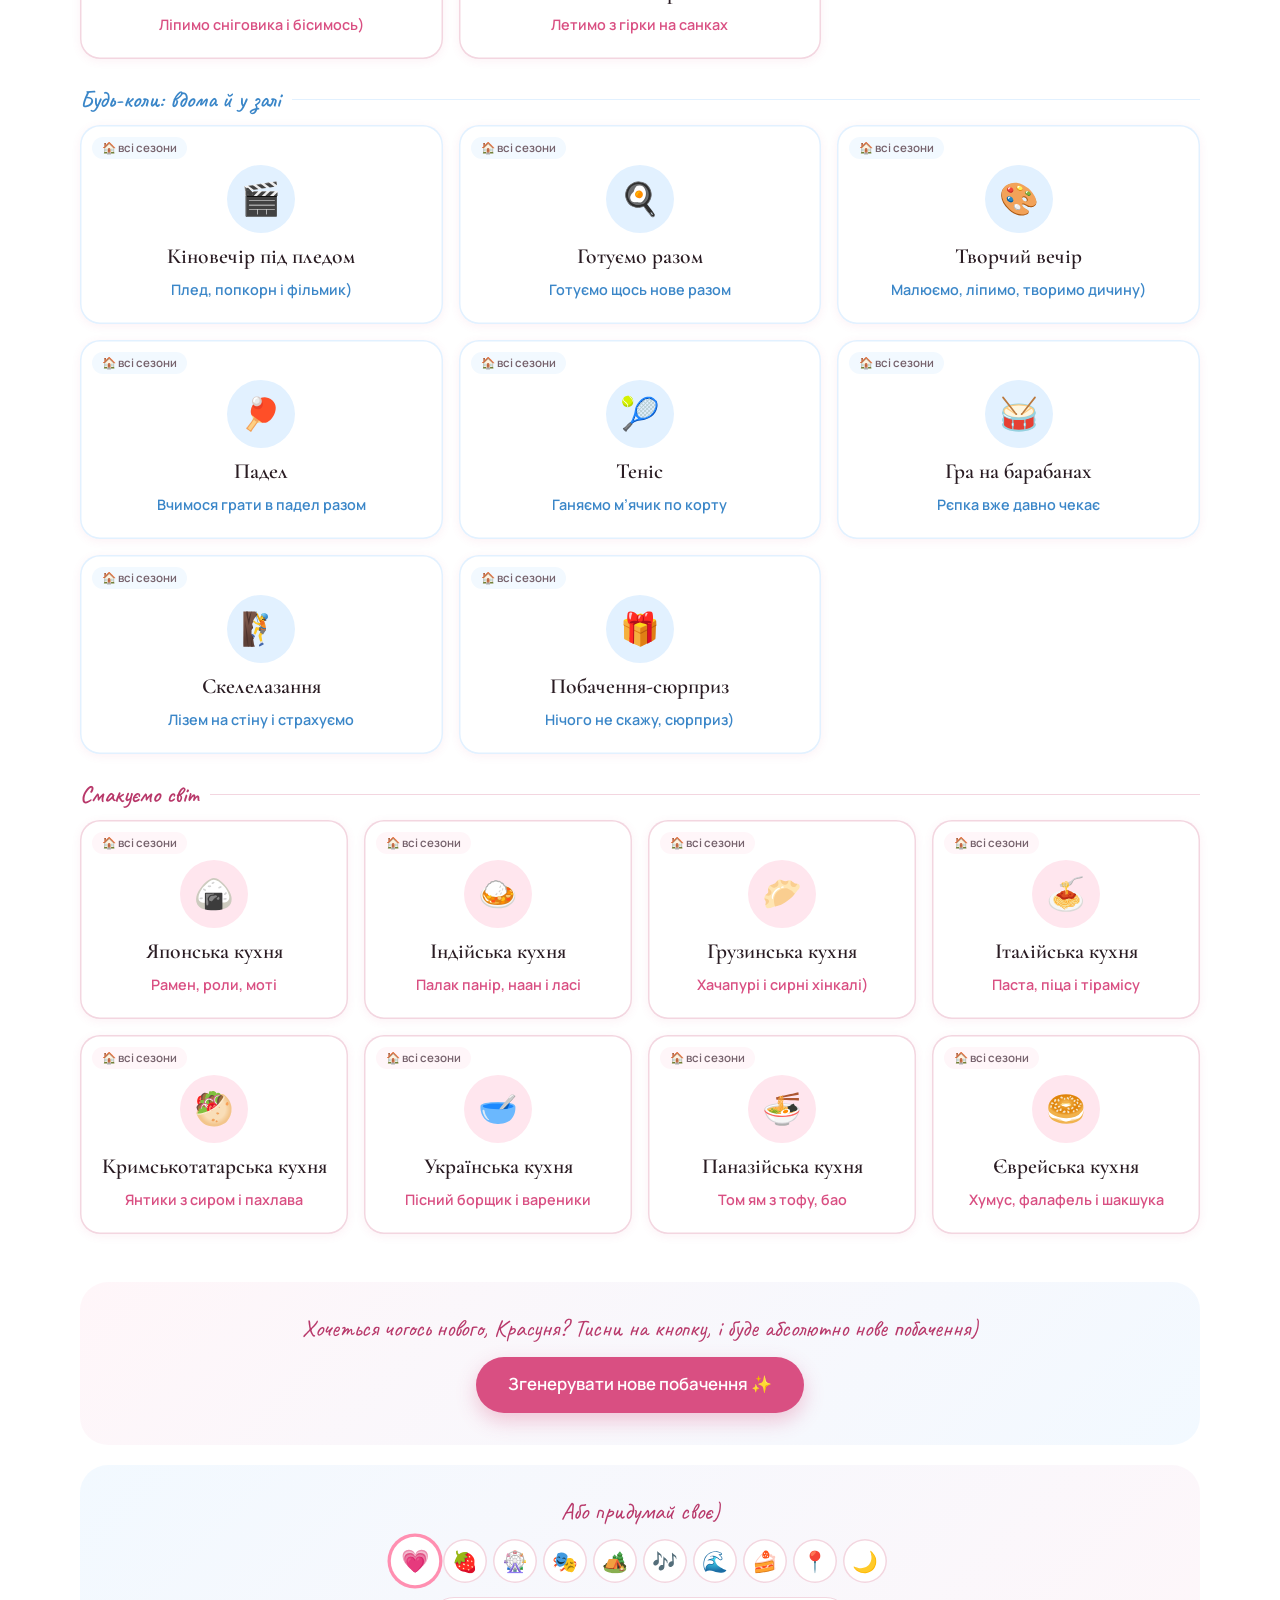
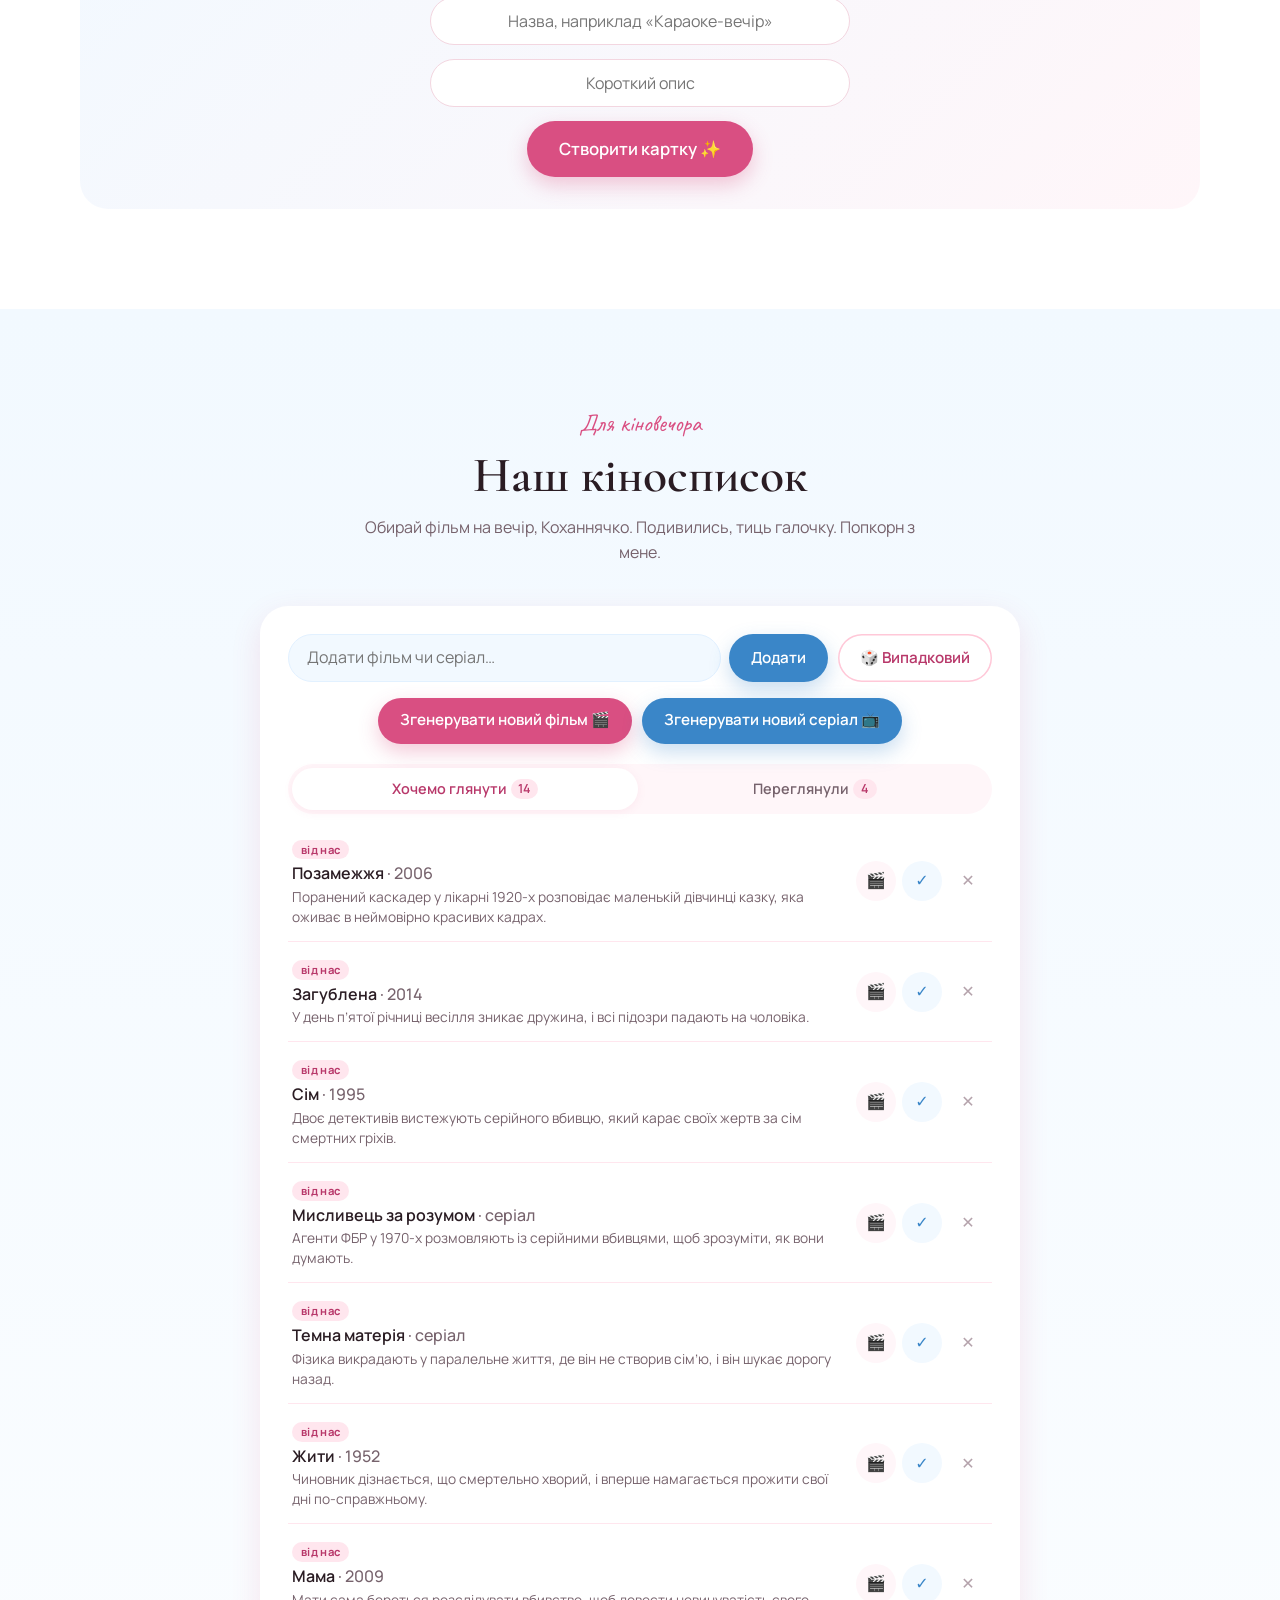
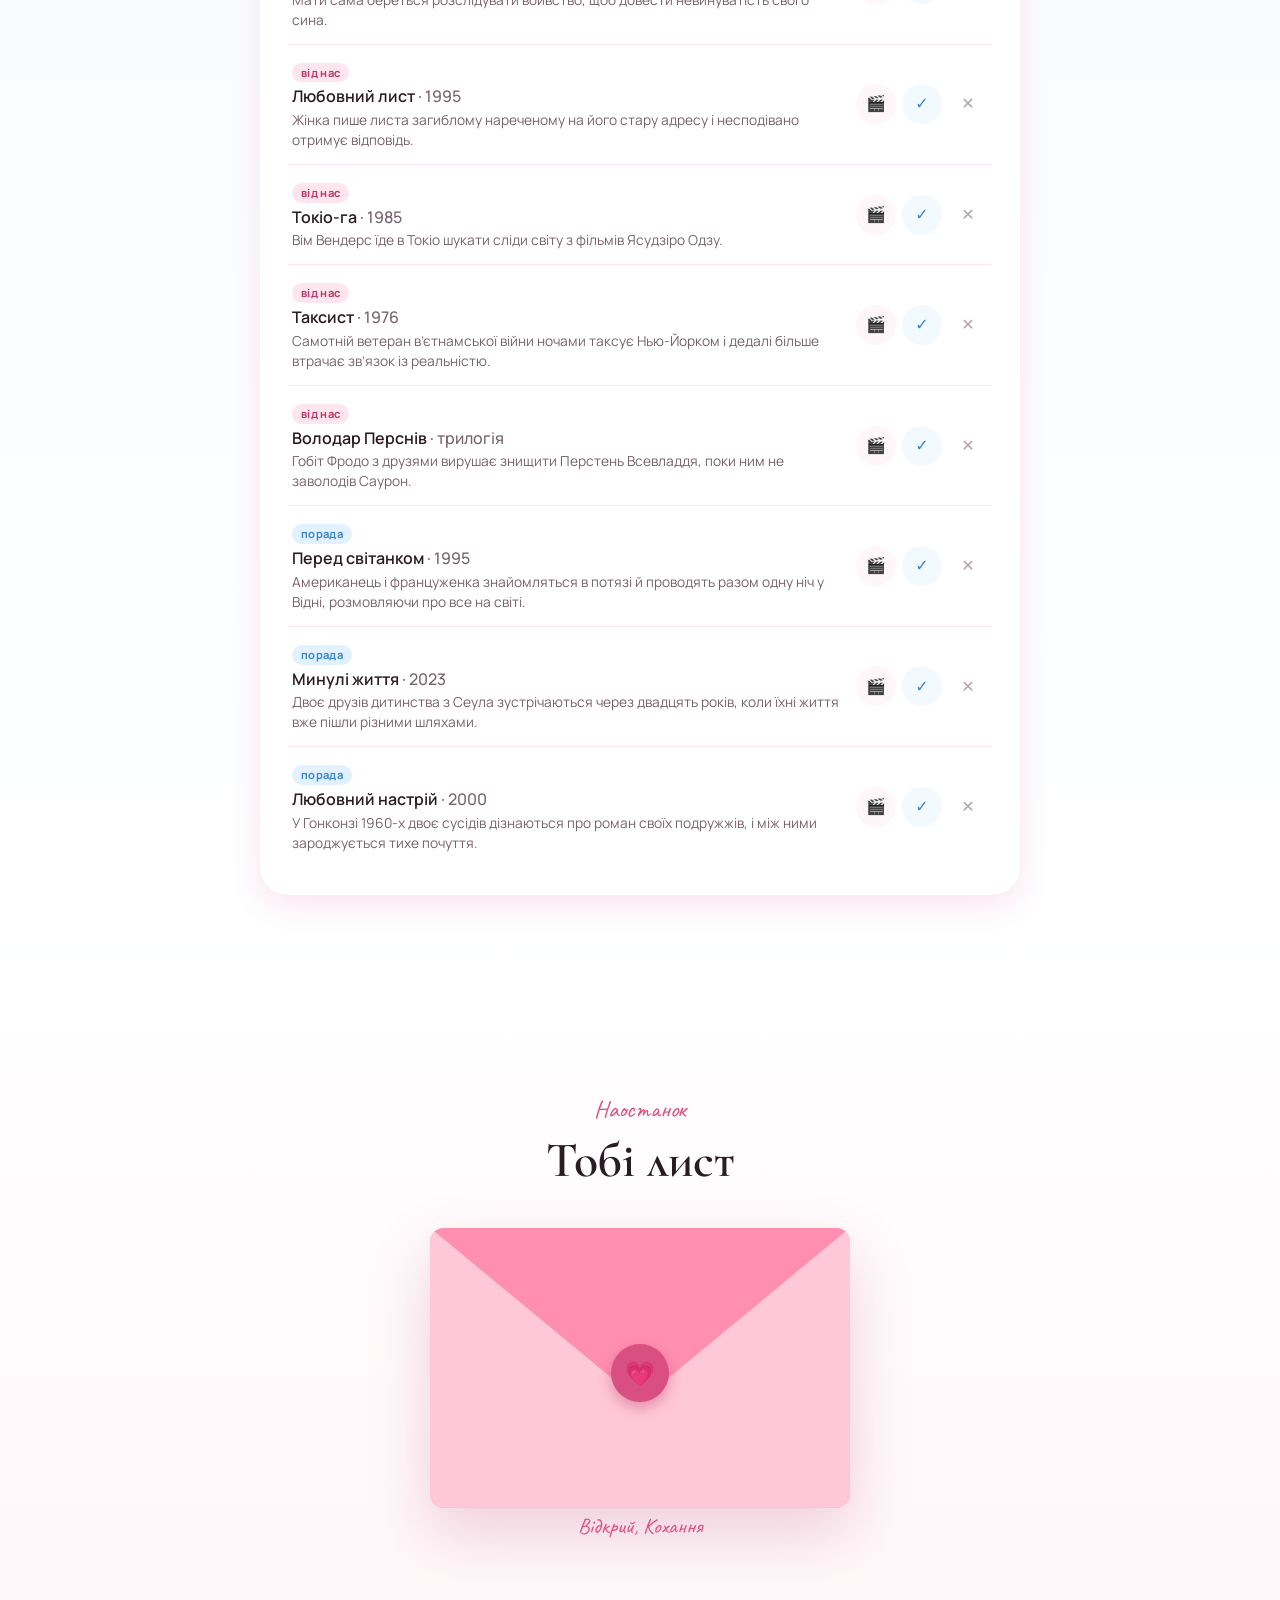
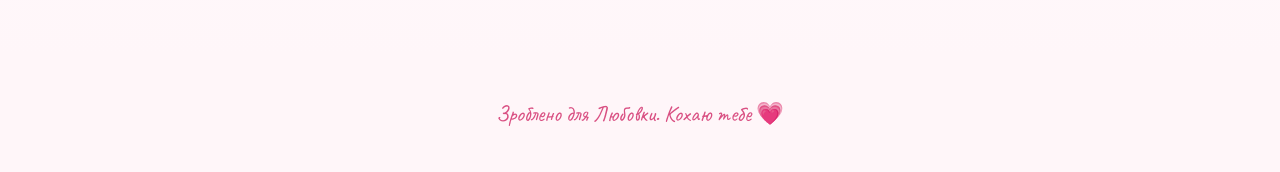
==== commit 9e6e0cfe: "love: новий текст над генератором побачень Co-Authored-By: Claude Opus 5.5 <noreply@anthropic.com>" ====
--- a/love/index.html
+++ b/love/index.html
@@ -86,7 +86,7 @@
       <div class="dates" id="dates-grid"></div>
 
       <div class="generator" id="generator">
-        <p class="generator-text">Нічого не зачепило, Красуня? Зараз щось придумаю)</p>
+        <p class="generator-text">Хочеться чогось нового, Красуня? Тисни на кнопку, і буде абсолютно нове побачення)</p>
         <button class="btn btn-pink btn-lg" id="generate-date" type="button">Згенерувати нове побачення ✨</button>
         <div class="generated" id="generated" aria-live="polite" hidden></div>
       </div>
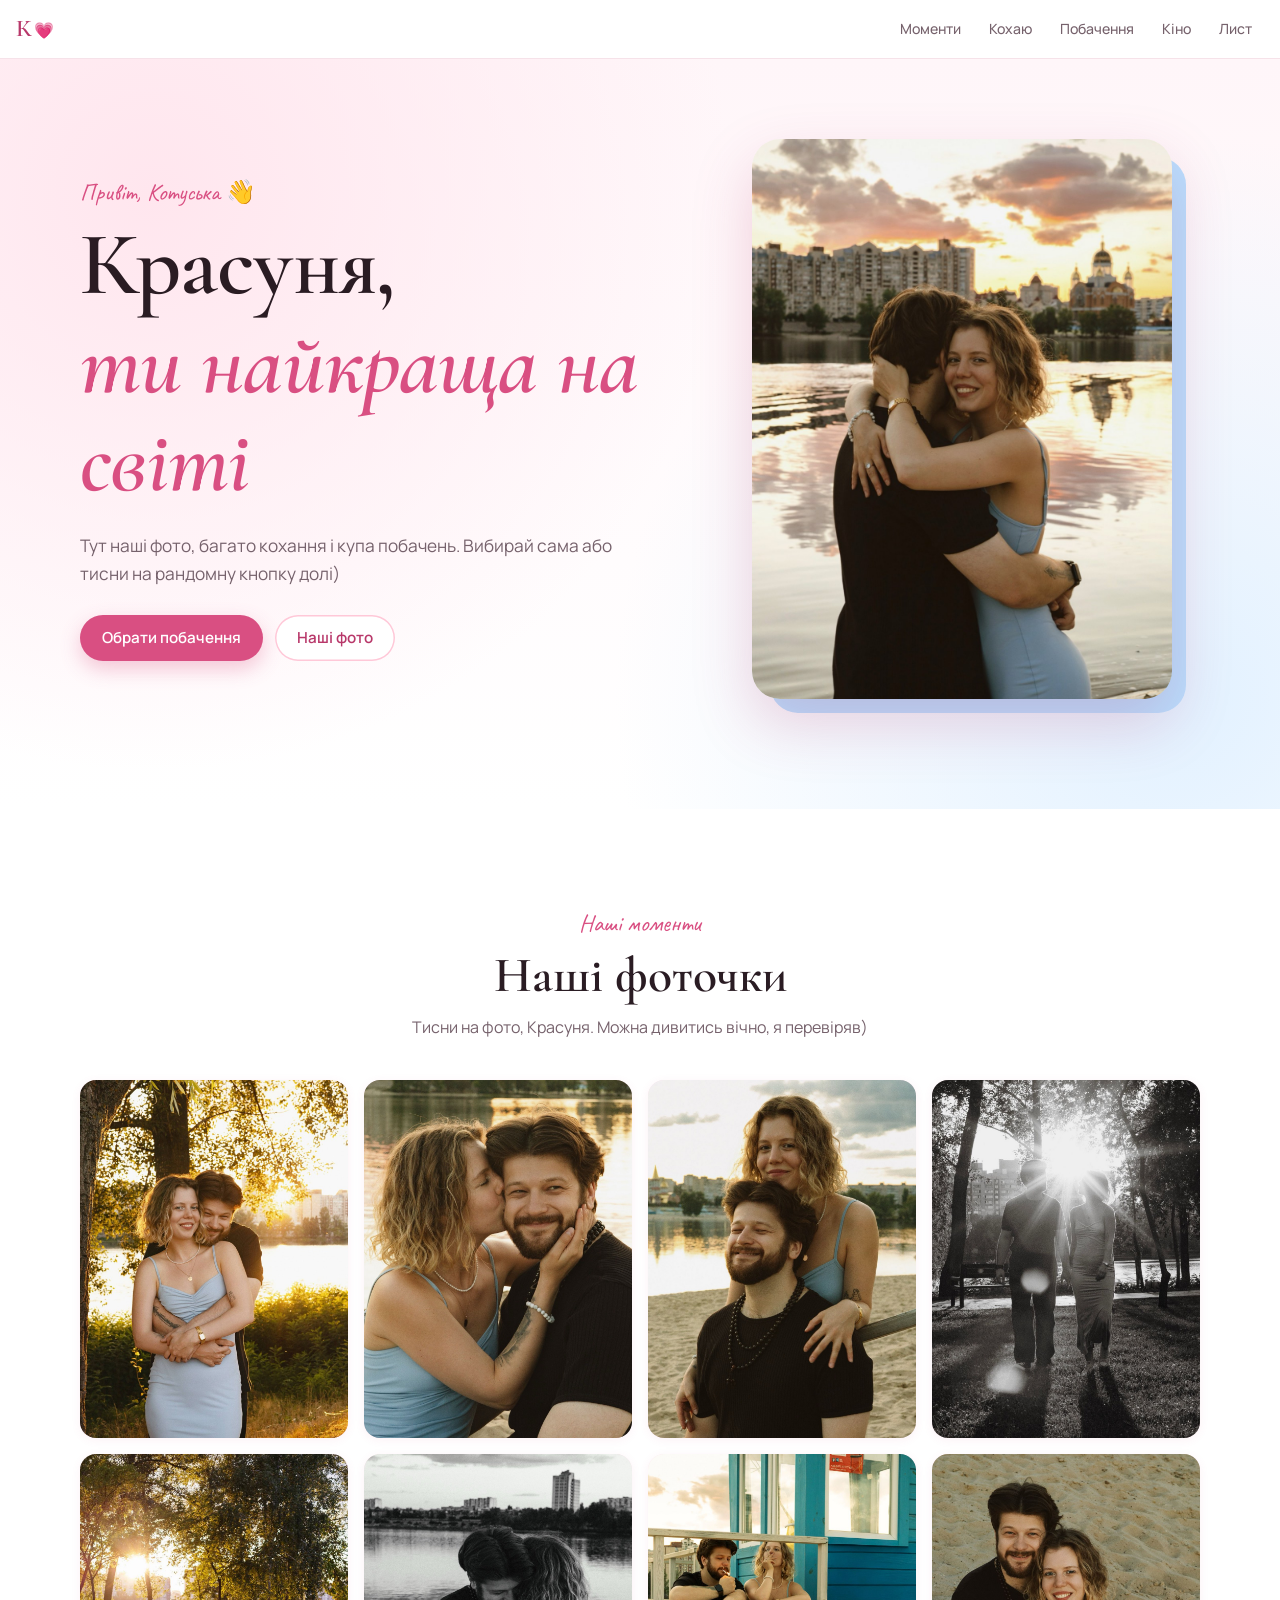
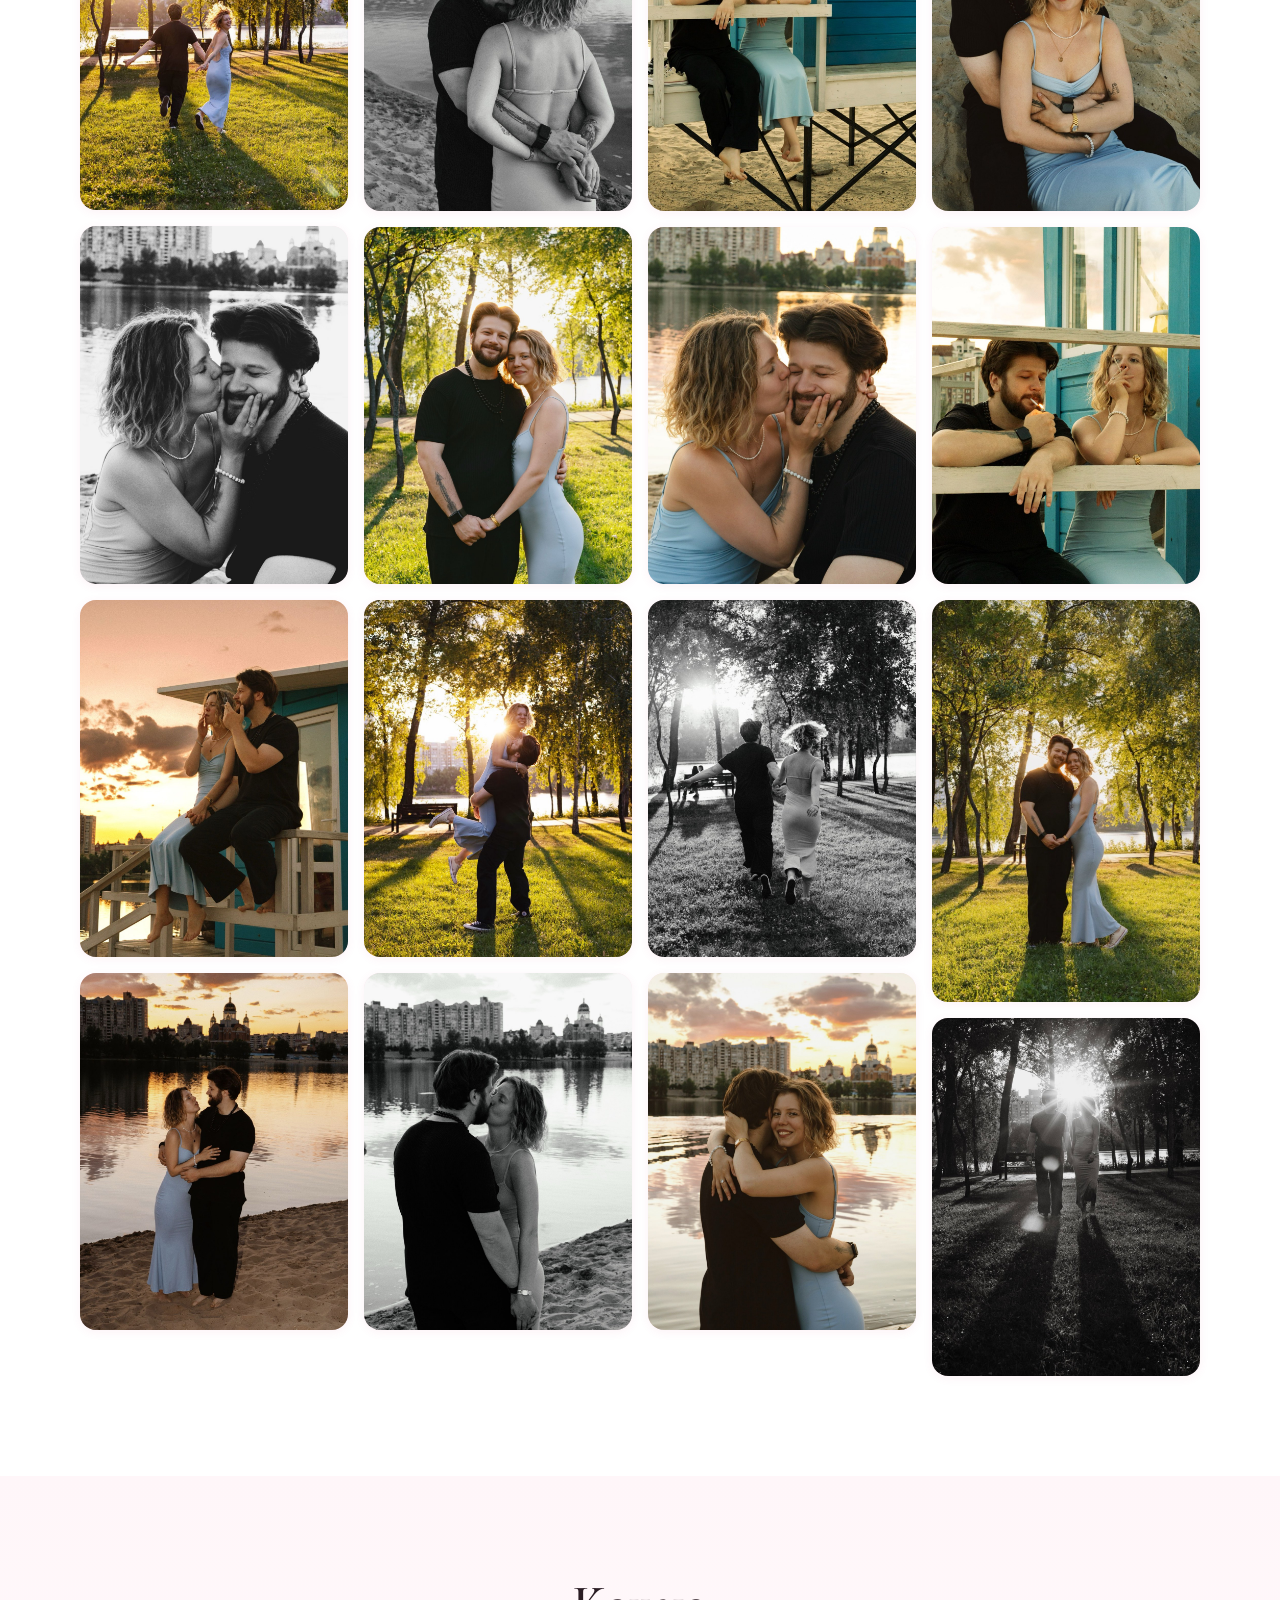
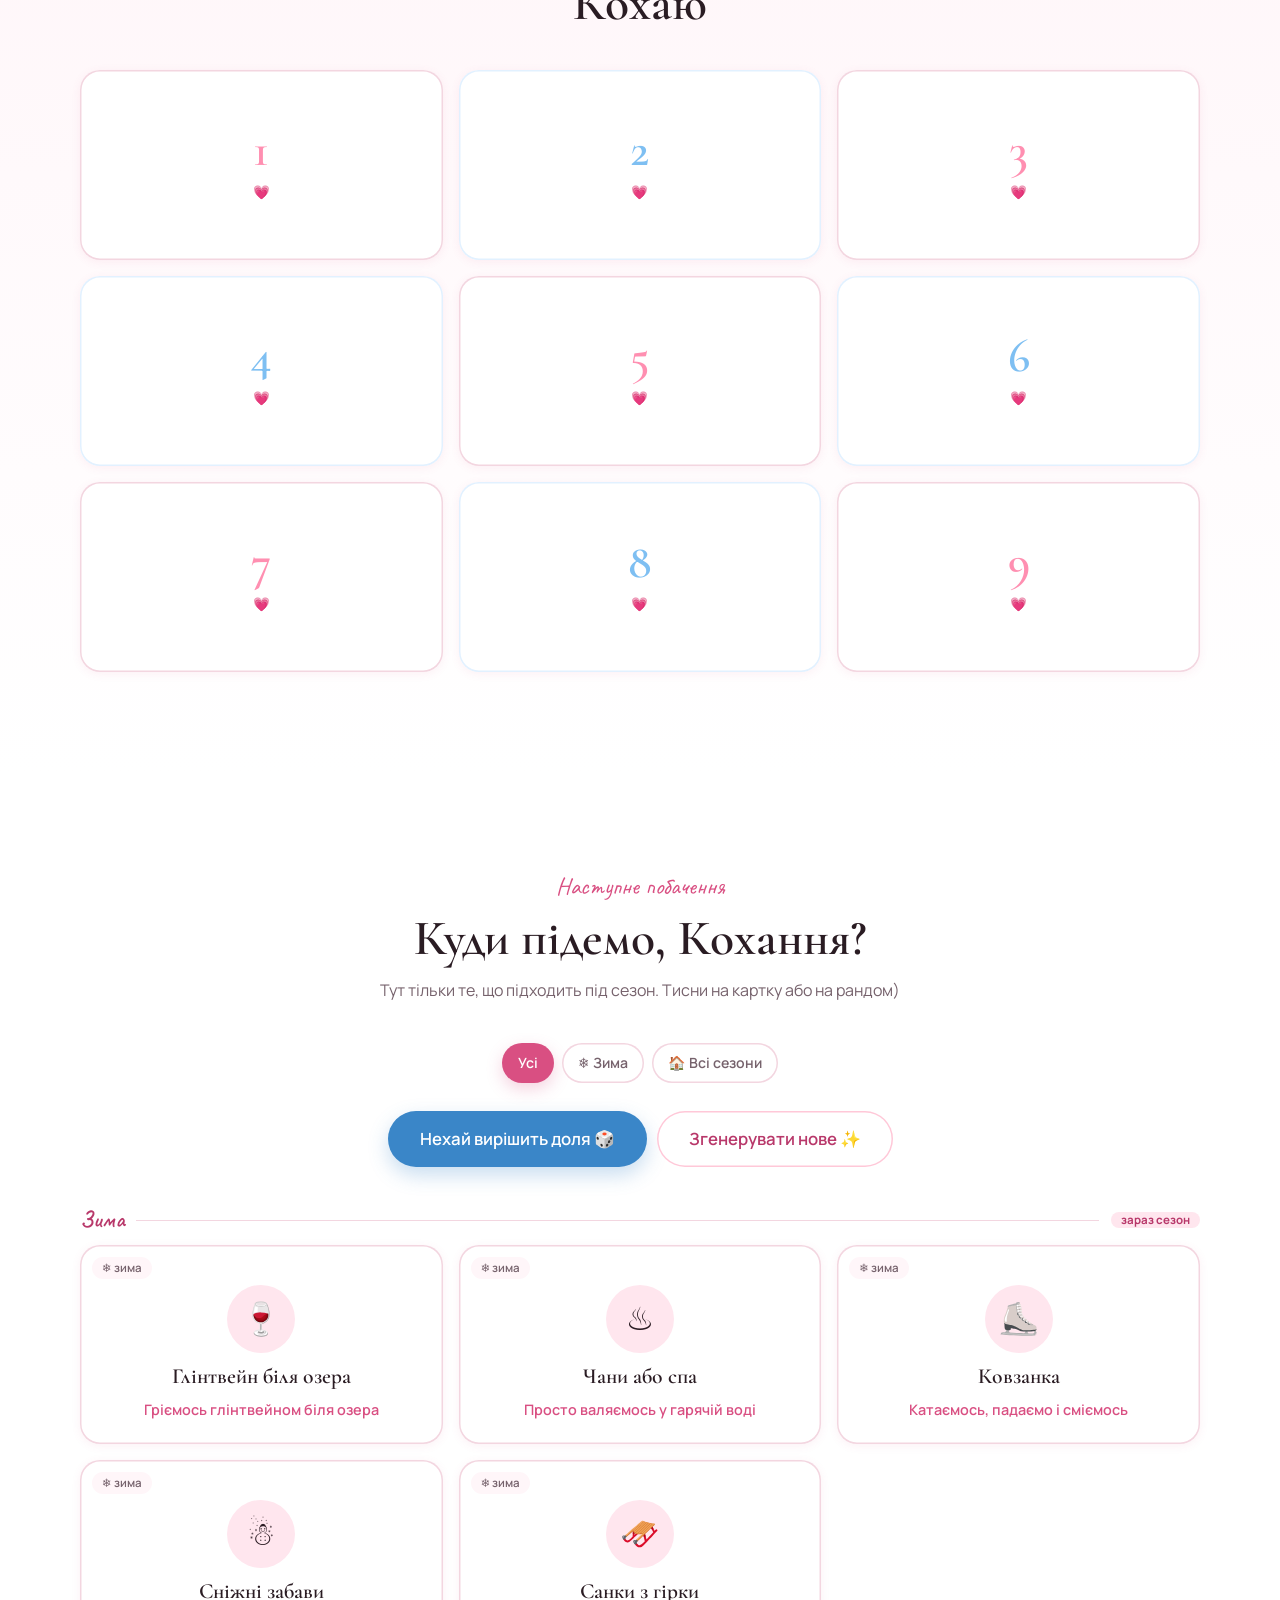
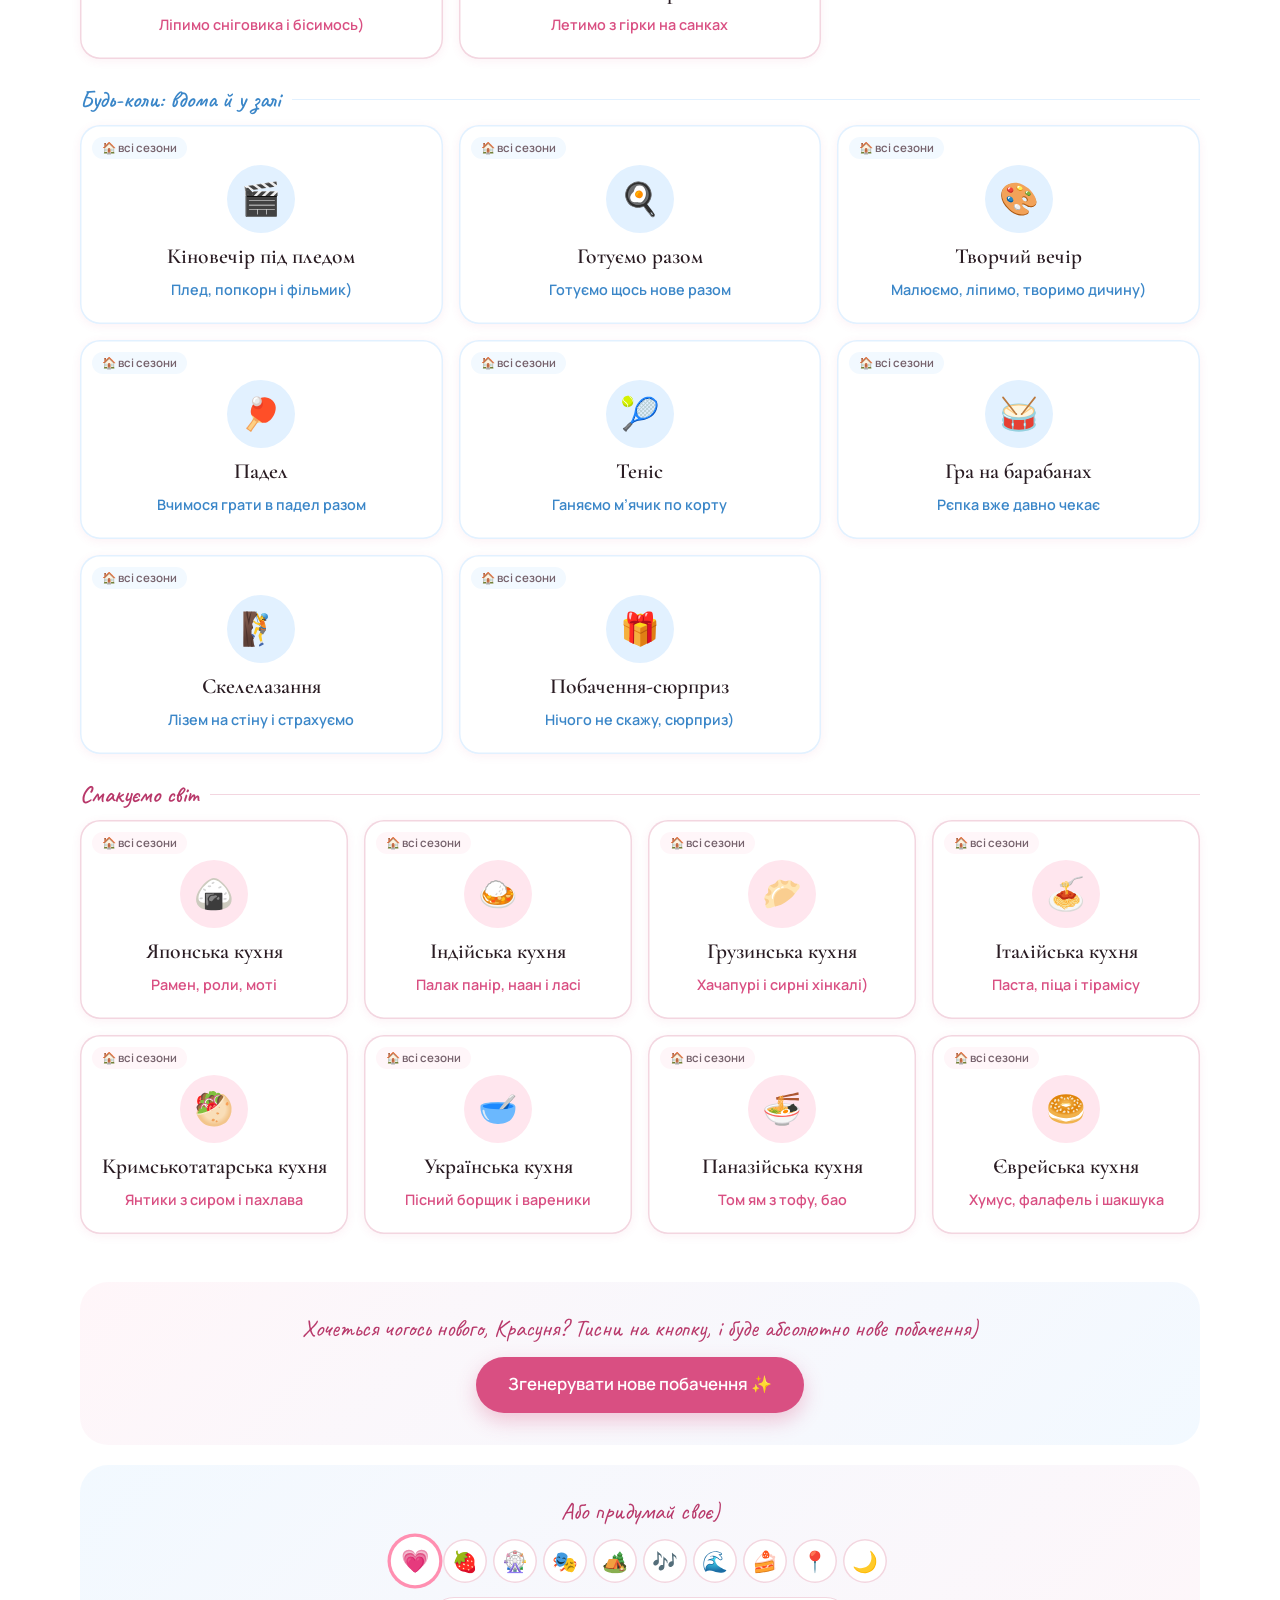
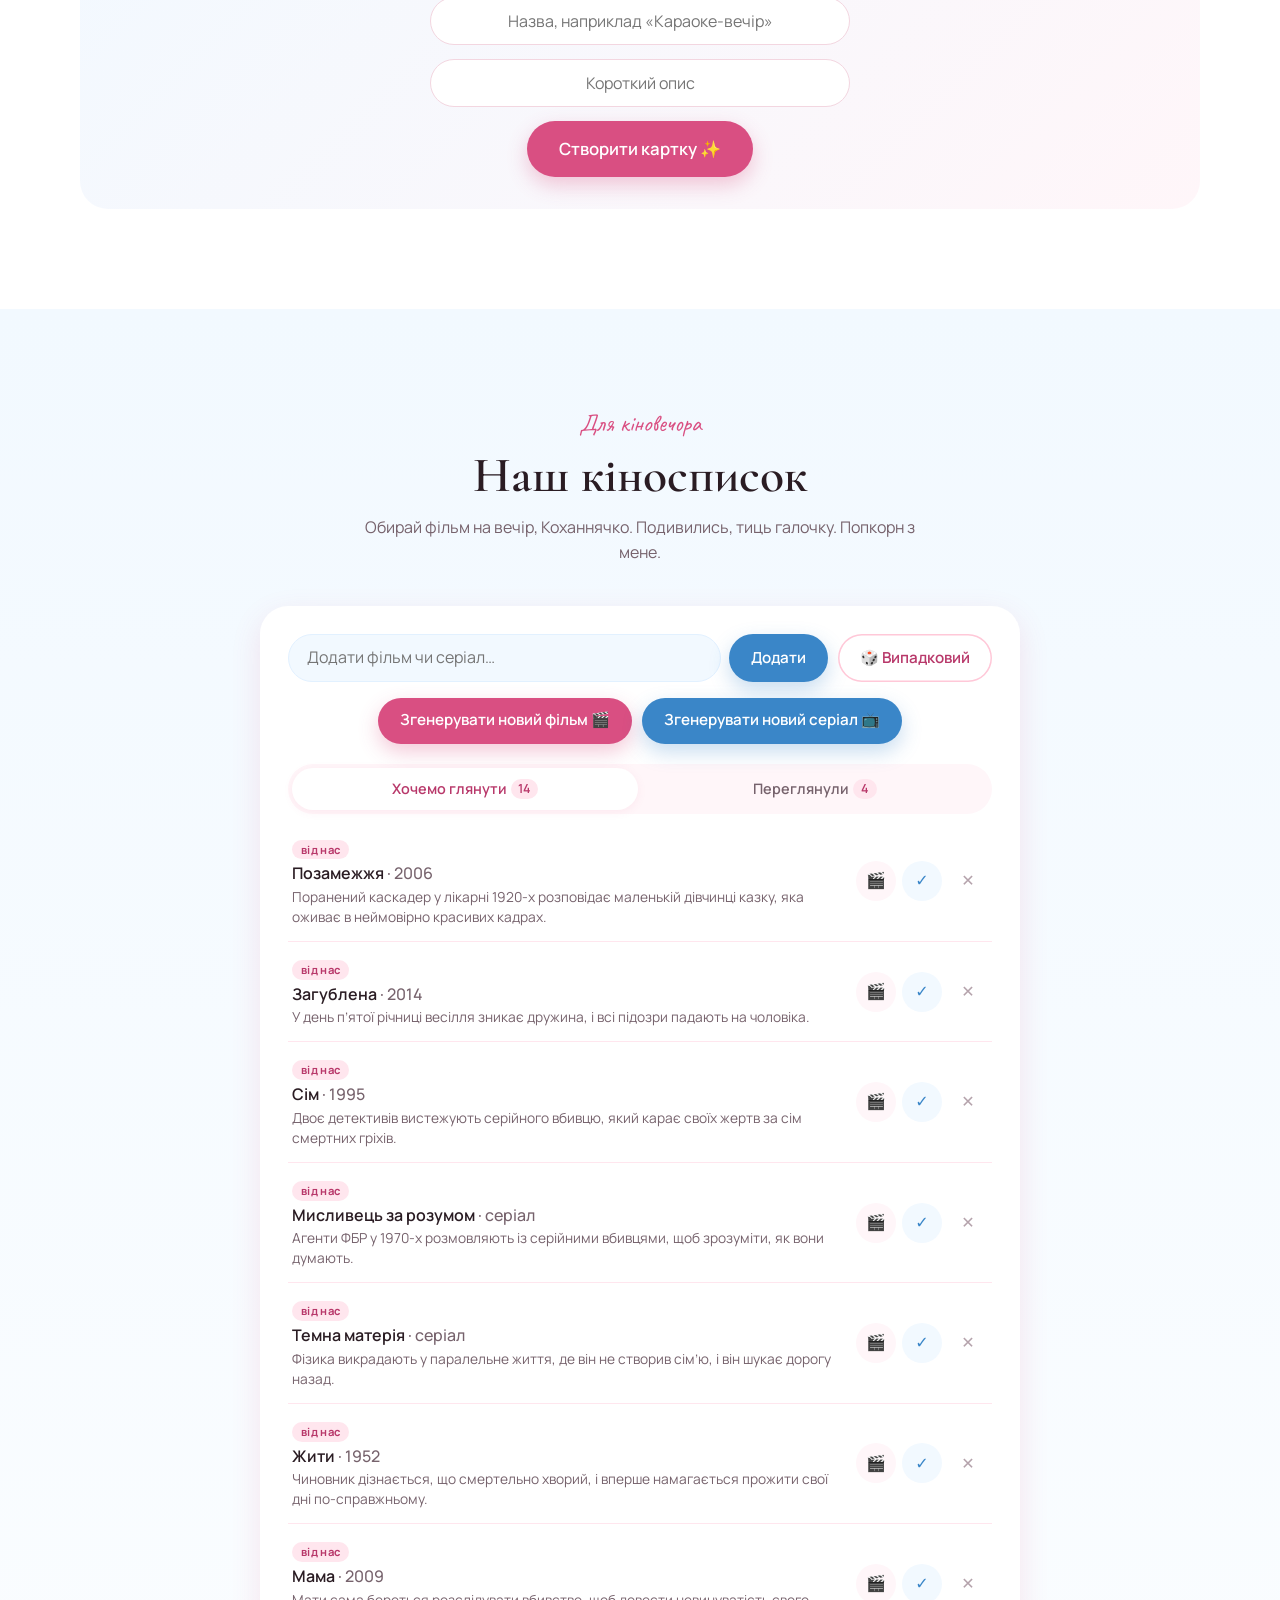
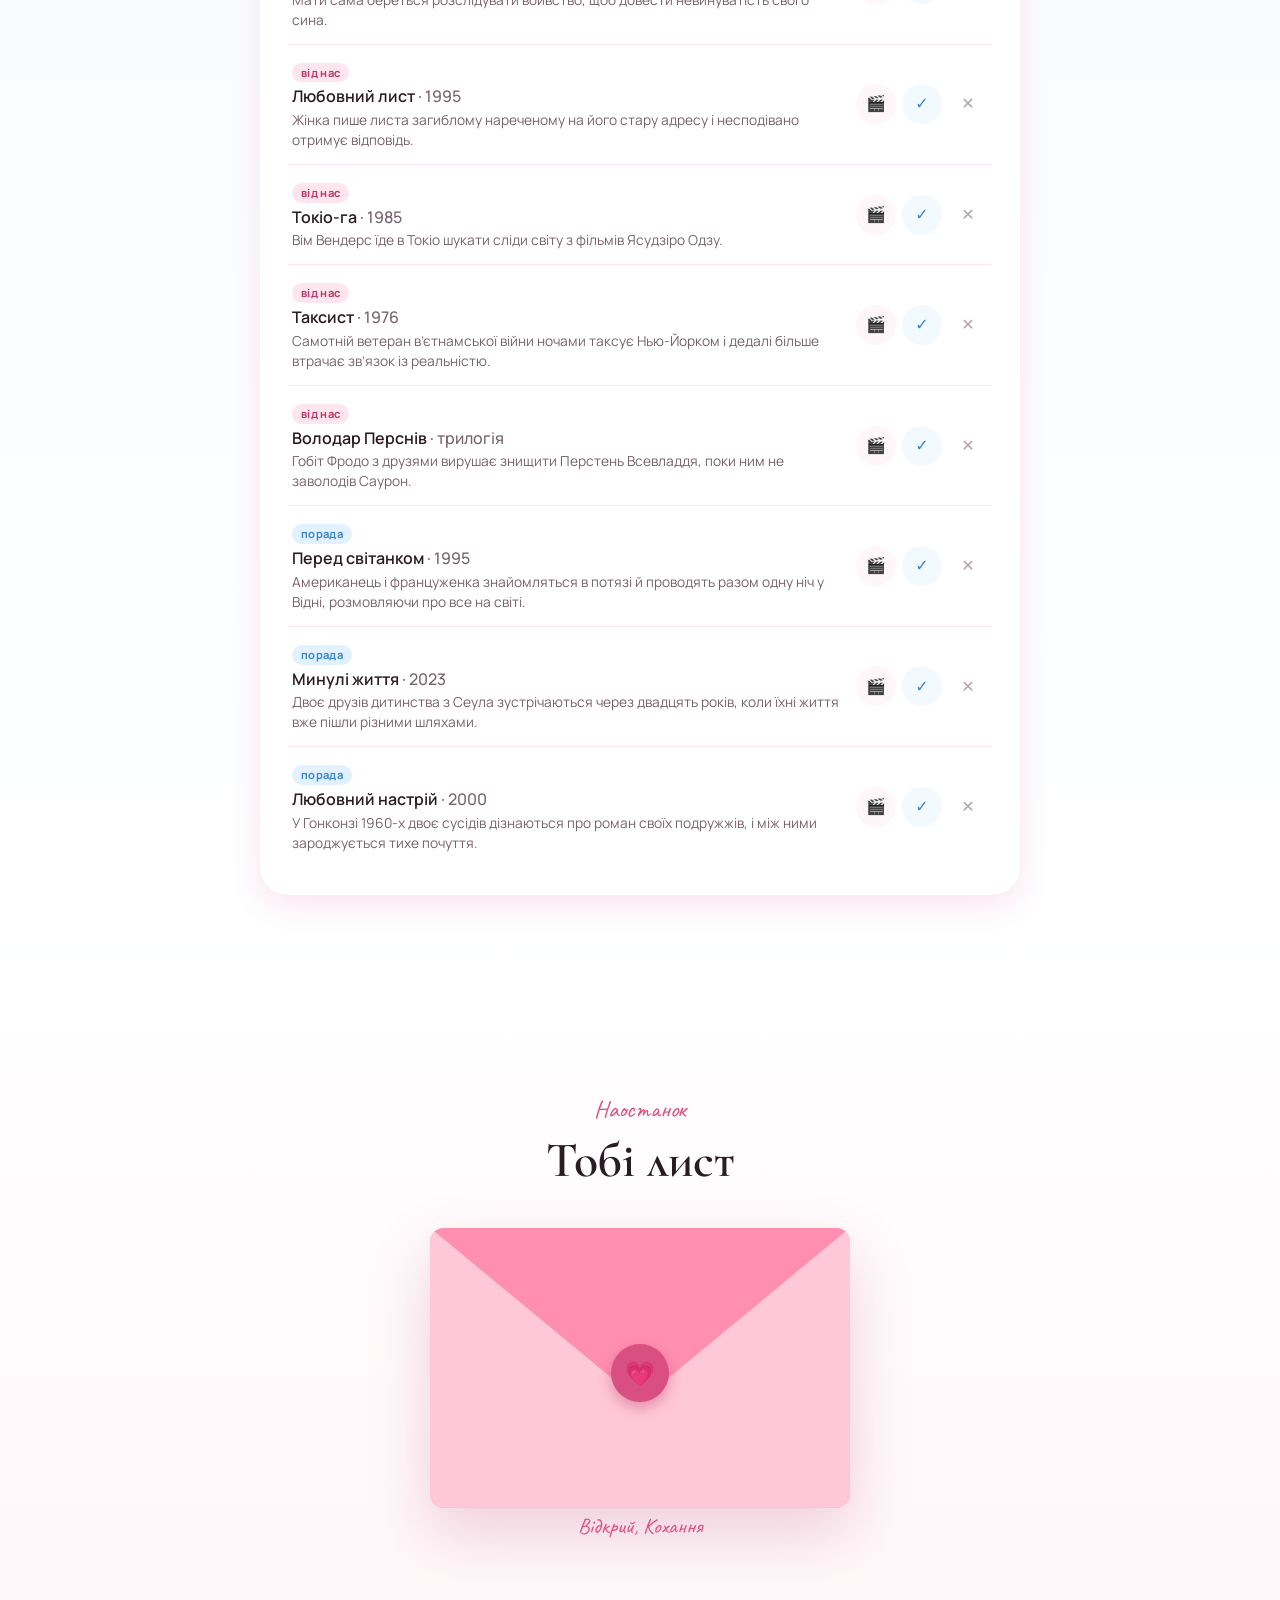
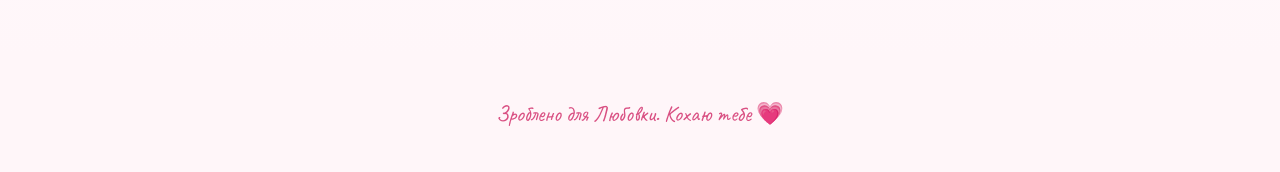
==== commit fa2273ab: "love: «Повідомити коханого» замість «Надіслати йому» Co-Authored-By: Claude Opus 5.5 <noreply@anthro" ====
--- a/love/index.html
+++ b/love/index.html
@@ -11,7 +11,7 @@
   <link rel="preconnect" href="https://fonts.googleapis.com">
   <link rel="preconnect" href="https://fonts.gstatic.com" crossorigin>
   <link href="https://fonts.googleapis.com/css2?family=Caveat:wght@500;700&family=Cormorant+Garamond:ital,wght@0,500;0,600;1,500;1,600&family=Manrope:wght@400;500;600;700&family=Noto+Color+Emoji&display=swap" rel="stylesheet">
-  <link rel="stylesheet" href="style.css?v=11">
+  <link rel="stylesheet" href="style.css?v=12">
 </head>
 <body>
 
@@ -192,6 +192,6 @@
 
   <div class="toast" id="toast" role="status" aria-live="polite"></div>
 
-  <script src="script.js?v=11"></script>
+  <script src="script.js?v=12"></script>
 </body>
 </html>
